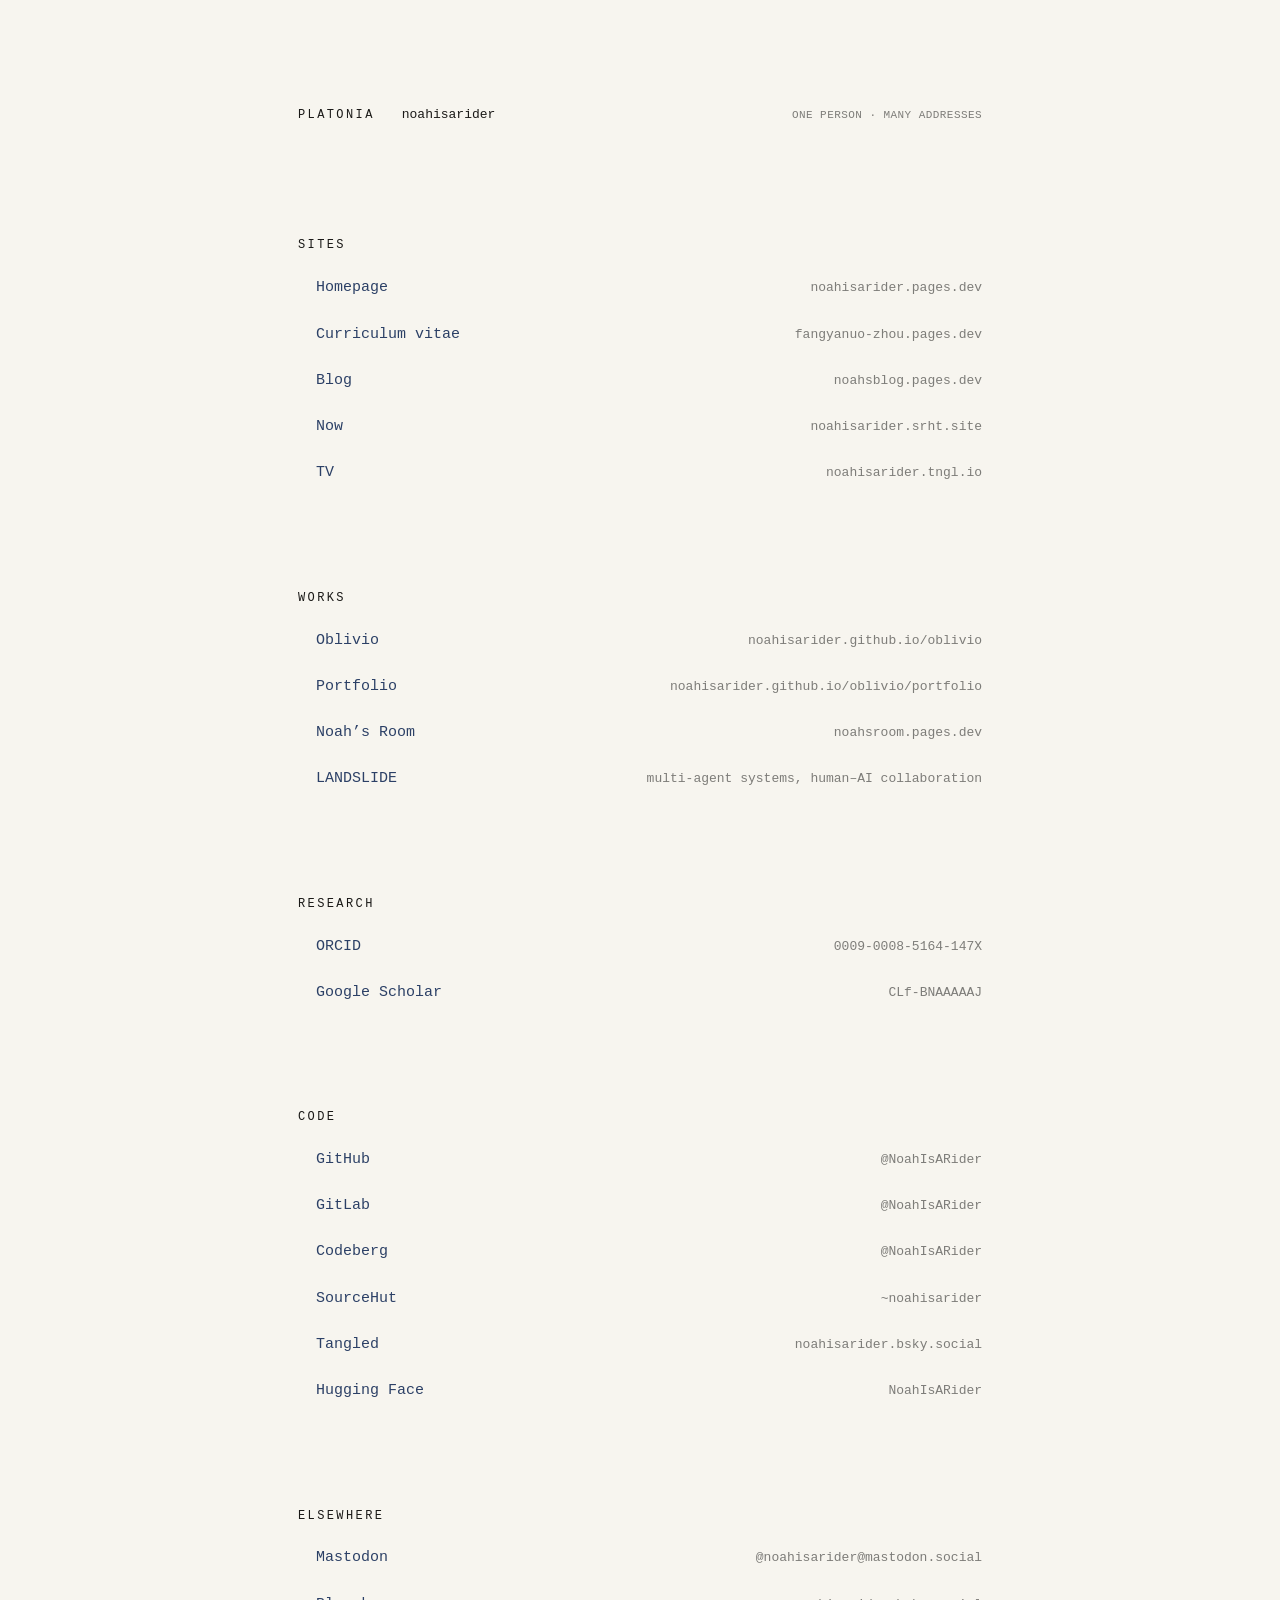
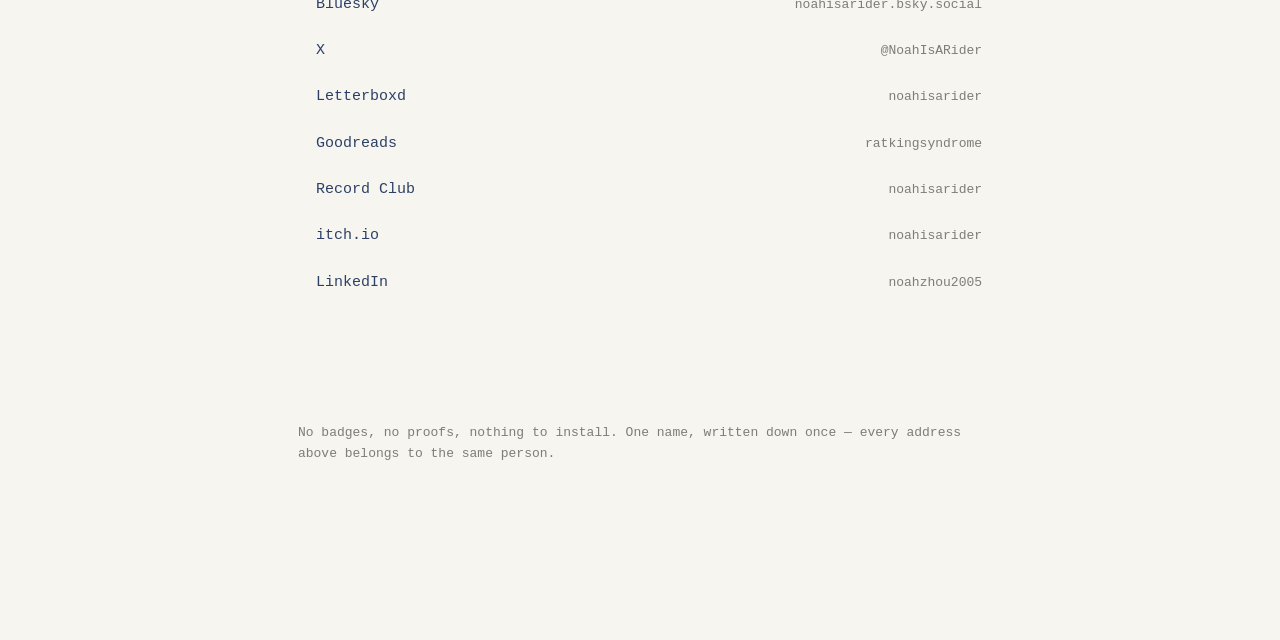
==== index.html @ 3183768b "labels: TV, Portfolio" ====
<!doctype html>
<html lang="en">
<head>
<meta charset="utf-8">
<meta name="viewport" content="width=device-width, initial-scale=1">
<title>PLATONIA — NoahIsARider</title>
<meta name="description" content="Every address that belongs to one person: sites, works, code, research and accounts.">
<link rel="canonical" href="https://noahisarider.github.io/platonia/">
<link rel="icon" href="data:,">

<link rel="me" href="https://noahisarider.github.io/">
<link rel="me" href="https://noahisarider.gitlab.io/">
<link rel="me" href="https://noahisarider.codeberg.page/">
<link rel="me" href="https://noahisarider.pages.dev/">
<link rel="me" href="https://mastodon.social/@noahisarider">

<meta property="og:type" content="profile">
<meta property="og:title" content="PLATONIA — NoahIsARider">
<meta property="og:description" content="Every address that belongs to one person.">
<meta property="og:url" content="https://noahisarider.github.io/platonia/">

<link rel="stylesheet" href="style.css">

<script type="application/ld+json">
{
  "@context": "https://schema.org",
  "@type": "ProfilePage",
  "mainEntity": {
    "@type": "Person",
    "name": "Noah Zhou",
    "alternateName": ["NoahIsARider", "Fangyanuo Zhou"],
    "url": "https://noahisarider.github.io/platonia/",
    "sameAs": [
      "https://github.com/NoahIsARider",
      "https://gitlab.com/NoahIsARider",
      "https://codeberg.org/NoahIsARider",
      "https://sr.ht/~noahisarider/",
      "https://tangled.org/noahisarider.bsky.social",
      "https://huggingface.co/NoahIsARider",
      "https://noahisarider.itch.io/",
      "https://orcid.org/0009-0008-5164-147X",
      "https://scholar.google.com/citations?user=CLf-BNAAAAAJ",
      "https://www.linkedin.com/in/noahzhou2005",
      "https://mastodon.social/@noahisarider",
      "https://bsky.app/profile/noahisarider.bsky.social",
      "https://x.com/NoahIsARider",
      "https://letterboxd.com/noahisarider/",
      "https://www.goodreads.com/ratkingsyndrome",
      "https://record.club/noahisarider",
      "https://noahisarider.pages.dev/",
      "https://noahisarider.github.io/",
      "https://noahisarider.gitlab.io/",
      "https://noahisarider.codeberg.page/",
      "https://fangyanuo-zhou.pages.dev/",
      "https://noahsblog.pages.dev/",
      "https://noahisarider.srht.site/",
      "https://noahsroom.pages.dev/",
      "https://noahisarider.tngl.io/",
      "https://github.com/LandslideLab"
    ]
  }
}
</script>
</head>
<body>
<main>

  <header class="plate">
    <span class="mark">PLATONIA</span>
    <span class="handle">noahisarider</span>
    <span class="stamp">ONE PERSON · MANY ADDRESSES</span>
  </header>

  <section class="block">
    <h2 class="label">Sites</h2>
    <ul class="rows">
      <li class="row"><a href="https://noahisarider.pages.dev/">Homepage</a><span class="where">noahisarider.pages.dev</span></li>
      <li class="row"><a href="https://fangyanuo-zhou.pages.dev/">Curriculum vitae</a><span class="where">fangyanuo-zhou.pages.dev</span></li>
      <li class="row"><a href="https://noahsblog.pages.dev/">Blog</a><span class="where">noahsblog.pages.dev</span></li>
      <li class="row"><a href="https://noahisarider.srht.site/">Now</a><span class="where">noahisarider.srht.site</span></li>
      <li class="row"><a href="https://noahisarider.tngl.io/">TV</a><span class="where">noahisarider.tngl.io</span></li>
    </ul>
  </section>

  <section class="block">
    <h2 class="label">Works</h2>
    <ul class="rows">
      <li class="row"><a href="https://noahisarider.github.io/oblivio/">Oblivio</a><span class="where">noahisarider.github.io/oblivio</span></li>
      <li class="row"><a href="https://noahisarider.github.io/oblivio/portfolio/">Portfolio</a><span class="where">noahisarider.github.io/oblivio/portfolio</span></li>
      <li class="row"><a href="https://noahsroom.pages.dev/">Noah&rsquo;s Room</a><span class="where">noahsroom.pages.dev</span></li>
      <li class="row"><a href="https://github.com/LandslideLab">LANDSLIDE</a><span class="where">multi-agent systems, human&ndash;AI collaboration</span></li>
    </ul>
  </section>

  <section class="block">
    <h2 class="label">Research</h2>
    <ul class="rows">
      <li class="row"><a href="https://orcid.org/0009-0008-5164-147X">ORCID</a><span class="where">0009-0008-5164-147X</span></li>
      <li class="row"><a href="https://scholar.google.com/citations?user=CLf-BNAAAAAJ">Google Scholar</a><span class="where">CLf-BNAAAAAJ</span></li>
    </ul>
  </section>

  <section class="block">
    <h2 class="label">Code</h2>
    <ul class="rows">
      <li class="row"><a href="https://github.com/NoahIsARider">GitHub</a><span class="where">@NoahIsARider</span></li>
      <li class="row"><a href="https://gitlab.com/NoahIsARider">GitLab</a><span class="where">@NoahIsARider</span></li>
      <li class="row"><a href="https://codeberg.org/NoahIsARider">Codeberg</a><span class="where">@NoahIsARider</span></li>
      <li class="row"><a href="https://sr.ht/~noahisarider/">SourceHut</a><span class="where">~noahisarider</span></li>
      <li class="row"><a href="https://tangled.org/noahisarider.bsky.social">Tangled</a><span class="where">noahisarider.bsky.social</span></li>
      <li class="row"><a href="https://huggingface.co/NoahIsARider">Hugging Face</a><span class="where">NoahIsARider</span></li>
    </ul>
  </section>

  <section class="block">
    <h2 class="label">Elsewhere</h2>
    <ul class="rows">
      <li class="row"><a href="https://mastodon.social/@noahisarider">Mastodon</a><span class="where">@noahisarider@mastodon.social</span></li>
      <li class="row"><a href="https://bsky.app/profile/noahisarider.bsky.social">Bluesky</a><span class="where">noahisarider.bsky.social</span></li>
      <li class="row"><a href="https://x.com/NoahIsARider">X</a><span class="where">@NoahIsARider</span></li>
      <li class="row"><a href="https://letterboxd.com/noahisarider/">Letterboxd</a><span class="where">noahisarider</span></li>
      <li class="row"><a href="https://www.goodreads.com/ratkingsyndrome">Goodreads</a><span class="where">ratkingsyndrome</span></li>
      <li class="row"><a href="https://record.club/noahisarider">Record Club</a><span class="where">noahisarider</span></li>
      <li class="row"><a href="https://noahisarider.itch.io/">itch.io</a><span class="where">noahisarider</span></li>
      <li class="row"><a href="https://www.linkedin.com/in/noahzhou2005">LinkedIn</a><span class="where">noahzhou2005</span></li>
    </ul>
  </section>

  <p class="foot">
    No badges, no proofs, nothing to install. One name, written down once &mdash;
    every address above belongs to the same person.
  </p>

</main>
</body>
</html>
---- style.css ----
/* platonia — one index of one person. Three colours, four sizes, two weights. */

:root {
  --paper: #f7f5ef;
  --ink: #1a1917;
  --link: #2c4066;
  --muted: rgba(26, 25, 23, 0.55);
  --mono: ui-monospace, "Cascadia Mono", "SF Mono", "Consolas", "Liberation Mono", Menlo, monospace;
}

*,
*::before,
*::after {
  box-sizing: border-box;
}

html {
  background: var(--paper);
}

body {
  margin: 0;
  padding: 104px 32px 176px;
  background: var(--paper);
  color: var(--ink);
  font-family: var(--mono);
  font-size: 15px;
  font-weight: 400;
  line-height: 1.62;
  font-variant-ligatures: none;
  -webkit-font-smoothing: antialiased;
  text-rendering: optimizeLegibility;
}

main {
  width: 76ch;
  margin: 0 auto;
}

/* ── plate ─────────────────────────────────────────────────────────── */

.plate {
  display: flex;
  align-items: baseline;
  gap: 3ch;
  margin: 0 0 112px;
}

.plate .mark {
  font-size: 12px;
  font-weight: 500;
  letter-spacing: 0.2em;
}

.plate .handle {
  font-size: 13px;
}

.plate .stamp {
  margin-left: auto;
  font-size: 11px;
  line-height: 1.5;
  letter-spacing: 0.04em;
  white-space: nowrap;
  color: var(--muted);
}

/* ── blocks ────────────────────────────────────────────────────────── */

.block + .block {
  margin-top: 104px;
}

.label {
  margin: 0 0 22px;
  font-size: 12px;
  font-weight: 500;
  line-height: 1.4;
  letter-spacing: 0.2em;
  text-transform: uppercase;
}

.rows {
  margin: 0;
  padding: 0 0 0 2ch;
  list-style: none;
}

.row {
  display: grid;
  grid-template-columns: minmax(0, 1fr) auto;
  column-gap: 4ch;
  align-items: baseline;
}

.row + .row {
  margin-top: 22px;
}

.row .where {
  font-size: 13px;
  line-height: 1.55;
  color: var(--muted);
  text-align: right;
  overflow-wrap: anywhere;
}

/* ── links ─────────────────────────────────────────────────────────── */

a {
  color: var(--link);
  text-decoration: none;
}

a:hover,
a:focus-visible {
  text-decoration: underline;
  text-decoration-thickness: 1px;
  text-underline-offset: 3px;
}

:focus-visible {
  outline: 1px solid var(--link);
  outline-offset: 3px;
}

::selection {
  background: var(--ink);
  color: var(--paper);
}

/* ── foot ──────────────────────────────────────────────────────────── */

.foot {
  margin: 128px 0 0;
  font-size: 13px;
  line-height: 1.6;
  color: var(--muted);
}

@media (max-width: 620px) {
  body {
    padding: 72px 22px 120px;
  }

  .plate {
    margin-bottom: 72px;
    flex-wrap: wrap;
    gap: 1.5ch 3ch;
  }

  .plate .stamp {
    margin-left: 0;
  }

  .block + .block {
    margin-top: 72px;
  }

  .row {
    grid-template-columns: minmax(0, 1fr);
    row-gap: 2px;
  }

  .row .where {
    text-align: left;
  }
}
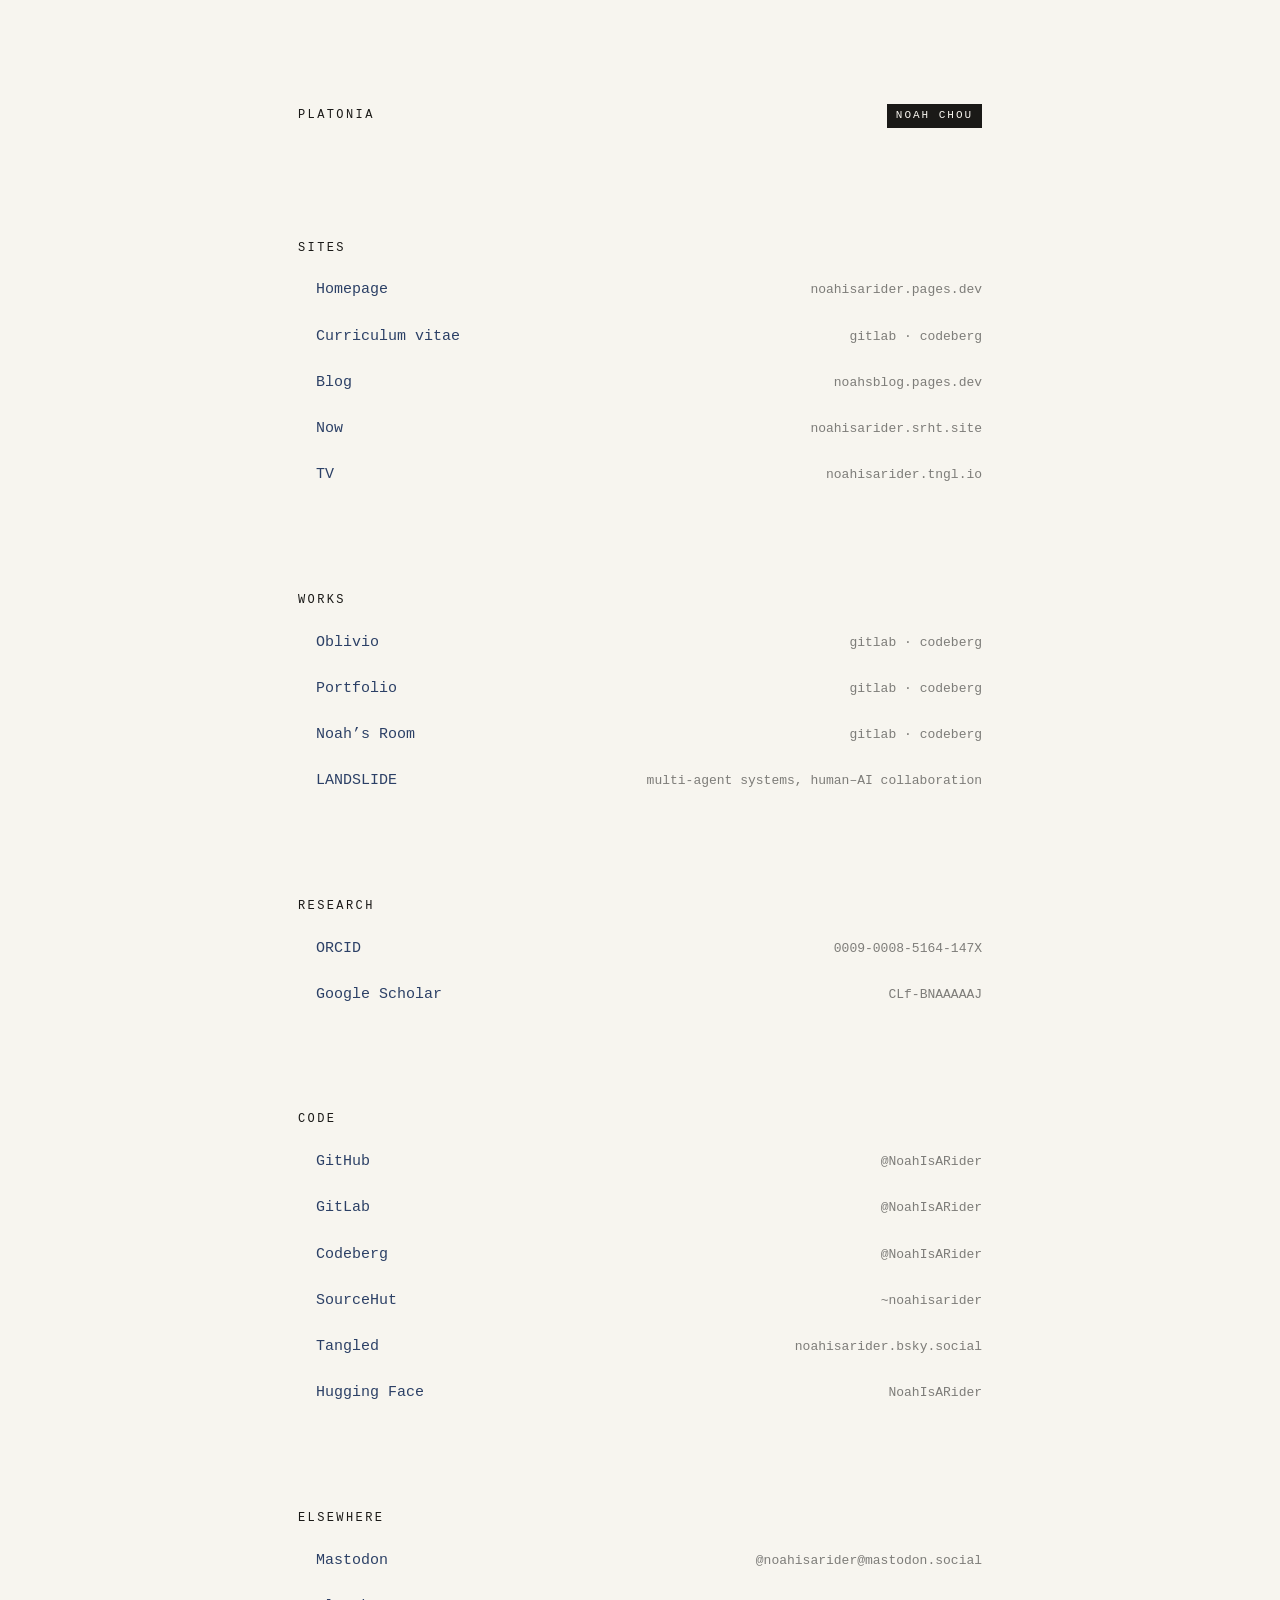
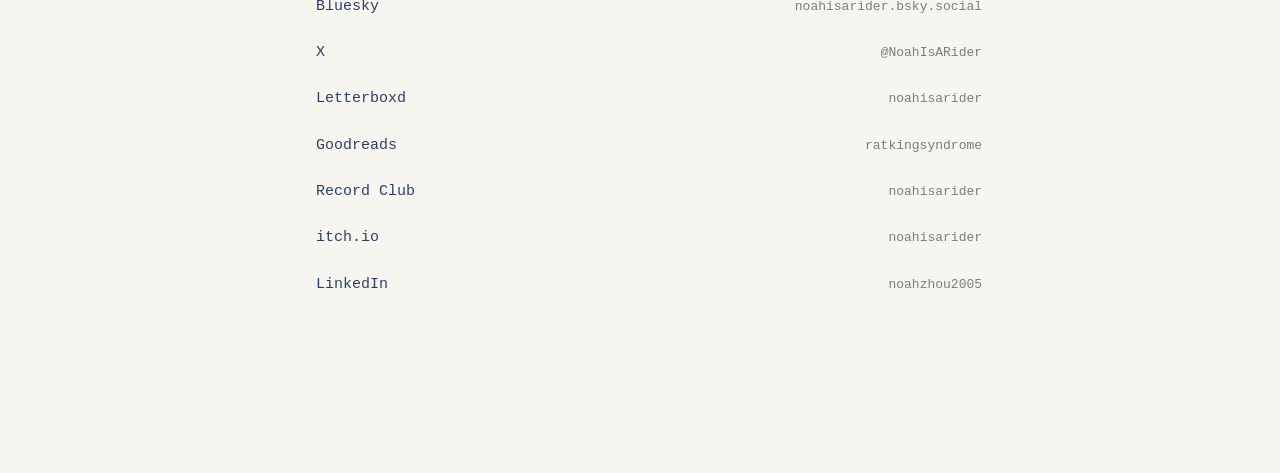
==== commit 4ba486cf: "platonia: the name as a chip, mirrors beside the works The plate keeps only PLATONIA and an inverted" ====
--- a/index.html
+++ b/index.html
@@ -67,15 +67,14 @@
 
   <header class="plate">
     <span class="mark">PLATONIA</span>
-    <span class="handle">noahisarider</span>
-    <span class="stamp">ONE PERSON · MANY ADDRESSES</span>
+    <span class="stamp">NOAH CHOU</span>
   </header>
 
   <section class="block">
     <h2 class="label">Sites</h2>
     <ul class="rows">
       <li class="row"><a href="https://noahisarider.pages.dev/">Homepage</a><span class="where">noahisarider.pages.dev</span></li>
-      <li class="row"><a href="https://fangyanuo-zhou.pages.dev/">Curriculum vitae</a><span class="where">fangyanuo-zhou.pages.dev</span></li>
+      <li class="row"><a href="https://noahisarider.github.io/cv/">Curriculum vitae</a><span class="where"><a href="https://noahisarider.gitlab.io/cv/" aria-label="Curriculum vitae on GitLab">gitlab</a> · <a href="https://noahisarider.codeberg.page/cv/" aria-label="Curriculum vitae on Codeberg">codeberg</a></span></li>
       <li class="row"><a href="https://noahsblog.pages.dev/">Blog</a><span class="where">noahsblog.pages.dev</span></li>
       <li class="row"><a href="https://noahisarider.srht.site/">Now</a><span class="where">noahisarider.srht.site</span></li>
       <li class="row"><a href="https://noahisarider.tngl.io/">TV</a><span class="where">noahisarider.tngl.io</span></li>
@@ -85,9 +84,9 @@
   <section class="block">
     <h2 class="label">Works</h2>
     <ul class="rows">
-      <li class="row"><a href="https://noahisarider.github.io/oblivio/">Oblivio</a><span class="where">noahisarider.github.io/oblivio</span></li>
-      <li class="row"><a href="https://noahisarider.github.io/oblivio/portfolio/">Portfolio</a><span class="where">noahisarider.github.io/oblivio/portfolio</span></li>
-      <li class="row"><a href="https://noahsroom.pages.dev/">Noah&rsquo;s Room</a><span class="where">noahsroom.pages.dev</span></li>
+      <li class="row"><a href="https://noahisarider.github.io/oblivio/">Oblivio</a><span class="where"><a href="https://noahisarider.gitlab.io/oblivio/" aria-label="Oblivio on GitLab">gitlab</a> · <a href="https://noahisarider.codeberg.page/oblivio/" aria-label="Oblivio on Codeberg">codeberg</a></span></li>
+      <li class="row"><a href="https://noahisarider.github.io/oblivio/portfolio/">Portfolio</a><span class="where"><a href="https://noahisarider.gitlab.io/oblivio/portfolio/" aria-label="Portfolio on GitLab">gitlab</a> · <a href="https://noahisarider.codeberg.page/oblivio/portfolio/" aria-label="Portfolio on Codeberg">codeberg</a></span></li>
+      <li class="row"><a href="https://noahisarider.github.io/noahsroom/">Noah&rsquo;s Room</a><span class="where"><a href="https://noahisarider.gitlab.io/noahsroom/" aria-label="Noah's Room on GitLab">gitlab</a> · <a href="https://noahisarider.codeberg.page/noahsroom/" aria-label="Noah's Room on Codeberg">codeberg</a></span></li>
       <li class="row"><a href="https://github.com/LandslideLab">LANDSLIDE</a><span class="where">multi-agent systems, human&ndash;AI collaboration</span></li>
     </ul>
   </section>
@@ -126,11 +125,6 @@
     </ul>
   </section>
 
-  <p class="foot">
-    No badges, no proofs, nothing to install. One name, written down once &mdash;
-    every address above belongs to the same person.
-  </p>
-
 </main>
 </body>
 </html>
--- a/style.css
+++ b/style.css
@@ -52,17 +52,20 @@
   letter-spacing: 0.2em;
 }
 
-.plate .handle {
+.plate .handle /* unused */ {
   font-size: 13px;
 }
 
 .plate .stamp {
   margin-left: auto;
+  padding: 3px 9px 4px;
+  background: var(--ink);
+  color: var(--paper);
   font-size: 11px;
+  font-weight: 500;
   line-height: 1.5;
-  letter-spacing: 0.04em;
+  letter-spacing: 0.18em;
   white-space: nowrap;
-  color: var(--muted);
 }
 
 /* ── blocks ────────────────────────────────────────────────────────── */
@@ -105,6 +108,16 @@
   overflow-wrap: anywhere;
 }
 
+/* mirror links sit in the muted column; they darken only on hover */
+.row .where a {
+  color: var(--muted);
+}
+
+.row .where a:hover,
+.row .where a:focus-visible {
+  color: var(--link);
+}
+
 /* ── links ─────────────────────────────────────────────────────────── */
 
 a {
@@ -127,15 +140,6 @@
 ::selection {
   background: var(--ink);
   color: var(--paper);
-}
-
-/* ── foot ──────────────────────────────────────────────────────────── */
-
-.foot {
-  margin: 128px 0 0;
-  font-size: 13px;
-  line-height: 1.6;
-  color: var(--muted);
 }
 
 @media (max-width: 620px) {
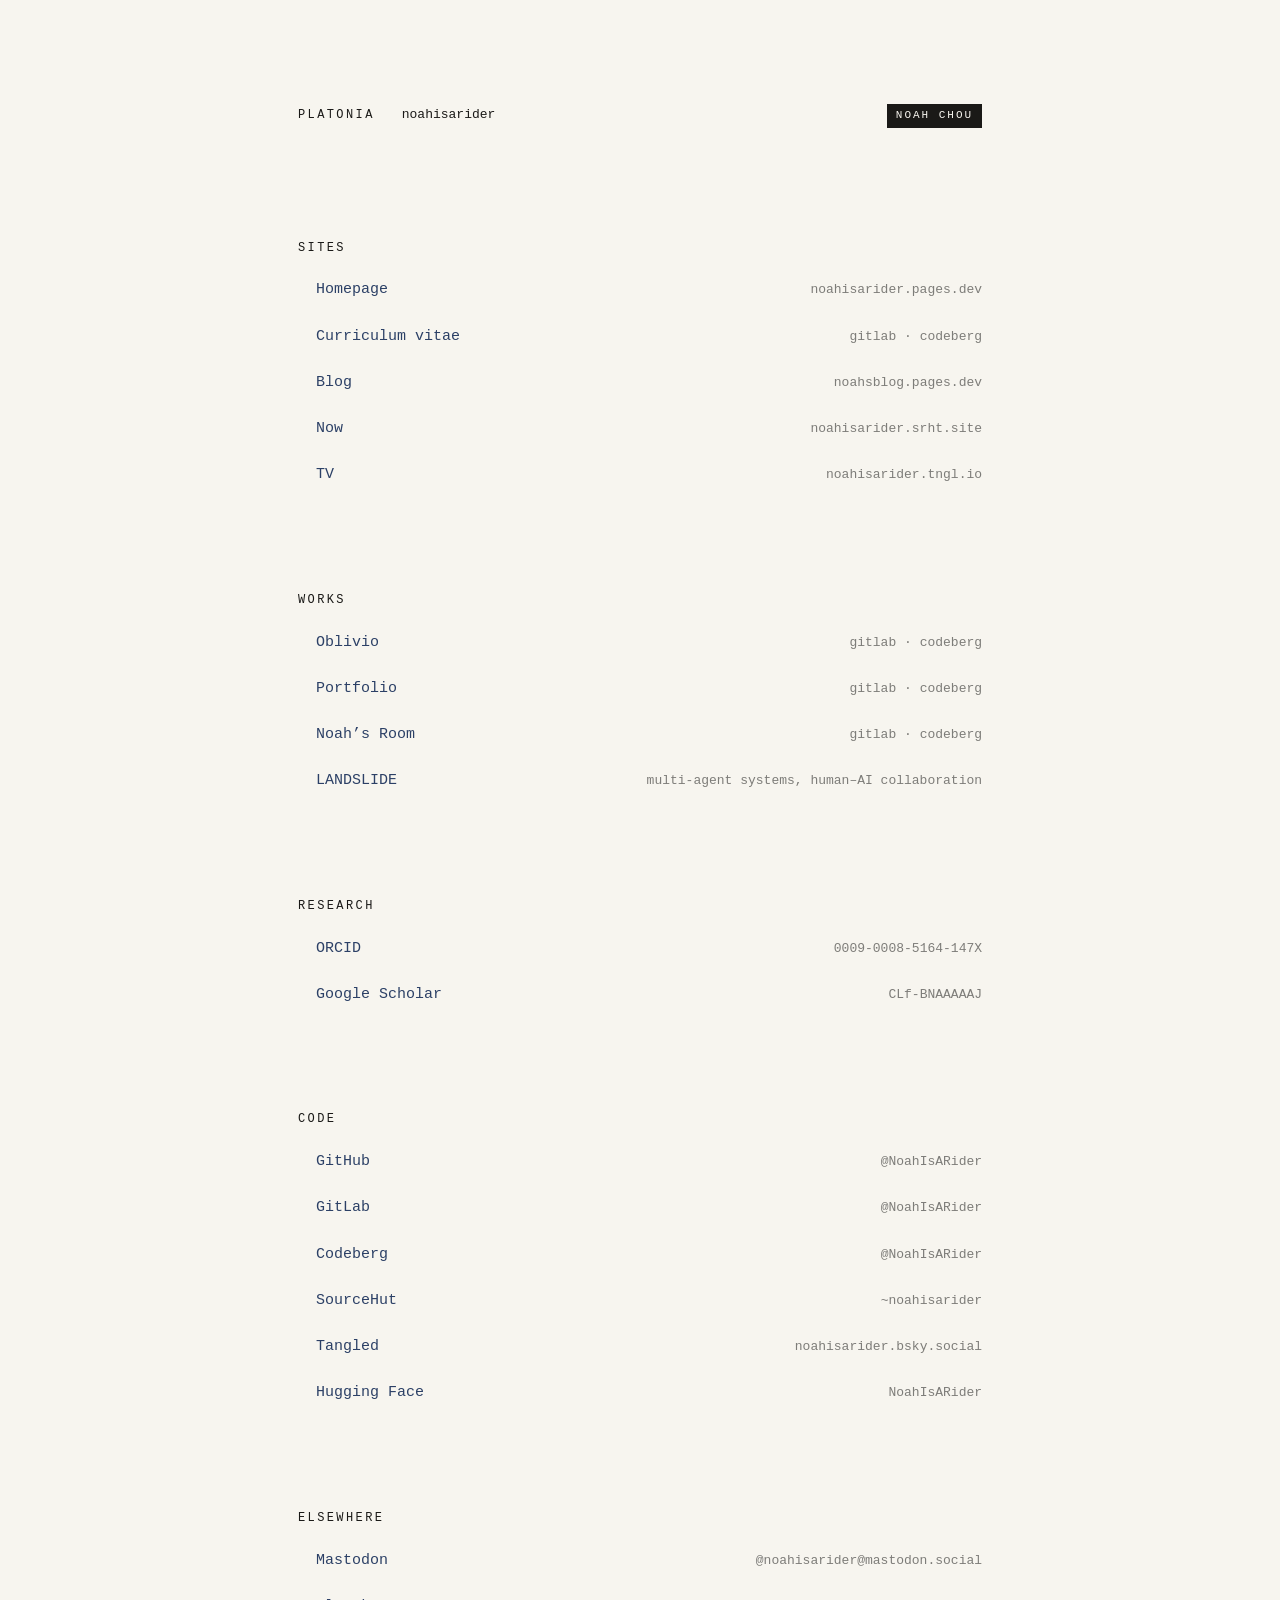
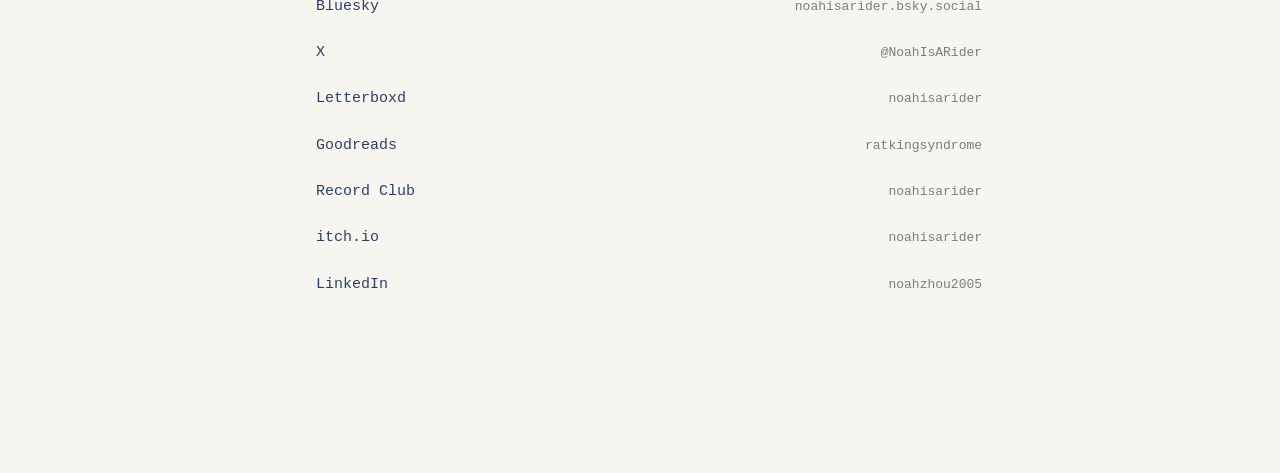
==== commit 3b1c6f09: "platonia: keep the handle beside the mark" ====
--- a/index.html
+++ b/index.html
@@ -67,6 +67,7 @@
 
   <header class="plate">
     <span class="mark">PLATONIA</span>
+    <span class="handle">noahisarider</span>
     <span class="stamp">NOAH CHOU</span>
   </header>
 
--- a/style.css
+++ b/style.css
@@ -52,7 +52,7 @@
   letter-spacing: 0.2em;
 }
 
-.plate .handle /* unused */ {
+.plate .handle {
   font-size: 13px;
 }
 
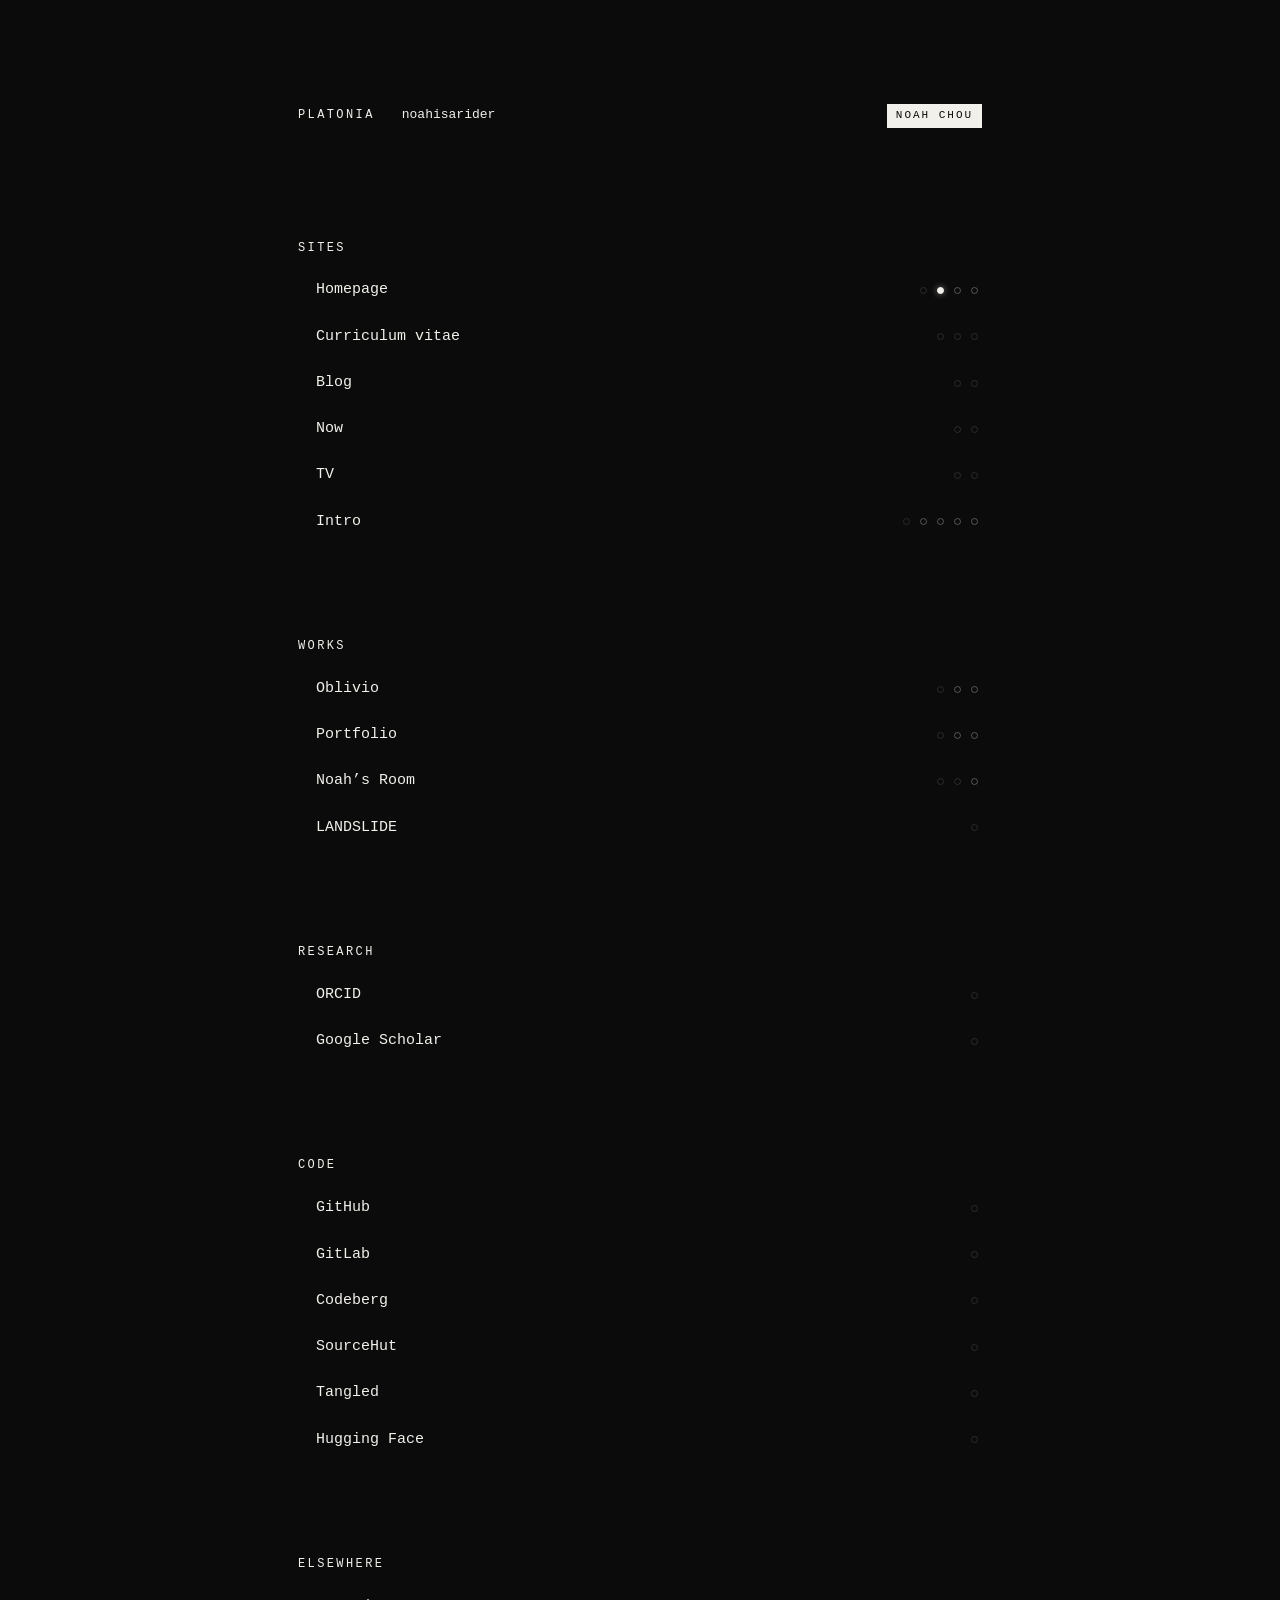
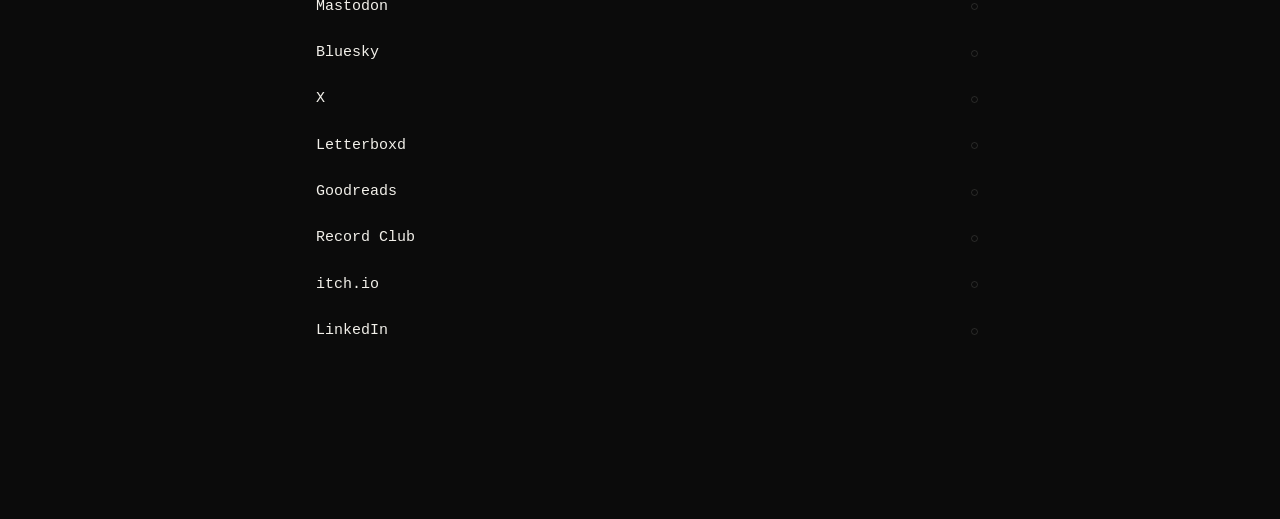
==== commit 5b03b6dd: "platonia: black paper, a lamp per address The page prints on black now. Every address a work lives a" ====
--- a/index.html
+++ b/index.html
@@ -3,10 +3,9 @@
 <head>
 <meta charset="utf-8">
 <meta name="viewport" content="width=device-width, initial-scale=1">
-<title>PLATONIA — NoahIsARider</title>
+<title>PLATONIA</title>
 <meta name="description" content="Every address that belongs to one person: sites, works, code, research and accounts.">
 <link rel="canonical" href="https://noahisarider.github.io/platonia/">
-<link rel="icon" href="data:,">
 
 <link rel="me" href="https://noahisarider.github.io/">
 <link rel="me" href="https://noahisarider.gitlab.io/">
@@ -15,7 +14,7 @@
 <link rel="me" href="https://mastodon.social/@noahisarider">
 
 <meta property="og:type" content="profile">
-<meta property="og:title" content="PLATONIA — NoahIsARider">
+<meta property="og:title" content="PLATONIA">
 <meta property="og:description" content="Every address that belongs to one person.">
 <meta property="og:url" content="https://noahisarider.github.io/platonia/">
 
@@ -27,7 +26,7 @@
   "@type": "ProfilePage",
   "mainEntity": {
     "@type": "Person",
-    "name": "Noah Zhou",
+    "name": "Noah Chou",
     "alternateName": ["NoahIsARider", "Fangyanuo Zhou"],
     "url": "https://noahisarider.github.io/platonia/",
     "sameAs": [
@@ -47,6 +46,9 @@
       "https://letterboxd.com/noahisarider/",
       "https://www.goodreads.com/ratkingsyndrome",
       "https://record.club/noahisarider",
+      "https://noahisarider.nekoweb.org/",
+      "https://noahisarider.neocities.org/",
+      "https://envs.net/~noahisarider/",
       "https://noahisarider.pages.dev/",
       "https://noahisarider.github.io/",
       "https://noahisarider.gitlab.io/",
@@ -74,58 +76,199 @@
   <section class="block">
     <h2 class="label">Sites</h2>
     <ul class="rows">
-      <li class="row"><a href="https://noahisarider.pages.dev/">Homepage</a><span class="where">noahisarider.pages.dev</span></li>
-      <li class="row"><a href="https://noahisarider.github.io/cv/">Curriculum vitae</a><span class="where"><a href="https://noahisarider.gitlab.io/cv/" aria-label="Curriculum vitae on GitLab">gitlab</a> · <a href="https://noahisarider.codeberg.page/cv/" aria-label="Curriculum vitae on Codeberg">codeberg</a></span></li>
-      <li class="row"><a href="https://noahsblog.pages.dev/">Blog</a><span class="where">noahsblog.pages.dev</span></li>
-      <li class="row"><a href="https://noahisarider.srht.site/">Now</a><span class="where">noahisarider.srht.site</span></li>
-      <li class="row"><a href="https://noahisarider.tngl.io/">TV</a><span class="where">noahisarider.tngl.io</span></li>
+      <li class="row"><a href="https://noahisarider.pages.dev/" data-alt="https://noahisarider.github.io/|https://noahisarider.gitlab.io/|https://noahisarider.codeberg.page/">Homepage</a><span class="dots"></span></li>
+      <li class="row"><a href="https://noahisarider.github.io/cv/" data-alt="https://noahisarider.gitlab.io/cv/|https://noahisarider.codeberg.page/cv/">Curriculum vitae</a><span class="dots"></span></li>
+      <li class="row"><a href="https://noahsblog.pages.dev/" data-alt="https://noahisarider.github.io/noahsblog/">Blog</a><span class="dots"></span></li>
+      <li class="row"><a href="https://noahisarider.srht.site/" data-alt="https://noahisarider.github.io/now/">Now</a><span class="dots"></span></li>
+      <li class="row"><a href="https://noahisarider.tngl.io/" data-alt="https://noahisarider.github.io/tv/">TV</a><span class="dots"></span></li>
+      <li class="row"><a href="https://noahisarider.nekoweb.org/" data-alt="https://noahisarider.neocities.org/|https://envs.net/~noahisarider/|https://noahisarider.github.io/intro/|https://noahisarider.codeberg.page/intro/">Intro</a><span class="dots"></span></li>
     </ul>
   </section>
 
   <section class="block">
     <h2 class="label">Works</h2>
     <ul class="rows">
-      <li class="row"><a href="https://noahisarider.github.io/oblivio/">Oblivio</a><span class="where"><a href="https://noahisarider.gitlab.io/oblivio/" aria-label="Oblivio on GitLab">gitlab</a> · <a href="https://noahisarider.codeberg.page/oblivio/" aria-label="Oblivio on Codeberg">codeberg</a></span></li>
-      <li class="row"><a href="https://noahisarider.github.io/oblivio/portfolio/">Portfolio</a><span class="where"><a href="https://noahisarider.gitlab.io/oblivio/portfolio/" aria-label="Portfolio on GitLab">gitlab</a> · <a href="https://noahisarider.codeberg.page/oblivio/portfolio/" aria-label="Portfolio on Codeberg">codeberg</a></span></li>
-      <li class="row"><a href="https://noahisarider.github.io/noahsroom/">Noah&rsquo;s Room</a><span class="where"><a href="https://noahisarider.gitlab.io/noahsroom/" aria-label="Noah's Room on GitLab">gitlab</a> · <a href="https://noahisarider.codeberg.page/noahsroom/" aria-label="Noah's Room on Codeberg">codeberg</a></span></li>
-      <li class="row"><a href="https://github.com/LandslideLab">LANDSLIDE</a><span class="where">multi-agent systems, human&ndash;AI collaboration</span></li>
+      <li class="row"><a href="https://noahisarider.github.io/oblivio/" data-alt="https://noahisarider.gitlab.io/oblivio/|https://noahisarider.codeberg.page/oblivio/">Oblivio</a><span class="dots"></span></li>
+      <li class="row"><a href="https://noahisarider.github.io/oblivio/portfolio/" data-alt="https://noahisarider.gitlab.io/oblivio/portfolio/|https://noahisarider.codeberg.page/oblivio/portfolio/">Portfolio</a><span class="dots"></span></li>
+      <li class="row"><a href="https://noahisarider.github.io/noahsroom/" data-alt="https://noahisarider.gitlab.io/noahsroom/|https://noahisarider.codeberg.page/noahsroom/">Noah&rsquo;s Room</a><span class="dots"></span></li>
+      <li class="row"><a href="https://github.com/LandslideLab">LANDSLIDE</a><span class="dots"></span></li>
     </ul>
   </section>
 
   <section class="block">
     <h2 class="label">Research</h2>
     <ul class="rows">
-      <li class="row"><a href="https://orcid.org/0009-0008-5164-147X">ORCID</a><span class="where">0009-0008-5164-147X</span></li>
-      <li class="row"><a href="https://scholar.google.com/citations?user=CLf-BNAAAAAJ">Google Scholar</a><span class="where">CLf-BNAAAAAJ</span></li>
+      <li class="row"><a href="https://orcid.org/0009-0008-5164-147X">ORCID</a><span class="dots"></span></li>
+      <li class="row"><a href="https://scholar.google.com/citations?user=CLf-BNAAAAAJ">Google Scholar</a><span class="dots"></span></li>
     </ul>
   </section>
 
   <section class="block">
     <h2 class="label">Code</h2>
     <ul class="rows">
-      <li class="row"><a href="https://github.com/NoahIsARider">GitHub</a><span class="where">@NoahIsARider</span></li>
-      <li class="row"><a href="https://gitlab.com/NoahIsARider">GitLab</a><span class="where">@NoahIsARider</span></li>
-      <li class="row"><a href="https://codeberg.org/NoahIsARider">Codeberg</a><span class="where">@NoahIsARider</span></li>
-      <li class="row"><a href="https://sr.ht/~noahisarider/">SourceHut</a><span class="where">~noahisarider</span></li>
-      <li class="row"><a href="https://tangled.org/noahisarider.bsky.social">Tangled</a><span class="where">noahisarider.bsky.social</span></li>
-      <li class="row"><a href="https://huggingface.co/NoahIsARider">Hugging Face</a><span class="where">NoahIsARider</span></li>
+      <li class="row"><a href="https://github.com/NoahIsARider">GitHub</a><span class="dots"></span></li>
+      <li class="row"><a href="https://gitlab.com/NoahIsARider">GitLab</a><span class="dots"></span></li>
+      <li class="row"><a href="https://codeberg.org/NoahIsARider">Codeberg</a><span class="dots"></span></li>
+      <li class="row"><a href="https://sr.ht/~noahisarider/">SourceHut</a><span class="dots"></span></li>
+      <li class="row"><a href="https://tangled.org/noahisarider.bsky.social">Tangled</a><span class="dots"></span></li>
+      <li class="row"><a href="https://huggingface.co/NoahIsARider">Hugging Face</a><span class="dots"></span></li>
     </ul>
   </section>
 
   <section class="block">
     <h2 class="label">Elsewhere</h2>
     <ul class="rows">
-      <li class="row"><a href="https://mastodon.social/@noahisarider">Mastodon</a><span class="where">@noahisarider@mastodon.social</span></li>
-      <li class="row"><a href="https://bsky.app/profile/noahisarider.bsky.social">Bluesky</a><span class="where">noahisarider.bsky.social</span></li>
-      <li class="row"><a href="https://x.com/NoahIsARider">X</a><span class="where">@NoahIsARider</span></li>
-      <li class="row"><a href="https://letterboxd.com/noahisarider/">Letterboxd</a><span class="where">noahisarider</span></li>
-      <li class="row"><a href="https://www.goodreads.com/ratkingsyndrome">Goodreads</a><span class="where">ratkingsyndrome</span></li>
-      <li class="row"><a href="https://record.club/noahisarider">Record Club</a><span class="where">noahisarider</span></li>
-      <li class="row"><a href="https://noahisarider.itch.io/">itch.io</a><span class="where">noahisarider</span></li>
-      <li class="row"><a href="https://www.linkedin.com/in/noahzhou2005">LinkedIn</a><span class="where">noahzhou2005</span></li>
+      <li class="row"><a href="https://mastodon.social/@noahisarider">Mastodon</a><span class="dots"></span></li>
+      <li class="row"><a href="https://bsky.app/profile/noahisarider.bsky.social">Bluesky</a><span class="dots"></span></li>
+      <li class="row"><a href="https://x.com/NoahIsARider">X</a><span class="dots"></span></li>
+      <li class="row"><a href="https://letterboxd.com/noahisarider/">Letterboxd</a><span class="dots"></span></li>
+      <li class="row"><a href="https://www.goodreads.com/ratkingsyndrome">Goodreads</a><span class="dots"></span></li>
+      <li class="row"><a href="https://record.club/noahisarider">Record Club</a><span class="dots"></span></li>
+      <li class="row"><a href="https://noahisarider.itch.io/">itch.io</a><span class="dots"></span></li>
+      <li class="row"><a href="https://www.linkedin.com/in/noahzhou2005">LinkedIn</a><span class="dots"></span></li>
     </ul>
   </section>
 
 </main>
+
+<script>
+/* One lamp per address. Each circle is itself the link to that address, so a
+   reader can pick a host by hand; the row's name follows the first address in
+   the list that answers, which is where a careless click goes.
+   Lamps light in sequence rather than all at once, and every so often one of
+   them is tested again, the way a filament re-lights for a moment. */
+(function () {
+  var FETCH_LIMIT = 3500;
+  var ICON_LIMIT = 2500;
+  var ICONS = ["/favicon.ico", "/favicon.png", "/icon.png"];
+  var STAGGER = 260;          /* gap between neighbouring lamps */
+  var JITTER = 520;           /* so the row never lights at an even pace */
+  var LIGHT = 900;            /* matches the CSS transition */
+  var TWINKLE_EVERY = 5200;
+
+  function byFetch(url) {
+    var ctrl = new AbortController();
+    var timer = setTimeout(function () { ctrl.abort(); }, FETCH_LIMIT);
+    return fetch(url, { mode: "no-cors", cache: "no-store", signal: ctrl.signal })
+      .then(function () { clearTimeout(timer); return true; })
+      .catch(function () { clearTimeout(timer); return false; });
+  }
+
+  function byIcon(url) {
+    return new Promise(function (resolve) {
+      var settled = false;
+      var failures = 0;
+      function finish(ok) {
+        if (settled) return;
+        settled = true;
+        resolve(ok);
+      }
+      ICONS.forEach(function (path) {
+        var img = new Image();
+        var timer = setTimeout(function () {
+          failures++;
+          if (failures === ICONS.length) finish(false);
+        }, ICON_LIMIT);
+        img.onload = function () { clearTimeout(timer); finish(true); };
+        img.onerror = function () {
+          clearTimeout(timer);
+          failures++;
+          if (failures === ICONS.length) finish(false);
+        };
+        img.src = new URL(path, url).href + "?p=" + Date.now();
+      });
+    });
+  }
+
+  /* one miss is not proof: a bot wall answers by turns, so ask twice */
+  function reachable(url) {
+    return byFetch(url)
+      .then(function (ok) { return ok ? true : byIcon(url); })
+      .then(function (ok) {
+        if (ok) return true;
+        return new Promise(function (r) { setTimeout(r, 900); })
+          .then(function () { return byFetch(url); })
+          .then(function (again) { return again ? true : byIcon(url); });
+      });
+  }
+
+  function label(url) {
+    return url.replace(/^https?:\/\//, "").replace(/\/$/, "");
+  }
+
+  var lamps = [];   /* { dot, url, row, ok } */
+
+  Array.prototype.forEach.call(document.querySelectorAll(".row"), function (row) {
+    var link = row.querySelector("a");
+    var holder = row.querySelector(".dots");
+    if (!link || !holder) return;
+
+    var candidates = [link.getAttribute("href")].concat(
+      link.dataset.alt ? link.dataset.alt.split("|") : []
+    );
+
+    var entries = candidates.map(function (url, i) {
+      var dot = document.createElement("a");
+      dot.className = "dot";
+      dot.href = url;
+      dot.title = label(url);
+      dot.setAttribute("aria-label", link.textContent.trim() + " on " + label(url));
+      holder.appendChild(dot);
+      var entry = { dot: dot, url: url, row: row, link: link, index: i, ok: null };
+      lamps.push(entry);
+      return entry;
+    });
+
+    /* first pass: ask every address, then light them one after another */
+    Promise.all(entries.map(function (entry) {
+      return reachable(entry.url).then(function (ok) { return { entry: entry, ok: ok }; });
+    })).then(function (results) {
+      results.forEach(function (r) {
+        r.entry.ok = r.ok;
+      });
+
+      results.forEach(function (r, i) {
+        var delay = i * STAGGER + Math.random() * JITTER;
+        setTimeout(function () {
+          if (!r.ok) { r.entry.dot.classList.add("dead"); return; }
+          r.entry.dot.classList.add("on");
+          if (i === 0 || !results[0].ok) { /* name link already prefers order */ }
+        }, delay);
+      });
+
+      /* the row's own link follows the first address that answered */
+      for (var i = 0; i < results.length; i++) {
+        if (results[i].ok) {
+          link.setAttribute("href", results[i].entry.url);
+          link.setAttribute("title", label(results[i].entry.url));
+          break;
+        }
+      }
+    });
+  });
+
+  /* a lamp re-tested now and then: it dims, answers, and comes back up */
+  if (!lamps.length) return;
+  setInterval(function () {
+    var pick = lamps[Math.floor(Math.random() * lamps.length)];
+    if (!pick) return;
+    pick.dot.classList.add("blink");
+    reachable(pick.url).then(function (ok) {
+      setTimeout(function () {
+        pick.dot.classList.remove("blink");
+        /* a re-test can bring a dark lamp up, but a single miss must not put a
+           working one out: the network stutters more often than it dies */
+        if (ok) {
+          pick.ok = true;
+          pick.dot.classList.add("on");
+          pick.dot.classList.remove("dead");
+        } else if (pick.ok === false) {
+          pick.dot.classList.add("dead");
+        }
+      }, LIGHT * 0.6);
+    });
+  }, TWINKLE_EVERY);
+})();
+</script>
 </body>
 </html>
--- a/style.css
+++ b/style.css
@@ -1,10 +1,11 @@
-/* platonia — one index of one person. Three colours, four sizes, two weights. */
+/* platonia — the same column as before, printed on black. */
 
 :root {
-  --paper: #f7f5ef;
-  --ink: #1a1917;
-  --link: #2c4066;
-  --muted: rgba(26, 25, 23, 0.55);
+  --paper: #0b0b0b;
+  --ink: #f2f0ea;
+  --link: #f2f0ea;
+  --muted: rgba(242, 240, 234, 0.46);
+  --rule: rgba(242, 240, 234, 0.1);
   --mono: ui-monospace, "Cascadia Mono", "SF Mono", "Consolas", "Liberation Mono", Menlo, monospace;
 }
 
@@ -93,29 +94,65 @@
   display: grid;
   grid-template-columns: minmax(0, 1fr) auto;
   column-gap: 4ch;
-  align-items: baseline;
+  align-items: center;
 }
 
 .row + .row {
   margin-top: 22px;
 }
 
-.row .where {
-  font-size: 13px;
-  line-height: 1.55;
-  color: var(--muted);
-  text-align: right;
-  overflow-wrap: anywhere;
-}
-
-/* mirror links sit in the muted column; they darken only on hover */
-.row .where a {
-  color: var(--muted);
-}
-
-.row .where a:hover,
-.row .where a:focus-visible {
-  color: var(--link);
+/* ── lamps ─────────────────────────────────────────────────────────── */
+
+.dots {
+  display: inline-flex;
+  align-items: center;
+  gap: 2px;
+}
+
+/* each circle is a link to that one address, with a hit area larger than
+   the circle itself */
+.dot {
+  width: 15px;
+  height: 15px;
+  display: inline-flex;
+  align-items: center;
+  justify-content: center;
+  border-radius: 50%;
+  text-decoration: none;
+}
+
+.dot::before {
+  content: "";
+  width: 7px;
+  height: 7px;
+  border-radius: 50%;
+  border: 1px solid rgba(242, 240, 234, 0.3);
+  transition:
+    background-color 900ms cubic-bezier(0.22, 0.68, 0.3, 1),
+    border-color 900ms cubic-bezier(0.22, 0.68, 0.3, 1),
+    box-shadow 900ms cubic-bezier(0.22, 0.68, 0.3, 1),
+    opacity 600ms linear;
+}
+
+/* lit: filled, with the faint bloom of a filament */
+.dot.on::before {
+  background: var(--ink);
+  border-color: var(--ink);
+  box-shadow: 0 0 6px rgba(242, 240, 234, 0.45), 0 0 14px rgba(242, 240, 234, 0.14);
+}
+
+.dot.dead::before {
+  border-color: rgba(242, 240, 234, 0.12);
+}
+
+.dot:hover::before,
+.dot:focus-visible::before {
+  border-color: var(--ink);
+}
+
+/* the periodic re-test: the lamp dips and comes back */
+.dot.blink::before {
+  opacity: 0.25;
 }
 
 /* ── links ─────────────────────────────────────────────────────────── */
@@ -160,13 +197,4 @@
   .block + .block {
     margin-top: 72px;
   }
-
-  .row {
-    grid-template-columns: minmax(0, 1fr);
-    row-gap: 2px;
-  }
-
-  .row .where {
-    text-align: left;
-  }
-}
+}
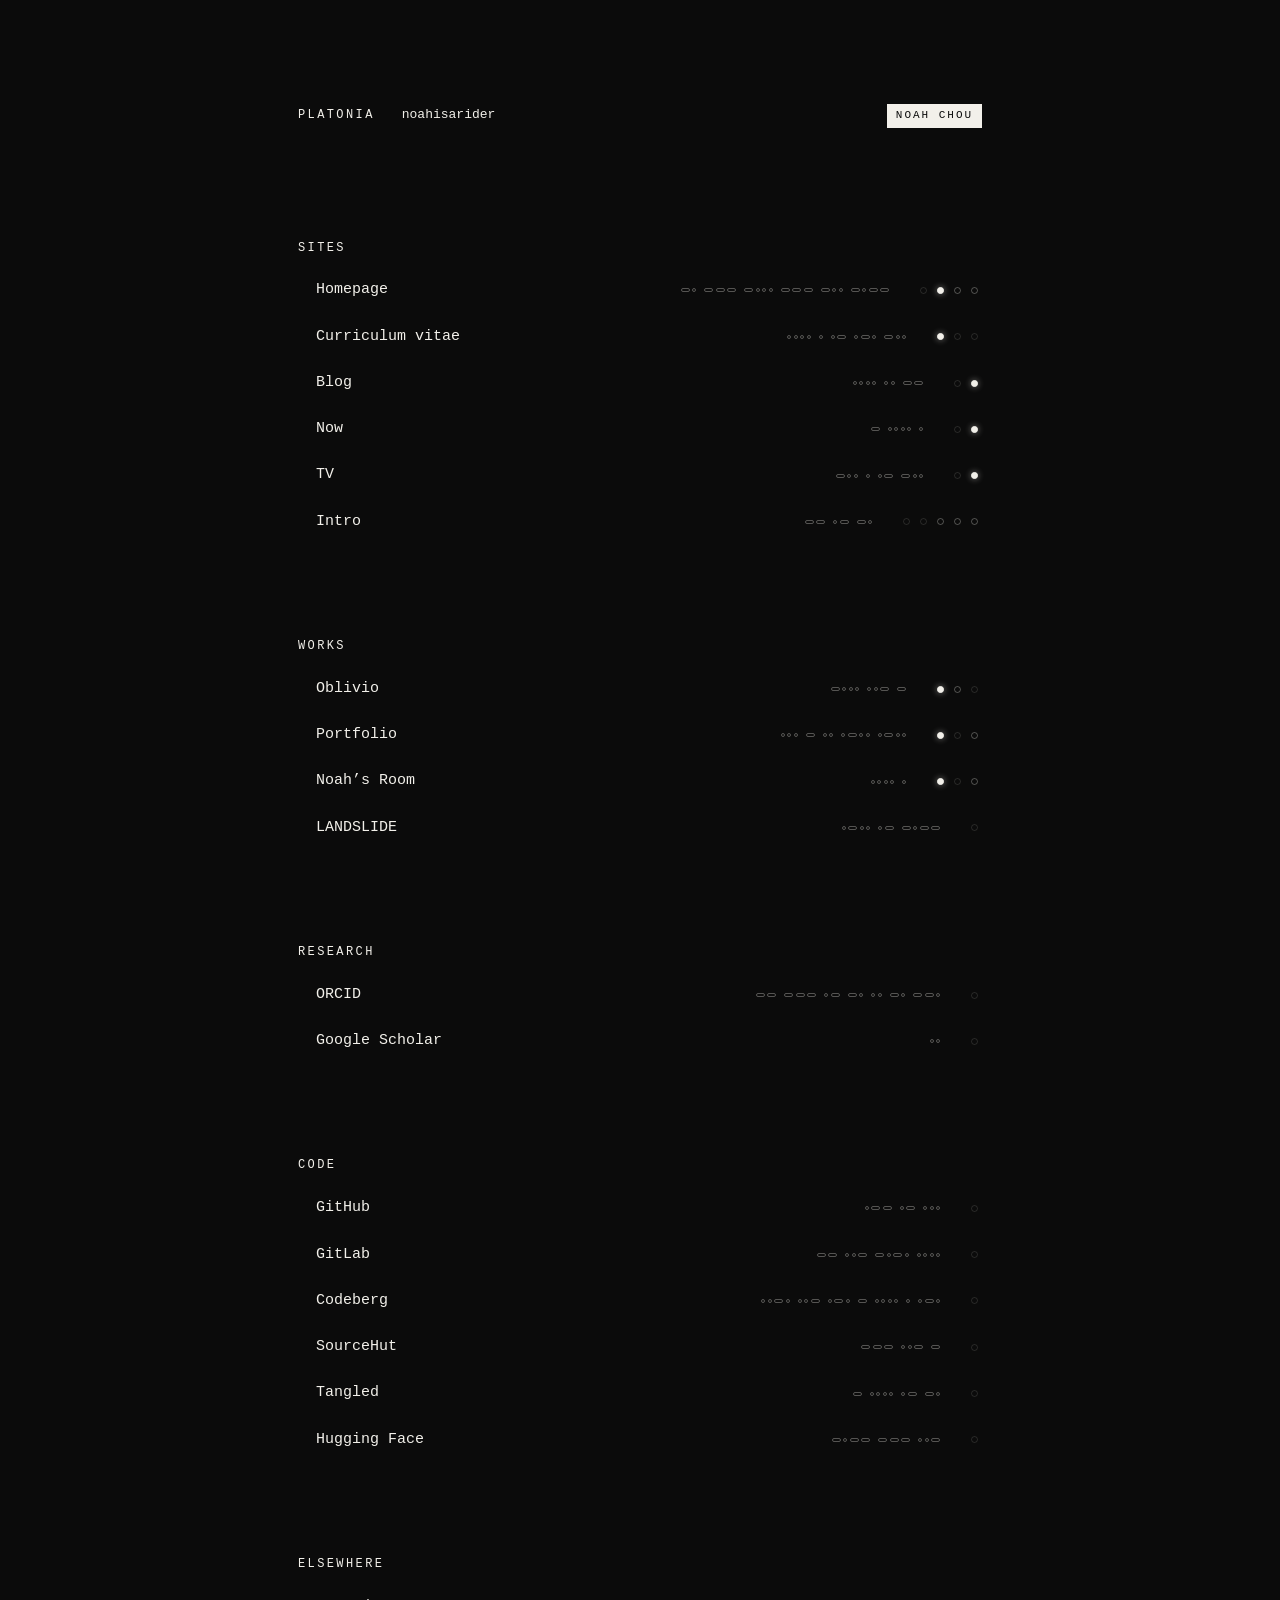
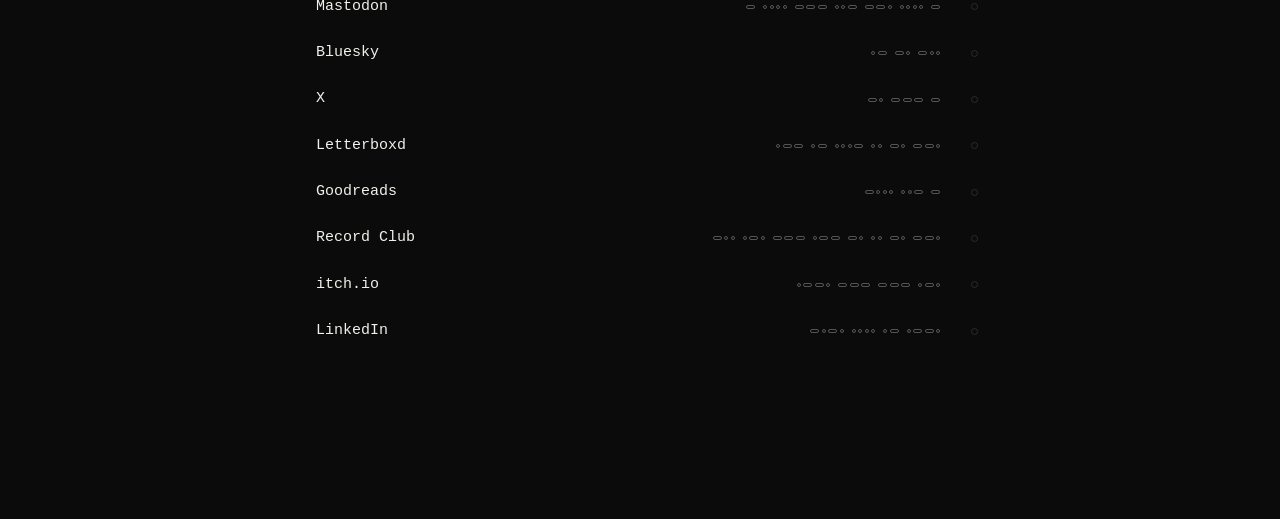
==== commit 3a87c816: "platonia: four-point star favicon, morse rings between name and lamps" ====
--- a/index.html
+++ b/index.html
@@ -6,6 +6,11 @@
 <title>PLATONIA</title>
 <meta name="description" content="Every address that belongs to one person: sites, works, code, research and accounts.">
 <link rel="canonical" href="https://noahisarider.github.io/platonia/">
+
+<link rel="icon" href="favicon.svg" type="image/svg+xml">
+<link rel="icon" href="favicon-32.png" sizes="32x32" type="image/png">
+<link rel="icon" href="favicon-16.png" sizes="16x16" type="image/png">
+<link rel="apple-touch-icon" href="apple-touch-icon.png">
 
 <link rel="me" href="https://noahisarider.github.io/">
 <link rel="me" href="https://noahisarider.gitlab.io/">
@@ -76,56 +81,56 @@
   <section class="block">
     <h2 class="label">Sites</h2>
     <ul class="rows">
-      <li class="row"><a href="https://noahisarider.pages.dev/" data-alt="https://noahisarider.github.io/|https://noahisarider.gitlab.io/|https://noahisarider.codeberg.page/">Homepage</a><span class="dots"></span></li>
-      <li class="row"><a href="https://noahisarider.github.io/cv/" data-alt="https://noahisarider.gitlab.io/cv/|https://noahisarider.codeberg.page/cv/">Curriculum vitae</a><span class="dots"></span></li>
-      <li class="row"><a href="https://noahsblog.pages.dev/" data-alt="https://noahisarider.github.io/noahsblog/">Blog</a><span class="dots"></span></li>
-      <li class="row"><a href="https://noahisarider.srht.site/" data-alt="https://noahisarider.github.io/now/">Now</a><span class="dots"></span></li>
-      <li class="row"><a href="https://noahisarider.tngl.io/" data-alt="https://noahisarider.github.io/tv/">TV</a><span class="dots"></span></li>
-      <li class="row"><a href="https://noahisarider.nekoweb.org/" data-alt="https://noahisarider.neocities.org/|https://envs.net/~noahisarider/|https://noahisarider.github.io/intro/|https://noahisarider.codeberg.page/intro/">Intro</a><span class="dots"></span></li>
+      <li class="row"><a href="https://noahisarider.pages.dev/" data-alt="https://noahisarider.github.io/|https://noahisarider.gitlab.io/|https://noahisarider.codeberg.page/">Homepage</a><span class="morse" aria-hidden="true"><i class="w"></i><i class="d"></i><i class="s"></i><i class="w"></i><i class="w"></i><i class="w"></i><i class="s"></i><i class="w"></i><i class="d"></i><i class="d"></i><i class="d"></i><i class="s"></i><i class="w"></i><i class="w"></i><i class="w"></i><i class="s"></i><i class="w"></i><i class="d"></i><i class="d"></i><i class="s"></i><i class="w"></i><i class="d"></i><i class="w"></i><i class="w"></i></span><span class="dots"></span></li>
+      <li class="row"><a href="https://noahisarider.github.io/cv/" data-alt="https://noahisarider.gitlab.io/cv/|https://noahisarider.codeberg.page/cv/">Curriculum vitae</a><span class="morse" aria-hidden="true"><i class="d"></i><i class="d"></i><i class="d"></i><i class="d"></i><i class="s"></i><i class="d"></i><i class="s"></i><i class="d"></i><i class="w"></i><i class="s"></i><i class="d"></i><i class="w"></i><i class="d"></i><i class="s"></i><i class="w"></i><i class="d"></i><i class="d"></i></span><span class="dots"></span></li>
+      <li class="row"><a href="https://noahsblog.pages.dev/" data-alt="https://noahisarider.github.io/noahsblog/">Blog</a><span class="morse" aria-hidden="true"><i class="d"></i><i class="d"></i><i class="d"></i><i class="d"></i><i class="s"></i><i class="d"></i><i class="d"></i><i class="s"></i><i class="w"></i><i class="w"></i></span><span class="dots"></span></li>
+      <li class="row"><a href="https://noahisarider.srht.site/" data-alt="https://noahisarider.github.io/now/">Now</a><span class="morse" aria-hidden="true"><i class="w"></i><i class="s"></i><i class="d"></i><i class="d"></i><i class="d"></i><i class="d"></i><i class="s"></i><i class="d"></i></span><span class="dots"></span></li>
+      <li class="row"><a href="https://noahisarider.tngl.io/" data-alt="https://noahisarider.github.io/tv/">TV</a><span class="morse" aria-hidden="true"><i class="w"></i><i class="d"></i><i class="d"></i><i class="s"></i><i class="d"></i><i class="s"></i><i class="d"></i><i class="w"></i><i class="s"></i><i class="w"></i><i class="d"></i><i class="d"></i></span><span class="dots"></span></li>
+      <li class="row"><a href="https://noahisarider.nekoweb.org/" data-alt="https://noahisarider.neocities.org/|https://envs.net/~noahisarider/|https://noahisarider.github.io/intro/|https://noahisarider.codeberg.page/intro/">Intro</a><span class="morse" aria-hidden="true"><i class="w"></i><i class="w"></i><i class="s"></i><i class="d"></i><i class="w"></i><i class="s"></i><i class="w"></i><i class="d"></i></span><span class="dots"></span></li>
     </ul>
   </section>
 
   <section class="block">
     <h2 class="label">Works</h2>
     <ul class="rows">
-      <li class="row"><a href="https://noahisarider.github.io/oblivio/" data-alt="https://noahisarider.gitlab.io/oblivio/|https://noahisarider.codeberg.page/oblivio/">Oblivio</a><span class="dots"></span></li>
-      <li class="row"><a href="https://noahisarider.github.io/oblivio/portfolio/" data-alt="https://noahisarider.gitlab.io/oblivio/portfolio/|https://noahisarider.codeberg.page/oblivio/portfolio/">Portfolio</a><span class="dots"></span></li>
-      <li class="row"><a href="https://noahisarider.github.io/noahsroom/" data-alt="https://noahisarider.gitlab.io/noahsroom/|https://noahisarider.codeberg.page/noahsroom/">Noah&rsquo;s Room</a><span class="dots"></span></li>
-      <li class="row"><a href="https://github.com/LandslideLab">LANDSLIDE</a><span class="dots"></span></li>
+      <li class="row"><a href="https://noahisarider.github.io/oblivio/" data-alt="https://noahisarider.gitlab.io/oblivio/|https://noahisarider.codeberg.page/oblivio/">Oblivio</a><span class="morse" aria-hidden="true"><i class="w"></i><i class="d"></i><i class="d"></i><i class="d"></i><i class="s"></i><i class="d"></i><i class="d"></i><i class="w"></i><i class="s"></i><i class="w"></i></span><span class="dots"></span></li>
+      <li class="row"><a href="https://noahisarider.github.io/oblivio/portfolio/" data-alt="https://noahisarider.gitlab.io/oblivio/portfolio/|https://noahisarider.codeberg.page/oblivio/portfolio/">Portfolio</a><span class="morse" aria-hidden="true"><i class="d"></i><i class="d"></i><i class="d"></i><i class="s"></i><i class="w"></i><i class="s"></i><i class="d"></i><i class="d"></i><i class="s"></i><i class="d"></i><i class="w"></i><i class="d"></i><i class="d"></i><i class="s"></i><i class="d"></i><i class="w"></i><i class="d"></i><i class="d"></i></span><span class="dots"></span></li>
+      <li class="row"><a href="https://noahisarider.github.io/noahsroom/" data-alt="https://noahisarider.gitlab.io/noahsroom/|https://noahisarider.codeberg.page/noahsroom/">Noah&rsquo;s Room</a><span class="morse" aria-hidden="true"><i class="d"></i><i class="d"></i><i class="d"></i><i class="d"></i><i class="s"></i><i class="d"></i></span><span class="dots"></span></li>
+      <li class="row"><a href="https://github.com/LandslideLab">LANDSLIDE</a><span class="morse" aria-hidden="true"><i class="d"></i><i class="w"></i><i class="d"></i><i class="d"></i><i class="s"></i><i class="d"></i><i class="w"></i><i class="s"></i><i class="w"></i><i class="d"></i><i class="w"></i><i class="w"></i></span><span class="dots"></span></li>
     </ul>
   </section>
 
   <section class="block">
     <h2 class="label">Research</h2>
     <ul class="rows">
-      <li class="row"><a href="https://orcid.org/0009-0008-5164-147X">ORCID</a><span class="dots"></span></li>
-      <li class="row"><a href="https://scholar.google.com/citations?user=CLf-BNAAAAAJ">Google Scholar</a><span class="dots"></span></li>
+      <li class="row"><a href="https://orcid.org/0009-0008-5164-147X">ORCID</a><span class="morse" aria-hidden="true"><i class="w"></i><i class="w"></i><i class="s"></i><i class="w"></i><i class="w"></i><i class="w"></i><i class="s"></i><i class="d"></i><i class="w"></i><i class="s"></i><i class="w"></i><i class="d"></i><i class="s"></i><i class="d"></i><i class="d"></i><i class="s"></i><i class="w"></i><i class="d"></i><i class="s"></i><i class="w"></i><i class="w"></i><i class="d"></i></span><span class="dots"></span></li>
+      <li class="row"><a href="https://scholar.google.com/citations?user=CLf-BNAAAAAJ">Google Scholar</a><span class="morse" aria-hidden="true"><i class="d"></i><i class="d"></i></span><span class="dots"></span></li>
     </ul>
   </section>
 
   <section class="block">
     <h2 class="label">Code</h2>
     <ul class="rows">
-      <li class="row"><a href="https://github.com/NoahIsARider">GitHub</a><span class="dots"></span></li>
-      <li class="row"><a href="https://gitlab.com/NoahIsARider">GitLab</a><span class="dots"></span></li>
-      <li class="row"><a href="https://codeberg.org/NoahIsARider">Codeberg</a><span class="dots"></span></li>
-      <li class="row"><a href="https://sr.ht/~noahisarider/">SourceHut</a><span class="dots"></span></li>
-      <li class="row"><a href="https://tangled.org/noahisarider.bsky.social">Tangled</a><span class="dots"></span></li>
-      <li class="row"><a href="https://huggingface.co/NoahIsARider">Hugging Face</a><span class="dots"></span></li>
+      <li class="row"><a href="https://github.com/NoahIsARider">GitHub</a><span class="morse" aria-hidden="true"><i class="d"></i><i class="w"></i><i class="w"></i><i class="s"></i><i class="d"></i><i class="w"></i><i class="s"></i><i class="d"></i><i class="d"></i><i class="d"></i></span><span class="dots"></span></li>
+      <li class="row"><a href="https://gitlab.com/NoahIsARider">GitLab</a><span class="morse" aria-hidden="true"><i class="w"></i><i class="w"></i><i class="s"></i><i class="d"></i><i class="d"></i><i class="w"></i><i class="s"></i><i class="w"></i><i class="d"></i><i class="w"></i><i class="d"></i><i class="s"></i><i class="d"></i><i class="d"></i><i class="d"></i><i class="d"></i></span><span class="dots"></span></li>
+      <li class="row"><a href="https://codeberg.org/NoahIsARider">Codeberg</a><span class="morse" aria-hidden="true"><i class="d"></i><i class="d"></i><i class="w"></i><i class="d"></i><i class="s"></i><i class="d"></i><i class="d"></i><i class="w"></i><i class="s"></i><i class="d"></i><i class="w"></i><i class="d"></i><i class="s"></i><i class="w"></i><i class="s"></i><i class="d"></i><i class="d"></i><i class="d"></i><i class="d"></i><i class="s"></i><i class="d"></i><i class="s"></i><i class="d"></i><i class="w"></i><i class="d"></i></span><span class="dots"></span></li>
+      <li class="row"><a href="https://sr.ht/~noahisarider/">SourceHut</a><span class="morse" aria-hidden="true"><i class="w"></i><i class="w"></i><i class="w"></i><i class="s"></i><i class="d"></i><i class="d"></i><i class="w"></i><i class="s"></i><i class="w"></i></span><span class="dots"></span></li>
+      <li class="row"><a href="https://tangled.org/noahisarider.bsky.social">Tangled</a><span class="morse" aria-hidden="true"><i class="w"></i><i class="s"></i><i class="d"></i><i class="d"></i><i class="d"></i><i class="d"></i><i class="s"></i><i class="d"></i><i class="w"></i><i class="s"></i><i class="w"></i><i class="d"></i></span><span class="dots"></span></li>
+      <li class="row"><a href="https://huggingface.co/NoahIsARider">Hugging Face</a><span class="morse" aria-hidden="true"><i class="w"></i><i class="d"></i><i class="w"></i><i class="w"></i><i class="s"></i><i class="w"></i><i class="w"></i><i class="w"></i><i class="s"></i><i class="d"></i><i class="d"></i><i class="w"></i></span><span class="dots"></span></li>
     </ul>
   </section>
 
   <section class="block">
     <h2 class="label">Elsewhere</h2>
     <ul class="rows">
-      <li class="row"><a href="https://mastodon.social/@noahisarider">Mastodon</a><span class="dots"></span></li>
-      <li class="row"><a href="https://bsky.app/profile/noahisarider.bsky.social">Bluesky</a><span class="dots"></span></li>
-      <li class="row"><a href="https://x.com/NoahIsARider">X</a><span class="dots"></span></li>
-      <li class="row"><a href="https://letterboxd.com/noahisarider/">Letterboxd</a><span class="dots"></span></li>
-      <li class="row"><a href="https://www.goodreads.com/ratkingsyndrome">Goodreads</a><span class="dots"></span></li>
-      <li class="row"><a href="https://record.club/noahisarider">Record Club</a><span class="dots"></span></li>
-      <li class="row"><a href="https://noahisarider.itch.io/">itch.io</a><span class="dots"></span></li>
-      <li class="row"><a href="https://www.linkedin.com/in/noahzhou2005">LinkedIn</a><span class="dots"></span></li>
+      <li class="row"><a href="https://mastodon.social/@noahisarider">Mastodon</a><span class="morse" aria-hidden="true"><i class="w"></i><i class="s"></i><i class="d"></i><i class="d"></i><i class="d"></i><i class="d"></i><i class="s"></i><i class="w"></i><i class="w"></i><i class="w"></i><i class="s"></i><i class="d"></i><i class="d"></i><i class="w"></i><i class="s"></i><i class="w"></i><i class="w"></i><i class="d"></i><i class="s"></i><i class="d"></i><i class="d"></i><i class="d"></i><i class="d"></i><i class="s"></i><i class="w"></i></span><span class="dots"></span></li>
+      <li class="row"><a href="https://bsky.app/profile/noahisarider.bsky.social">Bluesky</a><span class="morse" aria-hidden="true"><i class="d"></i><i class="w"></i><i class="s"></i><i class="w"></i><i class="d"></i><i class="s"></i><i class="w"></i><i class="d"></i><i class="d"></i></span><span class="dots"></span></li>
+      <li class="row"><a href="https://x.com/NoahIsARider">X</a><span class="morse" aria-hidden="true"><i class="w"></i><i class="d"></i><i class="s"></i><i class="w"></i><i class="w"></i><i class="w"></i><i class="s"></i><i class="w"></i></span><span class="dots"></span></li>
+      <li class="row"><a href="https://letterboxd.com/noahisarider/">Letterboxd</a><span class="morse" aria-hidden="true"><i class="d"></i><i class="w"></i><i class="w"></i><i class="s"></i><i class="d"></i><i class="w"></i><i class="s"></i><i class="d"></i><i class="d"></i><i class="d"></i><i class="w"></i><i class="s"></i><i class="d"></i><i class="d"></i><i class="s"></i><i class="w"></i><i class="d"></i><i class="s"></i><i class="w"></i><i class="w"></i><i class="d"></i></span><span class="dots"></span></li>
+      <li class="row"><a href="https://www.goodreads.com/ratkingsyndrome">Goodreads</a><span class="morse" aria-hidden="true"><i class="w"></i><i class="d"></i><i class="d"></i><i class="d"></i><i class="s"></i><i class="d"></i><i class="d"></i><i class="w"></i><i class="s"></i><i class="w"></i></span><span class="dots"></span></li>
+      <li class="row"><a href="https://record.club/noahisarider">Record Club</a><span class="morse" aria-hidden="true"><i class="w"></i><i class="d"></i><i class="d"></i><i class="s"></i><i class="d"></i><i class="w"></i><i class="d"></i><i class="s"></i><i class="w"></i><i class="w"></i><i class="w"></i><i class="s"></i><i class="d"></i><i class="w"></i><i class="w"></i><i class="s"></i><i class="w"></i><i class="d"></i><i class="s"></i><i class="d"></i><i class="d"></i><i class="s"></i><i class="w"></i><i class="d"></i><i class="s"></i><i class="w"></i><i class="w"></i><i class="d"></i></span><span class="dots"></span></li>
+      <li class="row"><a href="https://noahisarider.itch.io/">itch.io</a><span class="morse" aria-hidden="true"><i class="d"></i><i class="w"></i><i class="w"></i><i class="d"></i><i class="s"></i><i class="w"></i><i class="w"></i><i class="w"></i><i class="s"></i><i class="w"></i><i class="w"></i><i class="w"></i><i class="s"></i><i class="d"></i><i class="w"></i><i class="d"></i></span><span class="dots"></span></li>
+      <li class="row"><a href="https://www.linkedin.com/in/noahzhou2005">LinkedIn</a><span class="morse" aria-hidden="true"><i class="w"></i><i class="d"></i><i class="w"></i><i class="d"></i><i class="s"></i><i class="d"></i><i class="d"></i><i class="d"></i><i class="d"></i><i class="s"></i><i class="d"></i><i class="w"></i><i class="s"></i><i class="d"></i><i class="w"></i><i class="w"></i><i class="d"></i></span><span class="dots"></span></li>
     </ul>
   </section>
 
--- a/style.css
+++ b/style.css
@@ -92,8 +92,8 @@
 
 .row {
   display: grid;
-  grid-template-columns: minmax(0, 1fr) auto;
-  column-gap: 4ch;
+  grid-template-columns: minmax(0, 1fr) auto auto;
+  column-gap: 3ch;
   align-items: center;
 }
 
@@ -155,6 +155,45 @@
   opacity: 0.25;
 }
 
+/* ── morse ─────────────────────────────────────────────────────────── */
+
+/* Decoration only: a quiet transmission between a name and its lamps. The
+   rings are smaller and dimmer than the lamps on purpose — nobody should read
+   them before they read the lights. One word per row, top to bottom, spells
+   Stevie Smith's "Not Waving but Drowning". */
+.morse {
+  display: inline-flex;
+  align-items: center;
+  gap: 2.5px;
+  color: var(--muted);
+  opacity: 0.7;
+  pointer-events: none;
+  white-space: nowrap;
+  user-select: none;
+}
+
+.morse i {
+  display: block;
+  flex: none;
+  width: 4px;
+  height: 4px;
+  border: 1px solid currentColor;
+  border-radius: 50%;
+}
+
+/* a dash is the same ring, pulled long */
+.morse i.w {
+  width: 9px;
+  border-radius: 2px;
+}
+
+/* the pause between two letters */
+.morse i.s {
+  width: 3px;
+  height: 0;
+  border: 0;
+}
+
 /* ── links ─────────────────────────────────────────────────────────── */
 
 a {
@@ -184,6 +223,11 @@
     padding: 72px 22px 120px;
   }
 
+  /* no room for a second set of dots on a narrow screen */
+  .morse {
+    display: none;
+  }
+
   .plate {
     margin-bottom: 72px;
     flex-wrap: wrap;
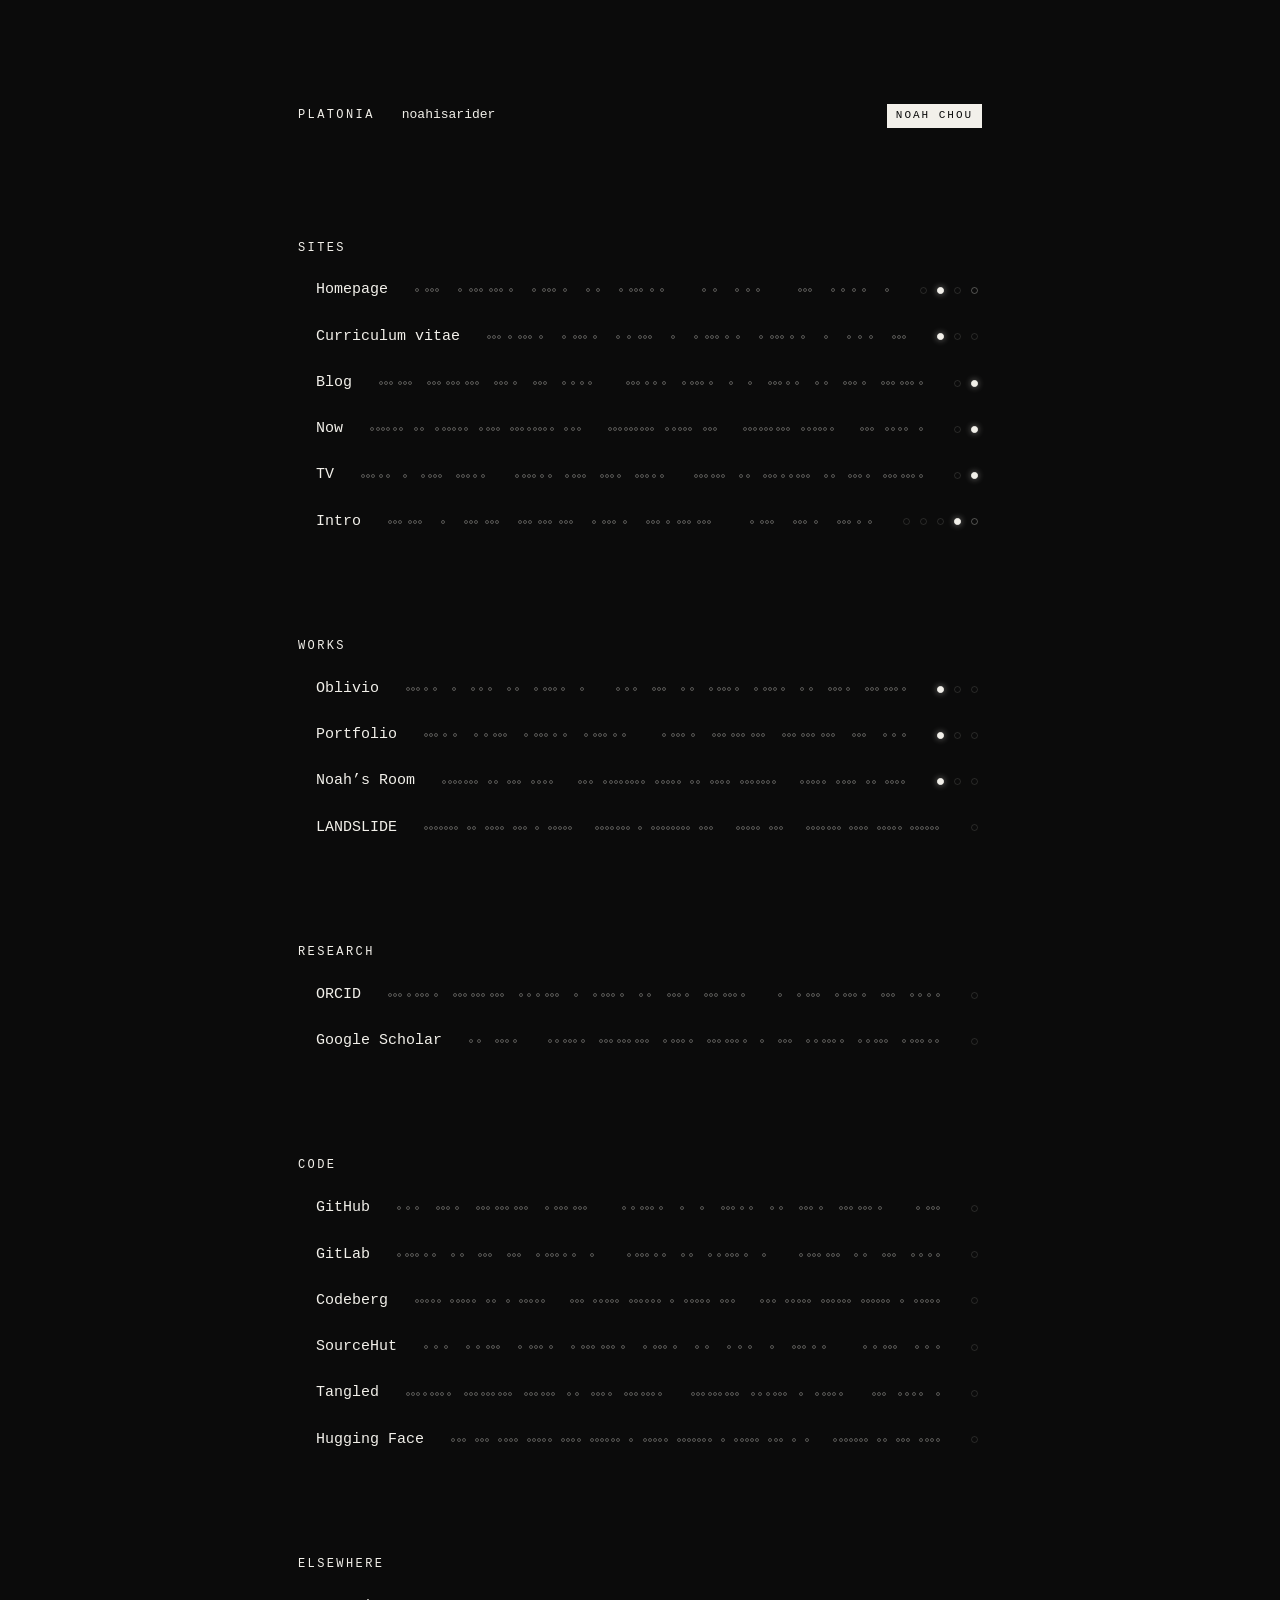
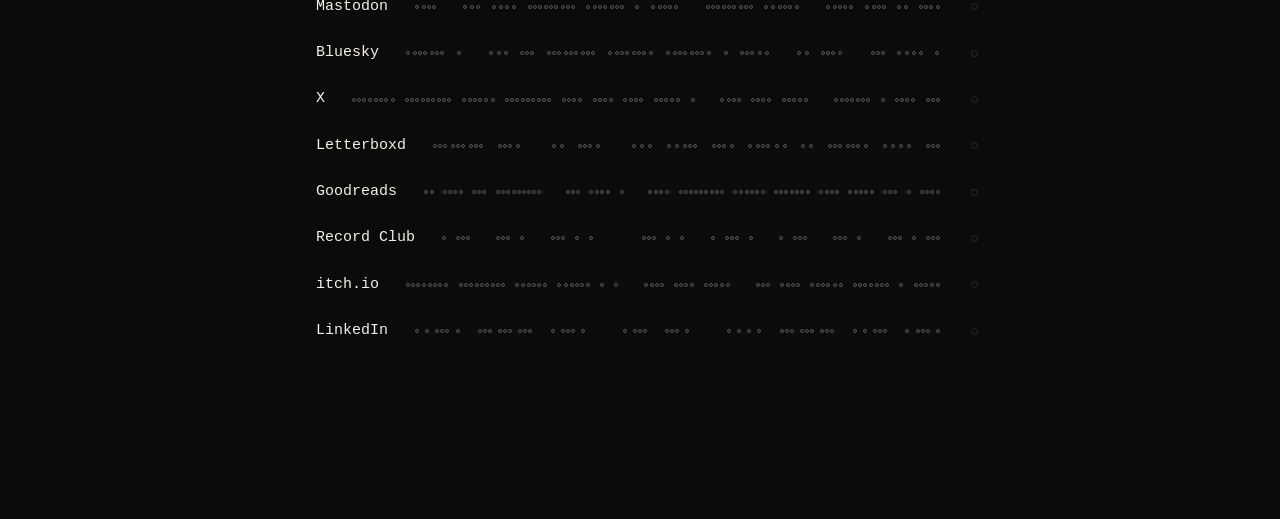
==== commit 74ad08e0: "platonia: leader dots span the row, dashes as tight triples, The Waste Land" ====
--- a/index.html
+++ b/index.html
@@ -81,56 +81,56 @@
   <section class="block">
     <h2 class="label">Sites</h2>
     <ul class="rows">
-      <li class="row"><a href="https://noahisarider.pages.dev/" data-alt="https://noahisarider.github.io/|https://noahisarider.gitlab.io/|https://noahisarider.codeberg.page/">Homepage</a><span class="morse" aria-hidden="true"><i class="w"></i><i class="d"></i><i class="s"></i><i class="w"></i><i class="w"></i><i class="w"></i><i class="s"></i><i class="w"></i><i class="d"></i><i class="d"></i><i class="d"></i><i class="s"></i><i class="w"></i><i class="w"></i><i class="w"></i><i class="s"></i><i class="w"></i><i class="d"></i><i class="d"></i><i class="s"></i><i class="w"></i><i class="d"></i><i class="w"></i><i class="w"></i></span><span class="dots"></span></li>
-      <li class="row"><a href="https://noahisarider.github.io/cv/" data-alt="https://noahisarider.gitlab.io/cv/|https://noahisarider.codeberg.page/cv/">Curriculum vitae</a><span class="morse" aria-hidden="true"><i class="d"></i><i class="d"></i><i class="d"></i><i class="d"></i><i class="s"></i><i class="d"></i><i class="s"></i><i class="d"></i><i class="w"></i><i class="s"></i><i class="d"></i><i class="w"></i><i class="d"></i><i class="s"></i><i class="w"></i><i class="d"></i><i class="d"></i></span><span class="dots"></span></li>
-      <li class="row"><a href="https://noahsblog.pages.dev/" data-alt="https://noahisarider.github.io/noahsblog/">Blog</a><span class="morse" aria-hidden="true"><i class="d"></i><i class="d"></i><i class="d"></i><i class="d"></i><i class="s"></i><i class="d"></i><i class="d"></i><i class="s"></i><i class="w"></i><i class="w"></i></span><span class="dots"></span></li>
-      <li class="row"><a href="https://noahisarider.srht.site/" data-alt="https://noahisarider.github.io/now/">Now</a><span class="morse" aria-hidden="true"><i class="w"></i><i class="s"></i><i class="d"></i><i class="d"></i><i class="d"></i><i class="d"></i><i class="s"></i><i class="d"></i></span><span class="dots"></span></li>
-      <li class="row"><a href="https://noahisarider.tngl.io/" data-alt="https://noahisarider.github.io/tv/">TV</a><span class="morse" aria-hidden="true"><i class="w"></i><i class="d"></i><i class="d"></i><i class="s"></i><i class="d"></i><i class="s"></i><i class="d"></i><i class="w"></i><i class="s"></i><i class="w"></i><i class="d"></i><i class="d"></i></span><span class="dots"></span></li>
-      <li class="row"><a href="https://noahisarider.nekoweb.org/" data-alt="https://noahisarider.neocities.org/|https://envs.net/~noahisarider/|https://noahisarider.github.io/intro/|https://noahisarider.codeberg.page/intro/">Intro</a><span class="morse" aria-hidden="true"><i class="w"></i><i class="w"></i><i class="s"></i><i class="d"></i><i class="w"></i><i class="s"></i><i class="w"></i><i class="d"></i></span><span class="dots"></span></li>
+      <li class="row"><a href="https://noahisarider.pages.dev/" data-alt="https://noahisarider.github.io/|https://noahisarider.gitlab.io/|https://noahisarider.codeberg.page/">Homepage</a><span class="morse" aria-hidden="true"><i></i><span class="x"><i></i><i></i><i></i></span><i class="g"></i><i></i><span class="x"><i></i><i></i><i></i></span><span class="x"><i></i><i></i><i></i></span><i></i><i class="g"></i><i></i><span class="x"><i></i><i></i><i></i></span><i></i><i class="g"></i><i></i><i></i><i class="g"></i><i></i><span class="x"><i></i><i></i><i></i></span><i></i><i></i><i class="g"></i><i class="gg"></i><i></i><i></i><i class="g"></i><i></i><i></i><i></i><i class="g"></i><i class="gg"></i><span class="x"><i></i><i></i><i></i></span><i class="g"></i><i></i><i></i><i></i><i></i><i class="g"></i><i></i></span><span class="dots"></span></li>
+      <li class="row"><a href="https://noahisarider.github.io/cv/" data-alt="https://noahisarider.gitlab.io/cv/|https://noahisarider.codeberg.page/cv/">Curriculum vitae</a><span class="morse" aria-hidden="true"><span class="x"><i></i><i></i><i></i></span><i></i><span class="x"><i></i><i></i><i></i></span><i></i><i class="g"></i><i></i><span class="x"><i></i><i></i><i></i></span><i></i><i class="g"></i><i></i><i></i><span class="x"><i></i><i></i><i></i></span><i class="g"></i><i></i><i class="g"></i><i></i><span class="x"><i></i><i></i><i></i></span><i></i><i></i><i class="g"></i><i></i><span class="x"><i></i><i></i><i></i></span><i></i><i></i><i class="g"></i><i></i><i class="g"></i><i></i><i></i><i></i><i class="g"></i><span class="x"><i></i><i></i><i></i></span></span><span class="dots"></span></li>
+      <li class="row"><a href="https://noahsblog.pages.dev/" data-alt="https://noahisarider.github.io/noahsblog/">Blog</a><span class="morse" aria-hidden="true"><span class="x"><i></i><i></i><i></i></span><span class="x"><i></i><i></i><i></i></span><i class="g"></i><span class="x"><i></i><i></i><i></i></span><span class="x"><i></i><i></i><i></i></span><span class="x"><i></i><i></i><i></i></span><i class="g"></i><span class="x"><i></i><i></i><i></i></span><i></i><i class="g"></i><span class="x"><i></i><i></i><i></i></span><i class="g"></i><i></i><i></i><i></i><i></i><i class="g"></i><i class="gg"></i><span class="x"><i></i><i></i><i></i></span><i></i><i></i><i></i><i class="g"></i><i></i><span class="x"><i></i><i></i><i></i></span><i></i><i class="g"></i><i></i><i class="g"></i><i></i><i class="g"></i><span class="x"><i></i><i></i><i></i></span><i></i><i></i><i class="g"></i><i></i><i></i><i class="g"></i><span class="x"><i></i><i></i><i></i></span><i></i><i class="g"></i><span class="x"><i></i><i></i><i></i></span><span class="x"><i></i><i></i><i></i></span><i></i></span><span class="dots"></span></li>
+      <li class="row"><a href="https://noahisarider.srht.site/" data-alt="https://noahisarider.github.io/now/">Now</a><span class="morse" aria-hidden="true"><i></i><span class="x"><i></i><i></i><i></i></span><i></i><i></i><i class="g"></i><i></i><i></i><i class="g"></i><i></i><span class="x"><i></i><i></i><i></i></span><i></i><i></i><i class="g"></i><i></i><span class="x"><i></i><i></i><i></i></span><i class="g"></i><span class="x"><i></i><i></i><i></i></span><i></i><span class="x"><i></i><i></i><i></i></span><i></i><i class="g"></i><i></i><i></i><i></i><i class="g"></i><i class="gg"></i><span class="x"><i></i><i></i><i></i></span><span class="x"><i></i><i></i><i></i></span><span class="x"><i></i><i></i><i></i></span><i class="g"></i><i></i><i></i><span class="x"><i></i><i></i><i></i></span><i class="g"></i><span class="x"><i></i><i></i><i></i></span><i class="g"></i><i class="gg"></i><span class="x"><i></i><i></i><i></i></span><span class="x"><i></i><i></i><i></i></span><span class="x"><i></i><i></i><i></i></span><i class="g"></i><i></i><i></i><span class="x"><i></i><i></i><i></i></span><i></i><i class="g"></i><i class="gg"></i><span class="x"><i></i><i></i><i></i></span><i class="g"></i><i></i><i></i><i></i><i></i><i class="g"></i><i></i></span><span class="dots"></span></li>
+      <li class="row"><a href="https://noahisarider.tngl.io/" data-alt="https://noahisarider.github.io/tv/">TV</a><span class="morse" aria-hidden="true"><span class="x"><i></i><i></i><i></i></span><i></i><i></i><i class="g"></i><i></i><i class="g"></i><i></i><span class="x"><i></i><i></i><i></i></span><i class="g"></i><span class="x"><i></i><i></i><i></i></span><i></i><i></i><i class="g"></i><i class="gg"></i><i></i><span class="x"><i></i><i></i><i></i></span><i></i><i></i><i class="g"></i><i></i><span class="x"><i></i><i></i><i></i></span><i class="g"></i><span class="x"><i></i><i></i><i></i></span><i></i><i class="g"></i><span class="x"><i></i><i></i><i></i></span><i></i><i></i><i class="g"></i><i class="gg"></i><span class="x"><i></i><i></i><i></i></span><span class="x"><i></i><i></i><i></i></span><i class="g"></i><i></i><i></i><i class="g"></i><span class="x"><i></i><i></i><i></i></span><i></i><i></i><span class="x"><i></i><i></i><i></i></span><i class="g"></i><i></i><i></i><i class="g"></i><span class="x"><i></i><i></i><i></i></span><i></i><i class="g"></i><span class="x"><i></i><i></i><i></i></span><span class="x"><i></i><i></i><i></i></span><i></i></span><span class="dots"></span></li>
+      <li class="row"><a href="https://noahisarider.nekoweb.org/" data-alt="https://noahisarider.neocities.org/|https://envs.net/~noahisarider/|https://noahisarider.github.io/intro/|https://noahisarider.codeberg.page/intro/">Intro</a><span class="morse" aria-hidden="true"><span class="x"><i></i><i></i><i></i></span><span class="x"><i></i><i></i><i></i></span><i class="g"></i><i></i><i class="g"></i><span class="x"><i></i><i></i><i></i></span><span class="x"><i></i><i></i><i></i></span><i class="g"></i><span class="x"><i></i><i></i><i></i></span><span class="x"><i></i><i></i><i></i></span><span class="x"><i></i><i></i><i></i></span><i class="g"></i><i></i><span class="x"><i></i><i></i><i></i></span><i></i><i class="g"></i><span class="x"><i></i><i></i><i></i></span><i></i><span class="x"><i></i><i></i><i></i></span><span class="x"><i></i><i></i><i></i></span><i class="g"></i><i class="gg"></i><i></i><span class="x"><i></i><i></i><i></i></span><i class="g"></i><span class="x"><i></i><i></i><i></i></span><i></i><i class="g"></i><span class="x"><i></i><i></i><i></i></span><i></i><i></i></span><span class="dots"></span></li>
     </ul>
   </section>
 
   <section class="block">
     <h2 class="label">Works</h2>
     <ul class="rows">
-      <li class="row"><a href="https://noahisarider.github.io/oblivio/" data-alt="https://noahisarider.gitlab.io/oblivio/|https://noahisarider.codeberg.page/oblivio/">Oblivio</a><span class="morse" aria-hidden="true"><i class="w"></i><i class="d"></i><i class="d"></i><i class="d"></i><i class="s"></i><i class="d"></i><i class="d"></i><i class="w"></i><i class="s"></i><i class="w"></i></span><span class="dots"></span></li>
-      <li class="row"><a href="https://noahisarider.github.io/oblivio/portfolio/" data-alt="https://noahisarider.gitlab.io/oblivio/portfolio/|https://noahisarider.codeberg.page/oblivio/portfolio/">Portfolio</a><span class="morse" aria-hidden="true"><i class="d"></i><i class="d"></i><i class="d"></i><i class="s"></i><i class="w"></i><i class="s"></i><i class="d"></i><i class="d"></i><i class="s"></i><i class="d"></i><i class="w"></i><i class="d"></i><i class="d"></i><i class="s"></i><i class="d"></i><i class="w"></i><i class="d"></i><i class="d"></i></span><span class="dots"></span></li>
-      <li class="row"><a href="https://noahisarider.github.io/noahsroom/" data-alt="https://noahisarider.gitlab.io/noahsroom/|https://noahisarider.codeberg.page/noahsroom/">Noah&rsquo;s Room</a><span class="morse" aria-hidden="true"><i class="d"></i><i class="d"></i><i class="d"></i><i class="d"></i><i class="s"></i><i class="d"></i></span><span class="dots"></span></li>
-      <li class="row"><a href="https://github.com/LandslideLab">LANDSLIDE</a><span class="morse" aria-hidden="true"><i class="d"></i><i class="w"></i><i class="d"></i><i class="d"></i><i class="s"></i><i class="d"></i><i class="w"></i><i class="s"></i><i class="w"></i><i class="d"></i><i class="w"></i><i class="w"></i></span><span class="dots"></span></li>
+      <li class="row"><a href="https://noahisarider.github.io/oblivio/" data-alt="https://noahisarider.gitlab.io/oblivio/|https://noahisarider.codeberg.page/oblivio/">Oblivio</a><span class="morse" aria-hidden="true"><span class="x"><i></i><i></i><i></i></span><i></i><i></i><i class="g"></i><i></i><i class="g"></i><i></i><i></i><i></i><i class="g"></i><i></i><i></i><i class="g"></i><i></i><span class="x"><i></i><i></i><i></i></span><i></i><i class="g"></i><i></i><i class="g"></i><i class="gg"></i><i></i><i></i><i></i><i class="g"></i><span class="x"><i></i><i></i><i></i></span><i class="g"></i><i></i><i></i><i class="g"></i><i></i><span class="x"><i></i><i></i><i></i></span><i></i><i class="g"></i><i></i><span class="x"><i></i><i></i><i></i></span><i></i><i class="g"></i><i></i><i></i><i class="g"></i><span class="x"><i></i><i></i><i></i></span><i></i><i class="g"></i><span class="x"><i></i><i></i><i></i></span><span class="x"><i></i><i></i><i></i></span><i></i></span><span class="dots"></span></li>
+      <li class="row"><a href="https://noahisarider.github.io/oblivio/portfolio/" data-alt="https://noahisarider.gitlab.io/oblivio/portfolio/|https://noahisarider.codeberg.page/oblivio/portfolio/">Portfolio</a><span class="morse" aria-hidden="true"><span class="x"><i></i><i></i><i></i></span><i></i><i></i><i class="g"></i><i></i><i></i><span class="x"><i></i><i></i><i></i></span><i class="g"></i><i></i><span class="x"><i></i><i></i><i></i></span><i></i><i></i><i class="g"></i><i></i><span class="x"><i></i><i></i><i></i></span><i></i><i></i><i class="g"></i><i class="gg"></i><i></i><span class="x"><i></i><i></i><i></i></span><i></i><i class="g"></i><span class="x"><i></i><i></i><i></i></span><span class="x"><i></i><i></i><i></i></span><span class="x"><i></i><i></i><i></i></span><i class="g"></i><span class="x"><i></i><i></i><i></i></span><span class="x"><i></i><i></i><i></i></span><span class="x"><i></i><i></i><i></i></span><i class="g"></i><span class="x"><i></i><i></i><i></i></span><i class="g"></i><i></i><i></i><i></i></span><span class="dots"></span></li>
+      <li class="row"><a href="https://noahisarider.github.io/noahsroom/" data-alt="https://noahisarider.gitlab.io/noahsroom/|https://noahisarider.codeberg.page/noahsroom/">Noah&rsquo;s Room</a><span class="morse" aria-hidden="true"><i></i><span class="x"><i></i><i></i><i></i></span><span class="x"><i></i><i></i><i></i></span><i class="g"></i><i></i><i></i><i class="g"></i><span class="x"><i></i><i></i><i></i></span><i class="g"></i><i></i><i></i><i></i><i></i><i class="g"></i><i class="gg"></i><i></i><i></i><i></i><i class="g"></i><i></i><span class="x"><i></i><i></i><i></i></span><span class="x"><i></i><i></i><i></i></span><i></i><i class="g"></i><i></i><span class="x"><i></i><i></i><i></i></span><i></i><i class="g"></i><i></i><i></i><i class="g"></i><span class="x"><i></i><i></i><i></i></span><i></i><i class="g"></i><span class="x"><i></i><i></i><i></i></span><span class="x"><i></i><i></i><i></i></span><i></i><i class="g"></i><i class="gg"></i><i></i><span class="x"><i></i><i></i><i></i></span><i></i><i class="g"></i><i></i><span class="x"><i></i><i></i><i></i></span><i class="g"></i><i></i><i></i><i class="g"></i><span class="x"><i></i><i></i><i></i></span><i></i></span><span class="dots"></span></li>
+      <li class="row"><a href="https://github.com/LandslideLab">LANDSLIDE</a><span class="morse" aria-hidden="true"><i></i><span class="x"><i></i><i></i><i></i></span><span class="x"><i></i><i></i><i></i></span><i class="g"></i><i></i><i></i><i class="g"></i><span class="x"><i></i><i></i><i></i></span><i></i><i class="g"></i><span class="x"><i></i><i></i><i></i></span><i class="g"></i><i></i><i class="g"></i><i></i><span class="x"><i></i><i></i><i></i></span><i></i><i class="g"></i><i class="gg"></i><span class="x"><i></i><i></i><i></i></span><i></i><span class="x"><i></i><i></i><i></i></span><i class="g"></i><i></i><i class="g"></i><i></i><span class="x"><i></i><i></i><i></i></span><span class="x"><i></i><i></i><i></i></span><i></i><i class="g"></i><span class="x"><i></i><i></i><i></i></span><i class="g"></i><i class="gg"></i><i></i><i></i><span class="x"><i></i><i></i><i></i></span><i class="g"></i><i></i><i></i><i></i><i class="g"></i><i class="gg"></i><i></i><span class="x"><i></i><i></i><i></i></span><span class="x"><i></i><i></i><i></i></span><i class="g"></i><i></i><span class="x"><i></i><i></i><i></i></span><i class="g"></i><i></i><span class="x"><i></i><i></i><i></i></span><i></i><i class="g"></i><span class="x"><i></i><i></i><i></i></span><span class="x"><i></i><i></i><i></i></span></span><span class="dots"></span></li>
     </ul>
   </section>
 
   <section class="block">
     <h2 class="label">Research</h2>
     <ul class="rows">
-      <li class="row"><a href="https://orcid.org/0009-0008-5164-147X">ORCID</a><span class="morse" aria-hidden="true"><i class="w"></i><i class="w"></i><i class="s"></i><i class="w"></i><i class="w"></i><i class="w"></i><i class="s"></i><i class="d"></i><i class="w"></i><i class="s"></i><i class="w"></i><i class="d"></i><i class="s"></i><i class="d"></i><i class="d"></i><i class="s"></i><i class="w"></i><i class="d"></i><i class="s"></i><i class="w"></i><i class="w"></i><i class="d"></i></span><span class="dots"></span></li>
-      <li class="row"><a href="https://scholar.google.com/citations?user=CLf-BNAAAAAJ">Google Scholar</a><span class="morse" aria-hidden="true"><i class="d"></i><i class="d"></i></span><span class="dots"></span></li>
+      <li class="row"><a href="https://orcid.org/0009-0008-5164-147X">ORCID</a><span class="morse" aria-hidden="true"><span class="x"><i></i><i></i><i></i></span><i></i><span class="x"><i></i><i></i><i></i></span><i></i><i class="g"></i><span class="x"><i></i><i></i><i></i></span><span class="x"><i></i><i></i><i></i></span><span class="x"><i></i><i></i><i></i></span><i class="g"></i><i></i><i></i><i></i><span class="x"><i></i><i></i><i></i></span><i class="g"></i><i></i><i class="g"></i><i></i><span class="x"><i></i><i></i><i></i></span><i></i><i class="g"></i><i></i><i></i><i class="g"></i><span class="x"><i></i><i></i><i></i></span><i></i><i class="g"></i><span class="x"><i></i><i></i><i></i></span><span class="x"><i></i><i></i><i></i></span><i></i><i class="g"></i><i class="gg"></i><i></i><i class="g"></i><i></i><span class="x"><i></i><i></i><i></i></span><i class="g"></i><i></i><span class="x"><i></i><i></i><i></i></span><i></i><i class="g"></i><span class="x"><i></i><i></i><i></i></span><i class="g"></i><i></i><i></i><i></i><i></i></span><span class="dots"></span></li>
+      <li class="row"><a href="https://scholar.google.com/citations?user=CLf-BNAAAAAJ">Google Scholar</a><span class="morse" aria-hidden="true"><i></i><i></i><i class="g"></i><span class="x"><i></i><i></i><i></i></span><i></i><i class="g"></i><i class="gg"></i><i></i><i></i><span class="x"><i></i><i></i><i></i></span><i></i><i class="g"></i><span class="x"><i></i><i></i><i></i></span><span class="x"><i></i><i></i><i></i></span><span class="x"><i></i><i></i><i></i></span><i class="g"></i><i></i><span class="x"><i></i><i></i><i></i></span><i></i><i class="g"></i><span class="x"><i></i><i></i><i></i></span><span class="x"><i></i><i></i><i></i></span><i></i><i class="g"></i><i></i><i class="g"></i><span class="x"><i></i><i></i><i></i></span><i class="g"></i><i></i><i></i><span class="x"><i></i><i></i><i></i></span><i></i><i class="g"></i><i></i><i></i><span class="x"><i></i><i></i><i></i></span><i class="g"></i><i></i><span class="x"><i></i><i></i><i></i></span><i></i><i></i></span><span class="dots"></span></li>
     </ul>
   </section>
 
   <section class="block">
     <h2 class="label">Code</h2>
     <ul class="rows">
-      <li class="row"><a href="https://github.com/NoahIsARider">GitHub</a><span class="morse" aria-hidden="true"><i class="d"></i><i class="w"></i><i class="w"></i><i class="s"></i><i class="d"></i><i class="w"></i><i class="s"></i><i class="d"></i><i class="d"></i><i class="d"></i></span><span class="dots"></span></li>
-      <li class="row"><a href="https://gitlab.com/NoahIsARider">GitLab</a><span class="morse" aria-hidden="true"><i class="w"></i><i class="w"></i><i class="s"></i><i class="d"></i><i class="d"></i><i class="w"></i><i class="s"></i><i class="w"></i><i class="d"></i><i class="w"></i><i class="d"></i><i class="s"></i><i class="d"></i><i class="d"></i><i class="d"></i><i class="d"></i></span><span class="dots"></span></li>
-      <li class="row"><a href="https://codeberg.org/NoahIsARider">Codeberg</a><span class="morse" aria-hidden="true"><i class="d"></i><i class="d"></i><i class="w"></i><i class="d"></i><i class="s"></i><i class="d"></i><i class="d"></i><i class="w"></i><i class="s"></i><i class="d"></i><i class="w"></i><i class="d"></i><i class="s"></i><i class="w"></i><i class="s"></i><i class="d"></i><i class="d"></i><i class="d"></i><i class="d"></i><i class="s"></i><i class="d"></i><i class="s"></i><i class="d"></i><i class="w"></i><i class="d"></i></span><span class="dots"></span></li>
-      <li class="row"><a href="https://sr.ht/~noahisarider/">SourceHut</a><span class="morse" aria-hidden="true"><i class="w"></i><i class="w"></i><i class="w"></i><i class="s"></i><i class="d"></i><i class="d"></i><i class="w"></i><i class="s"></i><i class="w"></i></span><span class="dots"></span></li>
-      <li class="row"><a href="https://tangled.org/noahisarider.bsky.social">Tangled</a><span class="morse" aria-hidden="true"><i class="w"></i><i class="s"></i><i class="d"></i><i class="d"></i><i class="d"></i><i class="d"></i><i class="s"></i><i class="d"></i><i class="w"></i><i class="s"></i><i class="w"></i><i class="d"></i></span><span class="dots"></span></li>
-      <li class="row"><a href="https://huggingface.co/NoahIsARider">Hugging Face</a><span class="morse" aria-hidden="true"><i class="w"></i><i class="d"></i><i class="w"></i><i class="w"></i><i class="s"></i><i class="w"></i><i class="w"></i><i class="w"></i><i class="s"></i><i class="d"></i><i class="d"></i><i class="w"></i></span><span class="dots"></span></li>
+      <li class="row"><a href="https://github.com/NoahIsARider">GitHub</a><span class="morse" aria-hidden="true"><i></i><i></i><i></i><i class="g"></i><span class="x"><i></i><i></i><i></i></span><i></i><i class="g"></i><span class="x"><i></i><i></i><i></i></span><span class="x"><i></i><i></i><i></i></span><span class="x"><i></i><i></i><i></i></span><i class="g"></i><i></i><span class="x"><i></i><i></i><i></i></span><span class="x"><i></i><i></i><i></i></span><i class="g"></i><i class="gg"></i><i></i><i></i><span class="x"><i></i><i></i><i></i></span><i></i><i class="g"></i><i></i><i class="g"></i><i></i><i class="g"></i><span class="x"><i></i><i></i><i></i></span><i></i><i></i><i class="g"></i><i></i><i></i><i class="g"></i><span class="x"><i></i><i></i><i></i></span><i></i><i class="g"></i><span class="x"><i></i><i></i><i></i></span><span class="x"><i></i><i></i><i></i></span><i></i><i class="g"></i><i class="gg"></i><i></i><span class="x"><i></i><i></i><i></i></span></span><span class="dots"></span></li>
+      <li class="row"><a href="https://gitlab.com/NoahIsARider">GitLab</a><span class="morse" aria-hidden="true"><i></i><span class="x"><i></i><i></i><i></i></span><i></i><i></i><i class="g"></i><i></i><i></i><i class="g"></i><span class="x"><i></i><i></i><i></i></span><i class="g"></i><span class="x"><i></i><i></i><i></i></span><i class="g"></i><i></i><span class="x"><i></i><i></i><i></i></span><i></i><i></i><i class="g"></i><i></i><i class="g"></i><i class="gg"></i><i></i><span class="x"><i></i><i></i><i></i></span><i></i><i></i><i class="g"></i><i></i><i></i><i class="g"></i><i></i><i></i><span class="x"><i></i><i></i><i></i></span><i></i><i class="g"></i><i></i><i class="g"></i><i class="gg"></i><i></i><span class="x"><i></i><i></i><i></i></span><span class="x"><i></i><i></i><i></i></span><i class="g"></i><i></i><i></i><i class="g"></i><span class="x"><i></i><i></i><i></i></span><i class="g"></i><i></i><i></i><i></i><i></i></span><span class="dots"></span></li>
+      <li class="row"><a href="https://codeberg.org/NoahIsARider">Codeberg</a><span class="morse" aria-hidden="true"><span class="x"><i></i><i></i><i></i></span><i></i><i></i><i class="g"></i><i></i><span class="x"><i></i><i></i><i></i></span><i></i><i class="g"></i><i></i><i></i><i class="g"></i><i></i><i class="g"></i><span class="x"><i></i><i></i><i></i></span><i></i><i></i><i class="g"></i><i class="gg"></i><span class="x"><i></i><i></i><i></i></span><i class="g"></i><i></i><i></i><span class="x"><i></i><i></i><i></i></span><i class="g"></i><span class="x"><i></i><i></i><i></i></span><i></i><i></i><i></i><i class="g"></i><i></i><i class="g"></i><i></i><span class="x"><i></i><i></i><i></i></span><i></i><i class="g"></i><i></i><i></i><i></i><i class="g"></i><i class="gg"></i><i></i><i></i><i></i><i class="g"></i><i></i><i></i><span class="x"><i></i><i></i><i></i></span><i class="g"></i><span class="x"><i></i><i></i><i></i></span><span class="x"><i></i><i></i><i></i></span><i class="g"></i><span class="x"><i></i><i></i><i></i></span><span class="x"><i></i><i></i><i></i></span><i class="g"></i><i></i><i class="g"></i><i></i><span class="x"><i></i><i></i><i></i></span><i></i></span><span class="dots"></span></li>
+      <li class="row"><a href="https://sr.ht/~noahisarider/">SourceHut</a><span class="morse" aria-hidden="true"><i></i><i></i><i></i><i class="g"></i><i></i><i></i><span class="x"><i></i><i></i><i></i></span><i class="g"></i><i></i><span class="x"><i></i><i></i><i></i></span><i></i><i class="g"></i><i></i><span class="x"><i></i><i></i><i></i></span><span class="x"><i></i><i></i><i></i></span><i></i><i class="g"></i><i></i><span class="x"><i></i><i></i><i></i></span><i></i><i class="g"></i><i></i><i></i><i class="g"></i><i></i><i></i><i></i><i class="g"></i><i></i><i class="g"></i><span class="x"><i></i><i></i><i></i></span><i></i><i></i><i class="g"></i><i class="gg"></i><i></i><i></i><span class="x"><i></i><i></i><i></i></span><i class="g"></i><i></i><i></i><i></i></span><span class="dots"></span></li>
+      <li class="row"><a href="https://tangled.org/noahisarider.bsky.social">Tangled</a><span class="morse" aria-hidden="true"><span class="x"><i></i><i></i><i></i></span><i></i><span class="x"><i></i><i></i><i></i></span><i></i><i class="g"></i><span class="x"><i></i><i></i><i></i></span><span class="x"><i></i><i></i><i></i></span><span class="x"><i></i><i></i><i></i></span><i class="g"></i><span class="x"><i></i><i></i><i></i></span><span class="x"><i></i><i></i><i></i></span><i class="g"></i><i></i><i></i><i class="g"></i><span class="x"><i></i><i></i><i></i></span><i></i><i class="g"></i><span class="x"><i></i><i></i><i></i></span><span class="x"><i></i><i></i><i></i></span><i></i><i class="g"></i><i class="gg"></i><span class="x"><i></i><i></i><i></i></span><span class="x"><i></i><i></i><i></i></span><span class="x"><i></i><i></i><i></i></span><i class="g"></i><i></i><i></i><i></i><span class="x"><i></i><i></i><i></i></span><i class="g"></i><i></i><i class="g"></i><i></i><span class="x"><i></i><i></i><i></i></span><i></i><i class="g"></i><i class="gg"></i><span class="x"><i></i><i></i><i></i></span><i class="g"></i><i></i><i></i><i></i><i></i><i class="g"></i><i></i></span><span class="dots"></span></li>
+      <li class="row"><a href="https://huggingface.co/NoahIsARider">Hugging Face</a><span class="morse" aria-hidden="true"><i></i><i></i><i></i><i class="g"></i><span class="x"><i></i><i></i><i></i></span><i class="g"></i><i></i><span class="x"><i></i><i></i><i></i></span><i class="g"></i><i></i><span class="x"><i></i><i></i><i></i></span><i></i><i class="g"></i><span class="x"><i></i><i></i><i></i></span><i></i><i class="g"></i><span class="x"><i></i><i></i><i></i></span><i></i><i></i><i></i><i class="g"></i><i></i><i class="g"></i><i></i><span class="x"><i></i><i></i><i></i></span><i></i><i class="g"></i><span class="x"><i></i><i></i><i></i></span><span class="x"><i></i><i></i><i></i></span><i></i><i class="g"></i><i></i><i class="g"></i><i></i><span class="x"><i></i><i></i><i></i></span><i></i><i class="g"></i><i></i><i></i><i></i><i class="g"></i><i></i><i class="g"></i><i></i><i class="g"></i><i class="gg"></i><i></i><span class="x"><i></i><i></i><i></i></span><span class="x"><i></i><i></i><i></i></span><i class="g"></i><i></i><i></i><i class="g"></i><span class="x"><i></i><i></i><i></i></span><i class="g"></i><i></i><i></i><i></i><i></i></span><span class="dots"></span></li>
     </ul>
   </section>
 
   <section class="block">
     <h2 class="label">Elsewhere</h2>
     <ul class="rows">
-      <li class="row"><a href="https://mastodon.social/@noahisarider">Mastodon</a><span class="morse" aria-hidden="true"><i class="w"></i><i class="s"></i><i class="d"></i><i class="d"></i><i class="d"></i><i class="d"></i><i class="s"></i><i class="w"></i><i class="w"></i><i class="w"></i><i class="s"></i><i class="d"></i><i class="d"></i><i class="w"></i><i class="s"></i><i class="w"></i><i class="w"></i><i class="d"></i><i class="s"></i><i class="d"></i><i class="d"></i><i class="d"></i><i class="d"></i><i class="s"></i><i class="w"></i></span><span class="dots"></span></li>
-      <li class="row"><a href="https://bsky.app/profile/noahisarider.bsky.social">Bluesky</a><span class="morse" aria-hidden="true"><i class="d"></i><i class="w"></i><i class="s"></i><i class="w"></i><i class="d"></i><i class="s"></i><i class="w"></i><i class="d"></i><i class="d"></i></span><span class="dots"></span></li>
-      <li class="row"><a href="https://x.com/NoahIsARider">X</a><span class="morse" aria-hidden="true"><i class="w"></i><i class="d"></i><i class="s"></i><i class="w"></i><i class="w"></i><i class="w"></i><i class="s"></i><i class="w"></i></span><span class="dots"></span></li>
-      <li class="row"><a href="https://letterboxd.com/noahisarider/">Letterboxd</a><span class="morse" aria-hidden="true"><i class="d"></i><i class="w"></i><i class="w"></i><i class="s"></i><i class="d"></i><i class="w"></i><i class="s"></i><i class="d"></i><i class="d"></i><i class="d"></i><i class="w"></i><i class="s"></i><i class="d"></i><i class="d"></i><i class="s"></i><i class="w"></i><i class="d"></i><i class="s"></i><i class="w"></i><i class="w"></i><i class="d"></i></span><span class="dots"></span></li>
-      <li class="row"><a href="https://www.goodreads.com/ratkingsyndrome">Goodreads</a><span class="morse" aria-hidden="true"><i class="w"></i><i class="d"></i><i class="d"></i><i class="d"></i><i class="s"></i><i class="d"></i><i class="d"></i><i class="w"></i><i class="s"></i><i class="w"></i></span><span class="dots"></span></li>
-      <li class="row"><a href="https://record.club/noahisarider">Record Club</a><span class="morse" aria-hidden="true"><i class="w"></i><i class="d"></i><i class="d"></i><i class="s"></i><i class="d"></i><i class="w"></i><i class="d"></i><i class="s"></i><i class="w"></i><i class="w"></i><i class="w"></i><i class="s"></i><i class="d"></i><i class="w"></i><i class="w"></i><i class="s"></i><i class="w"></i><i class="d"></i><i class="s"></i><i class="d"></i><i class="d"></i><i class="s"></i><i class="w"></i><i class="d"></i><i class="s"></i><i class="w"></i><i class="w"></i><i class="d"></i></span><span class="dots"></span></li>
-      <li class="row"><a href="https://noahisarider.itch.io/">itch.io</a><span class="morse" aria-hidden="true"><i class="d"></i><i class="w"></i><i class="w"></i><i class="d"></i><i class="s"></i><i class="w"></i><i class="w"></i><i class="w"></i><i class="s"></i><i class="w"></i><i class="w"></i><i class="w"></i><i class="s"></i><i class="d"></i><i class="w"></i><i class="d"></i></span><span class="dots"></span></li>
-      <li class="row"><a href="https://www.linkedin.com/in/noahzhou2005">LinkedIn</a><span class="morse" aria-hidden="true"><i class="w"></i><i class="d"></i><i class="w"></i><i class="d"></i><i class="s"></i><i class="d"></i><i class="d"></i><i class="d"></i><i class="d"></i><i class="s"></i><i class="d"></i><i class="w"></i><i class="s"></i><i class="d"></i><i class="w"></i><i class="w"></i><i class="d"></i></span><span class="dots"></span></li>
+      <li class="row"><a href="https://mastodon.social/@noahisarider">Mastodon</a><span class="morse" aria-hidden="true"><i></i><span class="x"><i></i><i></i><i></i></span><i class="g"></i><i class="gg"></i><i></i><i></i><i></i><i class="g"></i><i></i><i></i><i></i><i></i><i class="g"></i><span class="x"><i></i><i></i><i></i></span><span class="x"><i></i><i></i><i></i></span><span class="x"><i></i><i></i><i></i></span><i class="g"></i><i></i><span class="x"><i></i><i></i><i></i></span><span class="x"><i></i><i></i><i></i></span><i class="g"></i><i></i><i class="g"></i><i></i><span class="x"><i></i><i></i><i></i></span><i></i><i class="g"></i><i class="gg"></i><span class="x"><i></i><i></i><i></i></span><span class="x"><i></i><i></i><i></i></span><span class="x"><i></i><i></i><i></i></span><i class="g"></i><i></i><i></i><span class="x"><i></i><i></i><i></i></span><i></i><i class="g"></i><i class="gg"></i><i></i><span class="x"><i></i><i></i><i></i></span><i></i><i class="g"></i><i></i><span class="x"><i></i><i></i><i></i></span><i class="g"></i><i></i><i></i><i class="g"></i><span class="x"><i></i><i></i><i></i></span><i></i></span><span class="dots"></span></li>
+      <li class="row"><a href="https://bsky.app/profile/noahisarider.bsky.social">Bluesky</a><span class="morse" aria-hidden="true"><i></i><span class="x"><i></i><i></i><i></i></span><span class="x"><i></i><i></i><i></i></span><i class="g"></i><i></i><i class="g"></i><i class="gg"></i><i></i><i></i><i></i><i class="g"></i><span class="x"><i></i><i></i><i></i></span><i class="g"></i><span class="x"><i></i><i></i><i></i></span><span class="x"><i></i><i></i><i></i></span><span class="x"><i></i><i></i><i></i></span><i class="g"></i><i></i><span class="x"><i></i><i></i><i></i></span><span class="x"><i></i><i></i><i></i></span><i></i><i class="g"></i><i></i><span class="x"><i></i><i></i><i></i></span><span class="x"><i></i><i></i><i></i></span><i></i><i class="g"></i><i></i><i class="g"></i><span class="x"><i></i><i></i><i></i></span><i></i><i></i><i class="g"></i><i class="gg"></i><i></i><i></i><i class="g"></i><span class="x"><i></i><i></i><i></i></span><i></i><i class="g"></i><i class="gg"></i><span class="x"><i></i><i></i><i></i></span><i class="g"></i><i></i><i></i><i></i><i></i><i class="g"></i><i></i></span><span class="dots"></span></li>
+      <li class="row"><a href="https://x.com/NoahIsARider">X</a><span class="morse" aria-hidden="true"><span class="x"><i></i><i></i><i></i></span><i></i><span class="x"><i></i><i></i><i></i></span><i></i><i class="g"></i><span class="x"><i></i><i></i><i></i></span><span class="x"><i></i><i></i><i></i></span><span class="x"><i></i><i></i><i></i></span><i class="g"></i><i></i><span class="x"><i></i><i></i><i></i></span><i></i><i></i><i class="g"></i><span class="x"><i></i><i></i><i></i></span><span class="x"><i></i><i></i><i></i></span><span class="x"><i></i><i></i><i></i></span><i class="g"></i><span class="x"><i></i><i></i><i></i></span><i></i><i class="g"></i><span class="x"><i></i><i></i><i></i></span><i></i><i class="g"></i><i></i><span class="x"><i></i><i></i><i></i></span><i class="g"></i><span class="x"><i></i><i></i><i></i></span><i></i><i></i><i class="g"></i><i></i><i class="g"></i><i class="gg"></i><i></i><span class="x"><i></i><i></i><i></i></span><i class="g"></i><span class="x"><i></i><i></i><i></i></span><i></i><i class="g"></i><span class="x"><i></i><i></i><i></i></span><i></i><i></i><i class="g"></i><i class="gg"></i><i></i><span class="x"><i></i><i></i><i></i></span><span class="x"><i></i><i></i><i></i></span><i class="g"></i><i></i><i class="g"></i><span class="x"><i></i><i></i><i></i></span><i></i><i class="g"></i><span class="x"><i></i><i></i><i></i></span></span><span class="dots"></span></li>
+      <li class="row"><a href="https://letterboxd.com/noahisarider/">Letterboxd</a><span class="morse" aria-hidden="true"><span class="x"><i></i><i></i><i></i></span><span class="x"><i></i><i></i><i></i></span><span class="x"><i></i><i></i><i></i></span><i class="g"></i><span class="x"><i></i><i></i><i></i></span><i></i><i class="g"></i><i class="gg"></i><i></i><i></i><i class="g"></i><span class="x"><i></i><i></i><i></i></span><i></i><i class="g"></i><i class="gg"></i><i></i><i></i><i></i><i class="g"></i><i></i><i></i><span class="x"><i></i><i></i><i></i></span><i class="g"></i><span class="x"><i></i><i></i><i></i></span><i></i><i class="g"></i><i></i><span class="x"><i></i><i></i><i></i></span><i></i><i></i><i class="g"></i><i></i><i></i><i class="g"></i><span class="x"><i></i><i></i><i></i></span><span class="x"><i></i><i></i><i></i></span><i></i><i class="g"></i><i></i><i></i><i></i><i></i><i class="g"></i><span class="x"><i></i><i></i><i></i></span></span><span class="dots"></span></li>
+      <li class="row"><a href="https://www.goodreads.com/ratkingsyndrome">Goodreads</a><span class="morse" aria-hidden="true"><i></i><i></i><i class="g"></i><span class="x"><i></i><i></i><i></i></span><i></i><i class="g"></i><span class="x"><i></i><i></i><i></i></span><i class="g"></i><span class="x"><i></i><i></i><i></i></span><span class="x"><i></i><i></i><i></i></span><span class="x"><i></i><i></i><i></i></span><i class="g"></i><i class="gg"></i><span class="x"><i></i><i></i><i></i></span><i class="g"></i><i></i><i></i><i></i><i></i><i class="g"></i><i></i><i class="g"></i><i class="gg"></i><i></i><i></i><i></i><i></i><i class="g"></i><span class="x"><i></i><i></i><i></i></span><span class="x"><i></i><i></i><i></i></span><span class="x"><i></i><i></i><i></i></span><i class="g"></i><i></i><i></i><span class="x"><i></i><i></i><i></i></span><i></i><i class="g"></i><span class="x"><i></i><i></i><i></i></span><span class="x"><i></i><i></i><i></i></span><i></i><i class="g"></i><i></i><span class="x"><i></i><i></i><i></i></span><i class="g"></i><i></i><span class="x"><i></i><i></i><i></i></span><i></i><i class="g"></i><span class="x"><i></i><i></i><i></i></span><i class="g"></i><i></i><i class="g"></i><span class="x"><i></i><i></i><i></i></span><i></i></span><span class="dots"></span></li>
+      <li class="row"><a href="https://record.club/noahisarider">Record Club</a><span class="morse" aria-hidden="true"><i></i><span class="x"><i></i><i></i><i></i></span><i class="g"></i><span class="x"><i></i><i></i><i></i></span><i></i><i class="g"></i><span class="x"><i></i><i></i><i></i></span><i></i><i></i><i class="g"></i><i class="gg"></i><span class="x"><i></i><i></i><i></i></span><i></i><i></i><i class="g"></i><i></i><span class="x"><i></i><i></i><i></i></span><i></i><i class="g"></i><i></i><span class="x"><i></i><i></i><i></i></span><i class="g"></i><span class="x"><i></i><i></i><i></i></span><i></i><i class="g"></i><span class="x"><i></i><i></i><i></i></span><i></i><span class="x"><i></i><i></i><i></i></span></span><span class="dots"></span></li>
+      <li class="row"><a href="https://noahisarider.itch.io/">itch.io</a><span class="morse" aria-hidden="true"><span class="x"><i></i><i></i><i></i></span><i></i><span class="x"><i></i><i></i><i></i></span><i></i><i class="g"></i><span class="x"><i></i><i></i><i></i></span><span class="x"><i></i><i></i><i></i></span><span class="x"><i></i><i></i><i></i></span><i class="g"></i><i></i><i></i><span class="x"><i></i><i></i><i></i></span><i></i><i class="g"></i><i></i><i></i><span class="x"><i></i><i></i><i></i></span><i></i><i class="g"></i><i></i><i class="g"></i><i></i><i class="g"></i><i class="gg"></i><i></i><span class="x"><i></i><i></i><i></i></span><i class="g"></i><span class="x"><i></i><i></i><i></i></span><i></i><i class="g"></i><span class="x"><i></i><i></i><i></i></span><i></i><i></i><i class="g"></i><i class="gg"></i><span class="x"><i></i><i></i><i></i></span><i class="g"></i><i></i><span class="x"><i></i><i></i><i></i></span><i class="g"></i><i></i><span class="x"><i></i><i></i><i></i></span><i></i><i></i><i class="g"></i><span class="x"><i></i><i></i><i></i></span><i></i><span class="x"><i></i><i></i><i></i></span><i class="g"></i><i></i><i class="g"></i><span class="x"><i></i><i></i><i></i></span><i></i><i></i></span><span class="dots"></span></li>
+      <li class="row"><a href="https://www.linkedin.com/in/noahzhou2005">LinkedIn</a><span class="morse" aria-hidden="true"><i></i><i></i><span class="x"><i></i><i></i><i></i></span><i></i><i class="g"></i><span class="x"><i></i><i></i><i></i></span><span class="x"><i></i><i></i><i></i></span><span class="x"><i></i><i></i><i></i></span><i class="g"></i><i></i><span class="x"><i></i><i></i><i></i></span><i></i><i class="g"></i><i class="gg"></i><i></i><span class="x"><i></i><i></i><i></i></span><i class="g"></i><span class="x"><i></i><i></i><i></i></span><i></i><i class="g"></i><i class="gg"></i><i></i><i></i><i></i><i></i><i class="g"></i><span class="x"><i></i><i></i><i></i></span><span class="x"><i></i><i></i><i></i></span><span class="x"><i></i><i></i><i></i></span><i class="g"></i><i></i><i></i><span class="x"><i></i><i></i><i></i></span><i class="g"></i><i></i><span class="x"><i></i><i></i><i></i></span><i></i></span><span class="dots"></span></li>
     </ul>
   </section>
 
--- a/style.css
+++ b/style.css
@@ -92,7 +92,7 @@
 
 .row {
   display: grid;
-  grid-template-columns: minmax(0, 1fr) auto auto;
+  grid-template-columns: auto minmax(0, 1fr) auto;
   column-gap: 3ch;
   align-items: center;
 }
@@ -157,14 +157,16 @@
 
 /* ── morse ─────────────────────────────────────────────────────────── */
 
-/* Decoration only: a quiet transmission between a name and its lamps. The
-   rings are smaller and dimmer than the lamps on purpose — nobody should read
-   them before they read the lights. One word per row, top to bottom, spells
-   Stevie Smith's "Not Waving but Drowning". */
+/* Decoration only: a dotted leader between a name and its lamps, spread to
+   the full width of whatever space is left. The rings are smaller and dimmer
+   than the lamps on purpose — nobody should read them before they read the
+   lights. Read top to bottom, they spell the opening of The Waste Land. */
 .morse {
-  display: inline-flex;
-  align-items: center;
-  gap: 2.5px;
+  display: flex;
+  flex: 1;
+  align-items: center;
+  justify-content: space-between;
+  min-width: 0;
   color: var(--muted);
   opacity: 0.7;
   pointer-events: none;
@@ -181,15 +183,23 @@
   border-radius: 50%;
 }
 
-/* a dash is the same ring, pulled long */
-.morse i.w {
-  width: 9px;
-  border-radius: 2px;
+/* a dash: three rings packed tight, so length reads as density, not as a bar */
+.morse .x {
+  display: inline-flex;
+  flex: none;
+  gap: 1px;
 }
 
 /* the pause between two letters */
-.morse i.s {
-  width: 3px;
+.morse i.g {
+  width: 6px;
+  height: 0;
+  border: 0;
+}
+
+/* the pause between two words */
+.morse i.gg {
+  width: 13px;
   height: 0;
   border: 0;
 }
@@ -218,14 +228,16 @@
   color: var(--paper);
 }
 
+/* below this width the name, the leader and the lamps cannot all breathe */
+@media (max-width: 820px) {
+  .morse {
+    display: none;
+  }
+}
+
 @media (max-width: 620px) {
   body {
     padding: 72px 22px 120px;
-  }
-
-  /* no room for a second set of dots on a narrow screen */
-  .morse {
-    display: none;
   }
 
   .plate {
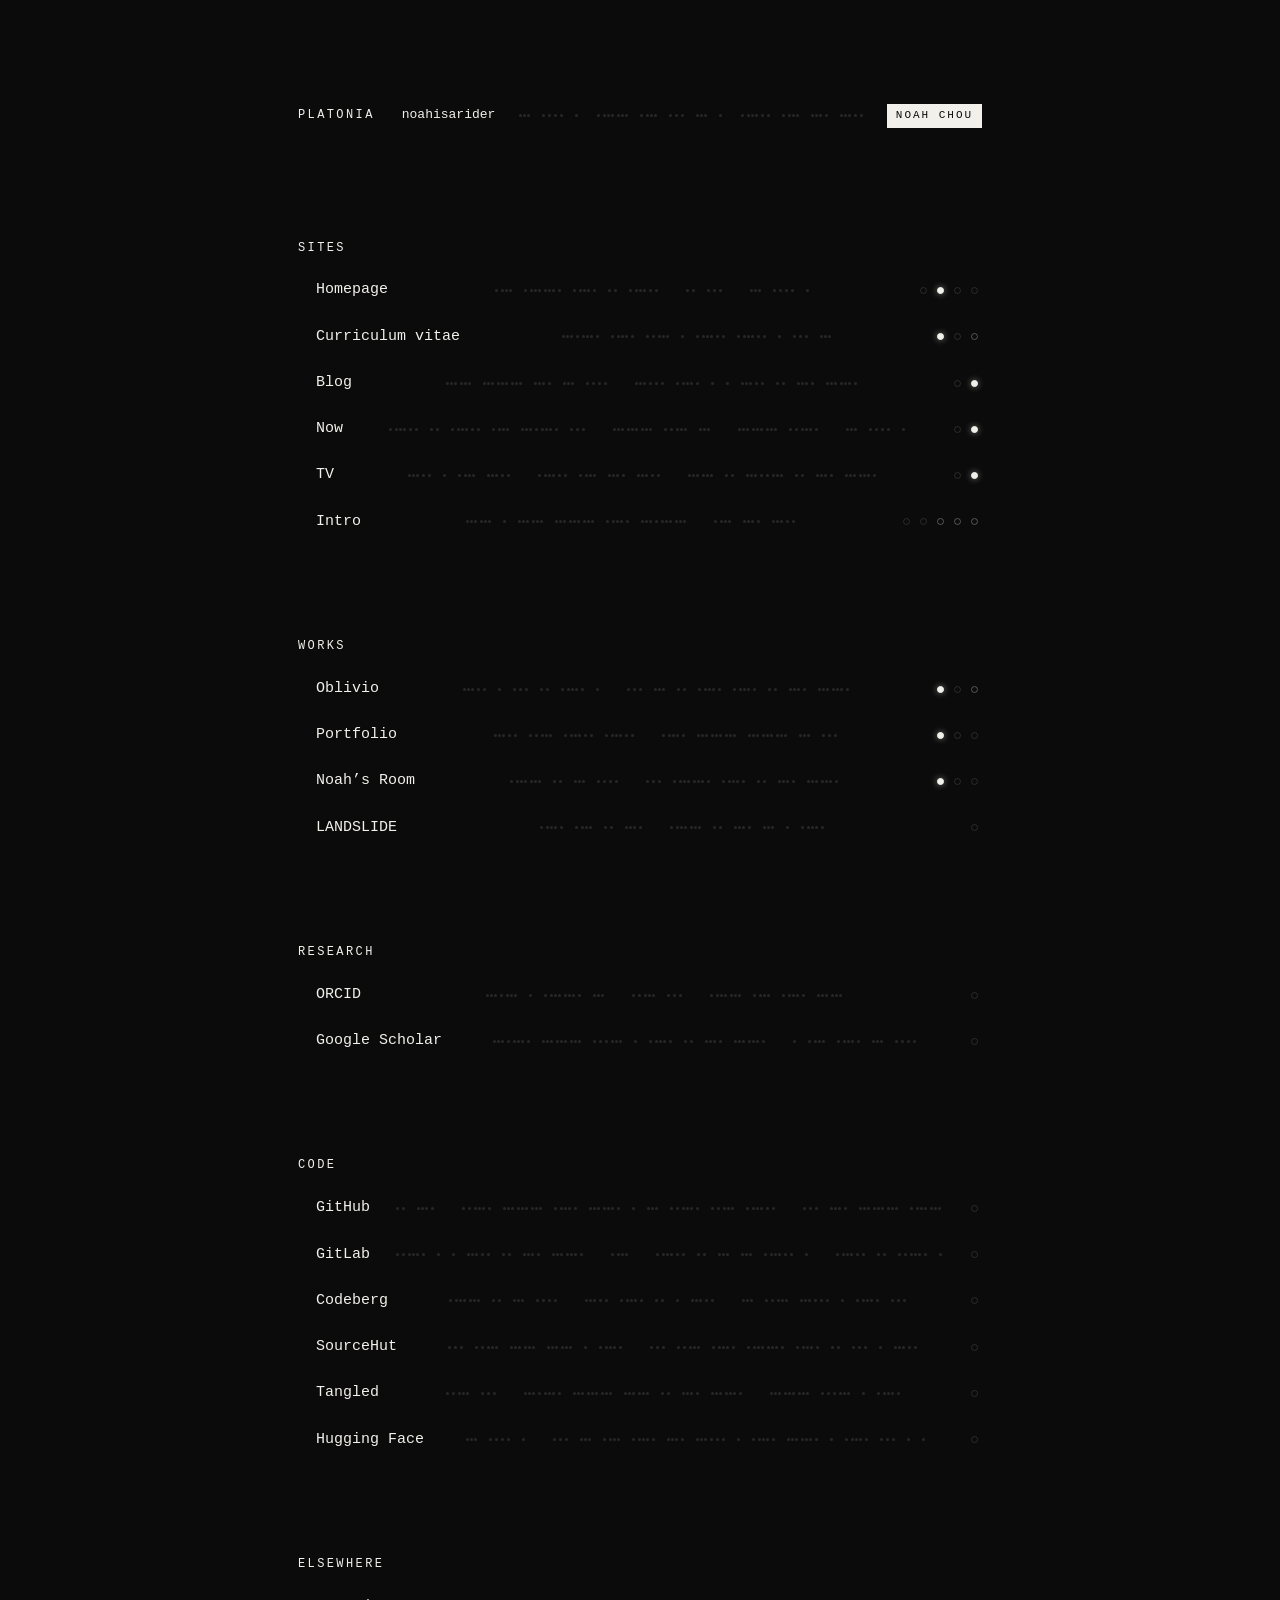
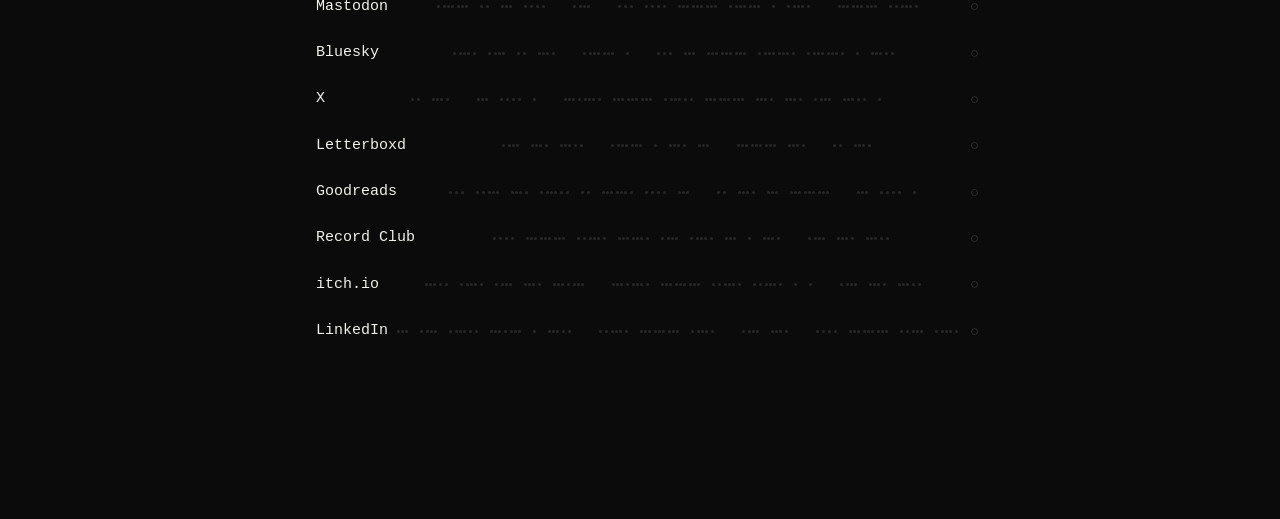
==== commit c50fa769: "platonia: dots looser and fainter; a line of them under the plate" ====
--- a/index.html
+++ b/index.html
@@ -75,6 +75,7 @@
   <header class="plate">
     <span class="mark">PLATONIA</span>
     <span class="handle">noahisarider</span>
+    <span class="morse" aria-hidden="true"><span class="x"><i></i><i></i><i></i></span><i class="g"></i><i></i><i></i><i></i><i></i><i class="g"></i><i></i><i class="gg"></i><i></i><span class="x"><i></i><i></i><i></i></span><span class="x"><i></i><i></i><i></i></span><i class="g"></i><i></i><span class="x"><i></i><i></i><i></i></span><i class="g"></i><i></i><i></i><i></i><i class="g"></i><span class="x"><i></i><i></i><i></i></span><i class="g"></i><i></i><i class="gg"></i><i></i><span class="x"><i></i><i></i><i></i></span><i></i><i></i><i class="g"></i><i></i><span class="x"><i></i><i></i><i></i></span><i class="g"></i><span class="x"><i></i><i></i><i></i></span><i></i><i class="g"></i><span class="x"><i></i><i></i><i></i></span><i></i><i></i></span>
     <span class="stamp">NOAH CHOU</span>
   </header>
 
@@ -95,42 +96,42 @@
     <ul class="rows">
       <li class="row"><a href="https://noahisarider.github.io/oblivio/" data-alt="https://noahisarider.gitlab.io/oblivio/|https://noahisarider.codeberg.page/oblivio/">Oblivio</a><span class="morse" aria-hidden="true"><span class="x"><i></i><i></i><i></i></span><i></i><i></i><i class="g"></i><i></i><i class="g"></i><i></i><i></i><i></i><i class="g"></i><i></i><i></i><i class="g"></i><i></i><span class="x"><i></i><i></i><i></i></span><i></i><i class="g"></i><i></i><i class="g"></i><i class="gg"></i><i></i><i></i><i></i><i class="g"></i><span class="x"><i></i><i></i><i></i></span><i class="g"></i><i></i><i></i><i class="g"></i><i></i><span class="x"><i></i><i></i><i></i></span><i></i><i class="g"></i><i></i><span class="x"><i></i><i></i><i></i></span><i></i><i class="g"></i><i></i><i></i><i class="g"></i><span class="x"><i></i><i></i><i></i></span><i></i><i class="g"></i><span class="x"><i></i><i></i><i></i></span><span class="x"><i></i><i></i><i></i></span><i></i></span><span class="dots"></span></li>
       <li class="row"><a href="https://noahisarider.github.io/oblivio/portfolio/" data-alt="https://noahisarider.gitlab.io/oblivio/portfolio/|https://noahisarider.codeberg.page/oblivio/portfolio/">Portfolio</a><span class="morse" aria-hidden="true"><span class="x"><i></i><i></i><i></i></span><i></i><i></i><i class="g"></i><i></i><i></i><span class="x"><i></i><i></i><i></i></span><i class="g"></i><i></i><span class="x"><i></i><i></i><i></i></span><i></i><i></i><i class="g"></i><i></i><span class="x"><i></i><i></i><i></i></span><i></i><i></i><i class="g"></i><i class="gg"></i><i></i><span class="x"><i></i><i></i><i></i></span><i></i><i class="g"></i><span class="x"><i></i><i></i><i></i></span><span class="x"><i></i><i></i><i></i></span><span class="x"><i></i><i></i><i></i></span><i class="g"></i><span class="x"><i></i><i></i><i></i></span><span class="x"><i></i><i></i><i></i></span><span class="x"><i></i><i></i><i></i></span><i class="g"></i><span class="x"><i></i><i></i><i></i></span><i class="g"></i><i></i><i></i><i></i></span><span class="dots"></span></li>
-      <li class="row"><a href="https://noahisarider.github.io/noahsroom/" data-alt="https://noahisarider.gitlab.io/noahsroom/|https://noahisarider.codeberg.page/noahsroom/">Noah&rsquo;s Room</a><span class="morse" aria-hidden="true"><i></i><span class="x"><i></i><i></i><i></i></span><span class="x"><i></i><i></i><i></i></span><i class="g"></i><i></i><i></i><i class="g"></i><span class="x"><i></i><i></i><i></i></span><i class="g"></i><i></i><i></i><i></i><i></i><i class="g"></i><i class="gg"></i><i></i><i></i><i></i><i class="g"></i><i></i><span class="x"><i></i><i></i><i></i></span><span class="x"><i></i><i></i><i></i></span><i></i><i class="g"></i><i></i><span class="x"><i></i><i></i><i></i></span><i></i><i class="g"></i><i></i><i></i><i class="g"></i><span class="x"><i></i><i></i><i></i></span><i></i><i class="g"></i><span class="x"><i></i><i></i><i></i></span><span class="x"><i></i><i></i><i></i></span><i></i><i class="g"></i><i class="gg"></i><i></i><span class="x"><i></i><i></i><i></i></span><i></i><i class="g"></i><i></i><span class="x"><i></i><i></i><i></i></span><i class="g"></i><i></i><i></i><i class="g"></i><span class="x"><i></i><i></i><i></i></span><i></i></span><span class="dots"></span></li>
-      <li class="row"><a href="https://github.com/LandslideLab">LANDSLIDE</a><span class="morse" aria-hidden="true"><i></i><span class="x"><i></i><i></i><i></i></span><span class="x"><i></i><i></i><i></i></span><i class="g"></i><i></i><i></i><i class="g"></i><span class="x"><i></i><i></i><i></i></span><i></i><i class="g"></i><span class="x"><i></i><i></i><i></i></span><i class="g"></i><i></i><i class="g"></i><i></i><span class="x"><i></i><i></i><i></i></span><i></i><i class="g"></i><i class="gg"></i><span class="x"><i></i><i></i><i></i></span><i></i><span class="x"><i></i><i></i><i></i></span><i class="g"></i><i></i><i class="g"></i><i></i><span class="x"><i></i><i></i><i></i></span><span class="x"><i></i><i></i><i></i></span><i></i><i class="g"></i><span class="x"><i></i><i></i><i></i></span><i class="g"></i><i class="gg"></i><i></i><i></i><span class="x"><i></i><i></i><i></i></span><i class="g"></i><i></i><i></i><i></i><i class="g"></i><i class="gg"></i><i></i><span class="x"><i></i><i></i><i></i></span><span class="x"><i></i><i></i><i></i></span><i class="g"></i><i></i><span class="x"><i></i><i></i><i></i></span><i class="g"></i><i></i><span class="x"><i></i><i></i><i></i></span><i></i><i class="g"></i><span class="x"><i></i><i></i><i></i></span><span class="x"><i></i><i></i><i></i></span></span><span class="dots"></span></li>
+      <li class="row"><a href="https://noahisarider.github.io/noahsroom/" data-alt="https://noahisarider.gitlab.io/noahsroom/|https://noahisarider.codeberg.page/noahsroom/">Noah&rsquo;s Room</a><span class="morse" aria-hidden="true"><i></i><span class="x"><i></i><i></i><i></i></span><span class="x"><i></i><i></i><i></i></span><i class="g"></i><i></i><i></i><i class="g"></i><span class="x"><i></i><i></i><i></i></span><i class="g"></i><i></i><i></i><i></i><i></i><i class="g"></i><i class="gg"></i><i></i><i></i><i></i><i class="g"></i><i></i><span class="x"><i></i><i></i><i></i></span><span class="x"><i></i><i></i><i></i></span><i></i><i class="g"></i><i></i><span class="x"><i></i><i></i><i></i></span><i></i><i class="g"></i><i></i><i></i><i class="g"></i><span class="x"><i></i><i></i><i></i></span><i></i><i class="g"></i><span class="x"><i></i><i></i><i></i></span><span class="x"><i></i><i></i><i></i></span><i></i></span><span class="dots"></span></li>
+      <li class="row"><a href="https://github.com/LandslideLab">LANDSLIDE</a><span class="morse" aria-hidden="true"><i></i><span class="x"><i></i><i></i><i></i></span><i></i><i class="g"></i><i></i><span class="x"><i></i><i></i><i></i></span><i class="g"></i><i></i><i></i><i class="g"></i><span class="x"><i></i><i></i><i></i></span><i></i><i class="g"></i><i class="gg"></i><i></i><span class="x"><i></i><i></i><i></i></span><span class="x"><i></i><i></i><i></i></span><i class="g"></i><i></i><i></i><i class="g"></i><span class="x"><i></i><i></i><i></i></span><i></i><i class="g"></i><span class="x"><i></i><i></i><i></i></span><i class="g"></i><i></i><i class="g"></i><i></i><span class="x"><i></i><i></i><i></i></span><i></i></span><span class="dots"></span></li>
     </ul>
   </section>
 
   <section class="block">
     <h2 class="label">Research</h2>
     <ul class="rows">
-      <li class="row"><a href="https://orcid.org/0009-0008-5164-147X">ORCID</a><span class="morse" aria-hidden="true"><span class="x"><i></i><i></i><i></i></span><i></i><span class="x"><i></i><i></i><i></i></span><i></i><i class="g"></i><span class="x"><i></i><i></i><i></i></span><span class="x"><i></i><i></i><i></i></span><span class="x"><i></i><i></i><i></i></span><i class="g"></i><i></i><i></i><i></i><span class="x"><i></i><i></i><i></i></span><i class="g"></i><i></i><i class="g"></i><i></i><span class="x"><i></i><i></i><i></i></span><i></i><i class="g"></i><i></i><i></i><i class="g"></i><span class="x"><i></i><i></i><i></i></span><i></i><i class="g"></i><span class="x"><i></i><i></i><i></i></span><span class="x"><i></i><i></i><i></i></span><i></i><i class="g"></i><i class="gg"></i><i></i><i class="g"></i><i></i><span class="x"><i></i><i></i><i></i></span><i class="g"></i><i></i><span class="x"><i></i><i></i><i></i></span><i></i><i class="g"></i><span class="x"><i></i><i></i><i></i></span><i class="g"></i><i></i><i></i><i></i><i></i></span><span class="dots"></span></li>
-      <li class="row"><a href="https://scholar.google.com/citations?user=CLf-BNAAAAAJ">Google Scholar</a><span class="morse" aria-hidden="true"><i></i><i></i><i class="g"></i><span class="x"><i></i><i></i><i></i></span><i></i><i class="g"></i><i class="gg"></i><i></i><i></i><span class="x"><i></i><i></i><i></i></span><i></i><i class="g"></i><span class="x"><i></i><i></i><i></i></span><span class="x"><i></i><i></i><i></i></span><span class="x"><i></i><i></i><i></i></span><i class="g"></i><i></i><span class="x"><i></i><i></i><i></i></span><i></i><i class="g"></i><span class="x"><i></i><i></i><i></i></span><span class="x"><i></i><i></i><i></i></span><i></i><i class="g"></i><i></i><i class="g"></i><span class="x"><i></i><i></i><i></i></span><i class="g"></i><i></i><i></i><span class="x"><i></i><i></i><i></i></span><i></i><i class="g"></i><i></i><i></i><span class="x"><i></i><i></i><i></i></span><i class="g"></i><i></i><span class="x"><i></i><i></i><i></i></span><i></i><i></i></span><span class="dots"></span></li>
+      <li class="row"><a href="https://orcid.org/0009-0008-5164-147X">ORCID</a><span class="morse" aria-hidden="true"><span class="x"><i></i><i></i><i></i></span><i></i><span class="x"><i></i><i></i><i></i></span><i class="g"></i><i></i><i class="g"></i><i></i><span class="x"><i></i><i></i><i></i></span><span class="x"><i></i><i></i><i></i></span><i></i><i class="g"></i><span class="x"><i></i><i></i><i></i></span><i class="g"></i><i class="gg"></i><i></i><i></i><span class="x"><i></i><i></i><i></i></span><i class="g"></i><i></i><i></i><i></i><i class="g"></i><i class="gg"></i><i></i><span class="x"><i></i><i></i><i></i></span><span class="x"><i></i><i></i><i></i></span><i class="g"></i><i></i><span class="x"><i></i><i></i><i></i></span><i class="g"></i><i></i><span class="x"><i></i><i></i><i></i></span><i></i><i class="g"></i><span class="x"><i></i><i></i><i></i></span><span class="x"><i></i><i></i><i></i></span></span><span class="dots"></span></li>
+      <li class="row"><a href="https://scholar.google.com/citations?user=CLf-BNAAAAAJ">Google Scholar</a><span class="morse" aria-hidden="true"><span class="x"><i></i><i></i><i></i></span><i></i><span class="x"><i></i><i></i><i></i></span><i></i><i class="g"></i><span class="x"><i></i><i></i><i></i></span><span class="x"><i></i><i></i><i></i></span><span class="x"><i></i><i></i><i></i></span><i class="g"></i><i></i><i></i><i></i><span class="x"><i></i><i></i><i></i></span><i class="g"></i><i></i><i class="g"></i><i></i><span class="x"><i></i><i></i><i></i></span><i></i><i class="g"></i><i></i><i></i><i class="g"></i><span class="x"><i></i><i></i><i></i></span><i></i><i class="g"></i><span class="x"><i></i><i></i><i></i></span><span class="x"><i></i><i></i><i></i></span><i></i><i class="g"></i><i class="gg"></i><i></i><i class="g"></i><i></i><span class="x"><i></i><i></i><i></i></span><i class="g"></i><i></i><span class="x"><i></i><i></i><i></i></span><i></i><i class="g"></i><span class="x"><i></i><i></i><i></i></span><i class="g"></i><i></i><i></i><i></i><i></i></span><span class="dots"></span></li>
     </ul>
   </section>
 
   <section class="block">
     <h2 class="label">Code</h2>
     <ul class="rows">
-      <li class="row"><a href="https://github.com/NoahIsARider">GitHub</a><span class="morse" aria-hidden="true"><i></i><i></i><i></i><i class="g"></i><span class="x"><i></i><i></i><i></i></span><i></i><i class="g"></i><span class="x"><i></i><i></i><i></i></span><span class="x"><i></i><i></i><i></i></span><span class="x"><i></i><i></i><i></i></span><i class="g"></i><i></i><span class="x"><i></i><i></i><i></i></span><span class="x"><i></i><i></i><i></i></span><i class="g"></i><i class="gg"></i><i></i><i></i><span class="x"><i></i><i></i><i></i></span><i></i><i class="g"></i><i></i><i class="g"></i><i></i><i class="g"></i><span class="x"><i></i><i></i><i></i></span><i></i><i></i><i class="g"></i><i></i><i></i><i class="g"></i><span class="x"><i></i><i></i><i></i></span><i></i><i class="g"></i><span class="x"><i></i><i></i><i></i></span><span class="x"><i></i><i></i><i></i></span><i></i><i class="g"></i><i class="gg"></i><i></i><span class="x"><i></i><i></i><i></i></span></span><span class="dots"></span></li>
-      <li class="row"><a href="https://gitlab.com/NoahIsARider">GitLab</a><span class="morse" aria-hidden="true"><i></i><span class="x"><i></i><i></i><i></i></span><i></i><i></i><i class="g"></i><i></i><i></i><i class="g"></i><span class="x"><i></i><i></i><i></i></span><i class="g"></i><span class="x"><i></i><i></i><i></i></span><i class="g"></i><i></i><span class="x"><i></i><i></i><i></i></span><i></i><i></i><i class="g"></i><i></i><i class="g"></i><i class="gg"></i><i></i><span class="x"><i></i><i></i><i></i></span><i></i><i></i><i class="g"></i><i></i><i></i><i class="g"></i><i></i><i></i><span class="x"><i></i><i></i><i></i></span><i></i><i class="g"></i><i></i><i class="g"></i><i class="gg"></i><i></i><span class="x"><i></i><i></i><i></i></span><span class="x"><i></i><i></i><i></i></span><i class="g"></i><i></i><i></i><i class="g"></i><span class="x"><i></i><i></i><i></i></span><i class="g"></i><i></i><i></i><i></i><i></i></span><span class="dots"></span></li>
-      <li class="row"><a href="https://codeberg.org/NoahIsARider">Codeberg</a><span class="morse" aria-hidden="true"><span class="x"><i></i><i></i><i></i></span><i></i><i></i><i class="g"></i><i></i><span class="x"><i></i><i></i><i></i></span><i></i><i class="g"></i><i></i><i></i><i class="g"></i><i></i><i class="g"></i><span class="x"><i></i><i></i><i></i></span><i></i><i></i><i class="g"></i><i class="gg"></i><span class="x"><i></i><i></i><i></i></span><i class="g"></i><i></i><i></i><span class="x"><i></i><i></i><i></i></span><i class="g"></i><span class="x"><i></i><i></i><i></i></span><i></i><i></i><i></i><i class="g"></i><i></i><i class="g"></i><i></i><span class="x"><i></i><i></i><i></i></span><i></i><i class="g"></i><i></i><i></i><i></i><i class="g"></i><i class="gg"></i><i></i><i></i><i></i><i class="g"></i><i></i><i></i><span class="x"><i></i><i></i><i></i></span><i class="g"></i><span class="x"><i></i><i></i><i></i></span><span class="x"><i></i><i></i><i></i></span><i class="g"></i><span class="x"><i></i><i></i><i></i></span><span class="x"><i></i><i></i><i></i></span><i class="g"></i><i></i><i class="g"></i><i></i><span class="x"><i></i><i></i><i></i></span><i></i></span><span class="dots"></span></li>
-      <li class="row"><a href="https://sr.ht/~noahisarider/">SourceHut</a><span class="morse" aria-hidden="true"><i></i><i></i><i></i><i class="g"></i><i></i><i></i><span class="x"><i></i><i></i><i></i></span><i class="g"></i><i></i><span class="x"><i></i><i></i><i></i></span><i></i><i class="g"></i><i></i><span class="x"><i></i><i></i><i></i></span><span class="x"><i></i><i></i><i></i></span><i></i><i class="g"></i><i></i><span class="x"><i></i><i></i><i></i></span><i></i><i class="g"></i><i></i><i></i><i class="g"></i><i></i><i></i><i></i><i class="g"></i><i></i><i class="g"></i><span class="x"><i></i><i></i><i></i></span><i></i><i></i><i class="g"></i><i class="gg"></i><i></i><i></i><span class="x"><i></i><i></i><i></i></span><i class="g"></i><i></i><i></i><i></i></span><span class="dots"></span></li>
-      <li class="row"><a href="https://tangled.org/noahisarider.bsky.social">Tangled</a><span class="morse" aria-hidden="true"><span class="x"><i></i><i></i><i></i></span><i></i><span class="x"><i></i><i></i><i></i></span><i></i><i class="g"></i><span class="x"><i></i><i></i><i></i></span><span class="x"><i></i><i></i><i></i></span><span class="x"><i></i><i></i><i></i></span><i class="g"></i><span class="x"><i></i><i></i><i></i></span><span class="x"><i></i><i></i><i></i></span><i class="g"></i><i></i><i></i><i class="g"></i><span class="x"><i></i><i></i><i></i></span><i></i><i class="g"></i><span class="x"><i></i><i></i><i></i></span><span class="x"><i></i><i></i><i></i></span><i></i><i class="g"></i><i class="gg"></i><span class="x"><i></i><i></i><i></i></span><span class="x"><i></i><i></i><i></i></span><span class="x"><i></i><i></i><i></i></span><i class="g"></i><i></i><i></i><i></i><span class="x"><i></i><i></i><i></i></span><i class="g"></i><i></i><i class="g"></i><i></i><span class="x"><i></i><i></i><i></i></span><i></i><i class="g"></i><i class="gg"></i><span class="x"><i></i><i></i><i></i></span><i class="g"></i><i></i><i></i><i></i><i></i><i class="g"></i><i></i></span><span class="dots"></span></li>
-      <li class="row"><a href="https://huggingface.co/NoahIsARider">Hugging Face</a><span class="morse" aria-hidden="true"><i></i><i></i><i></i><i class="g"></i><span class="x"><i></i><i></i><i></i></span><i class="g"></i><i></i><span class="x"><i></i><i></i><i></i></span><i class="g"></i><i></i><span class="x"><i></i><i></i><i></i></span><i></i><i class="g"></i><span class="x"><i></i><i></i><i></i></span><i></i><i class="g"></i><span class="x"><i></i><i></i><i></i></span><i></i><i></i><i></i><i class="g"></i><i></i><i class="g"></i><i></i><span class="x"><i></i><i></i><i></i></span><i></i><i class="g"></i><span class="x"><i></i><i></i><i></i></span><span class="x"><i></i><i></i><i></i></span><i></i><i class="g"></i><i></i><i class="g"></i><i></i><span class="x"><i></i><i></i><i></i></span><i></i><i class="g"></i><i></i><i></i><i></i><i class="g"></i><i></i><i class="g"></i><i></i><i class="g"></i><i class="gg"></i><i></i><span class="x"><i></i><i></i><i></i></span><span class="x"><i></i><i></i><i></i></span><i class="g"></i><i></i><i></i><i class="g"></i><span class="x"><i></i><i></i><i></i></span><i class="g"></i><i></i><i></i><i></i><i></i></span><span class="dots"></span></li>
+      <li class="row"><a href="https://github.com/NoahIsARider">GitHub</a><span class="morse" aria-hidden="true"><i></i><i></i><i class="g"></i><span class="x"><i></i><i></i><i></i></span><i></i><i class="g"></i><i class="gg"></i><i></i><i></i><span class="x"><i></i><i></i><i></i></span><i></i><i class="g"></i><span class="x"><i></i><i></i><i></i></span><span class="x"><i></i><i></i><i></i></span><span class="x"><i></i><i></i><i></i></span><i class="g"></i><i></i><span class="x"><i></i><i></i><i></i></span><i></i><i class="g"></i><span class="x"><i></i><i></i><i></i></span><span class="x"><i></i><i></i><i></i></span><i></i><i class="g"></i><i></i><i class="g"></i><span class="x"><i></i><i></i><i></i></span><i class="g"></i><i></i><i></i><span class="x"><i></i><i></i><i></i></span><i></i><i class="g"></i><i></i><i></i><span class="x"><i></i><i></i><i></i></span><i class="g"></i><i></i><span class="x"><i></i><i></i><i></i></span><i></i><i></i><i class="g"></i><i class="gg"></i><i></i><i></i><i></i><i class="g"></i><span class="x"><i></i><i></i><i></i></span><i></i><i class="g"></i><span class="x"><i></i><i></i><i></i></span><span class="x"><i></i><i></i><i></i></span><span class="x"><i></i><i></i><i></i></span><i class="g"></i><i></i><span class="x"><i></i><i></i><i></i></span><span class="x"><i></i><i></i><i></i></span></span><span class="dots"></span></li>
+      <li class="row"><a href="https://gitlab.com/NoahIsARider">GitLab</a><span class="morse" aria-hidden="true"><i></i><i></i><span class="x"><i></i><i></i><i></i></span><i></i><i class="g"></i><i></i><i class="g"></i><i></i><i class="g"></i><span class="x"><i></i><i></i><i></i></span><i></i><i></i><i class="g"></i><i></i><i></i><i class="g"></i><span class="x"><i></i><i></i><i></i></span><i></i><i class="g"></i><span class="x"><i></i><i></i><i></i></span><span class="x"><i></i><i></i><i></i></span><i></i><i class="g"></i><i class="gg"></i><i></i><span class="x"><i></i><i></i><i></i></span><i class="g"></i><i class="gg"></i><i></i><span class="x"><i></i><i></i><i></i></span><i></i><i></i><i class="g"></i><i></i><i></i><i class="g"></i><span class="x"><i></i><i></i><i></i></span><i class="g"></i><span class="x"><i></i><i></i><i></i></span><i class="g"></i><i></i><span class="x"><i></i><i></i><i></i></span><i></i><i></i><i class="g"></i><i></i><i class="g"></i><i class="gg"></i><i></i><span class="x"><i></i><i></i><i></i></span><i></i><i></i><i class="g"></i><i></i><i></i><i class="g"></i><i></i><i></i><span class="x"><i></i><i></i><i></i></span><i></i><i class="g"></i><i></i></span><span class="dots"></span></li>
+      <li class="row"><a href="https://codeberg.org/NoahIsARider">Codeberg</a><span class="morse" aria-hidden="true"><i></i><span class="x"><i></i><i></i><i></i></span><span class="x"><i></i><i></i><i></i></span><i class="g"></i><i></i><i></i><i class="g"></i><span class="x"><i></i><i></i><i></i></span><i class="g"></i><i></i><i></i><i></i><i></i><i class="g"></i><i class="gg"></i><span class="x"><i></i><i></i><i></i></span><i></i><i></i><i class="g"></i><i></i><span class="x"><i></i><i></i><i></i></span><i></i><i class="g"></i><i></i><i></i><i class="g"></i><i></i><i class="g"></i><span class="x"><i></i><i></i><i></i></span><i></i><i></i><i class="g"></i><i class="gg"></i><span class="x"><i></i><i></i><i></i></span><i class="g"></i><i></i><i></i><span class="x"><i></i><i></i><i></i></span><i class="g"></i><span class="x"><i></i><i></i><i></i></span><i></i><i></i><i></i><i class="g"></i><i></i><i class="g"></i><i></i><span class="x"><i></i><i></i><i></i></span><i></i><i class="g"></i><i></i><i></i><i></i></span><span class="dots"></span></li>
+      <li class="row"><a href="https://sr.ht/~noahisarider/">SourceHut</a><span class="morse" aria-hidden="true"><i></i><i></i><i></i><i class="g"></i><i></i><i></i><span class="x"><i></i><i></i><i></i></span><i class="g"></i><span class="x"><i></i><i></i><i></i></span><span class="x"><i></i><i></i><i></i></span><i class="g"></i><span class="x"><i></i><i></i><i></i></span><span class="x"><i></i><i></i><i></i></span><i class="g"></i><i></i><i class="g"></i><i></i><span class="x"><i></i><i></i><i></i></span><i></i><i class="g"></i><i class="gg"></i><i></i><i></i><i></i><i class="g"></i><i></i><i></i><span class="x"><i></i><i></i><i></i></span><i class="g"></i><i></i><span class="x"><i></i><i></i><i></i></span><i></i><i class="g"></i><i></i><span class="x"><i></i><i></i><i></i></span><span class="x"><i></i><i></i><i></i></span><i></i><i class="g"></i><i></i><span class="x"><i></i><i></i><i></i></span><i></i><i class="g"></i><i></i><i></i><i class="g"></i><i></i><i></i><i></i><i class="g"></i><i></i><i class="g"></i><span class="x"><i></i><i></i><i></i></span><i></i><i></i></span><span class="dots"></span></li>
+      <li class="row"><a href="https://tangled.org/noahisarider.bsky.social">Tangled</a><span class="morse" aria-hidden="true"><i></i><i></i><span class="x"><i></i><i></i><i></i></span><i class="g"></i><i></i><i></i><i></i><i class="g"></i><i class="gg"></i><span class="x"><i></i><i></i><i></i></span><i></i><span class="x"><i></i><i></i><i></i></span><i></i><i class="g"></i><span class="x"><i></i><i></i><i></i></span><span class="x"><i></i><i></i><i></i></span><span class="x"><i></i><i></i><i></i></span><i class="g"></i><span class="x"><i></i><i></i><i></i></span><span class="x"><i></i><i></i><i></i></span><i class="g"></i><i></i><i></i><i class="g"></i><span class="x"><i></i><i></i><i></i></span><i></i><i class="g"></i><span class="x"><i></i><i></i><i></i></span><span class="x"><i></i><i></i><i></i></span><i></i><i class="g"></i><i class="gg"></i><span class="x"><i></i><i></i><i></i></span><span class="x"><i></i><i></i><i></i></span><span class="x"><i></i><i></i><i></i></span><i class="g"></i><i></i><i></i><i></i><span class="x"><i></i><i></i><i></i></span><i class="g"></i><i></i><i class="g"></i><i></i><span class="x"><i></i><i></i><i></i></span><i></i></span><span class="dots"></span></li>
+      <li class="row"><a href="https://huggingface.co/NoahIsARider">Hugging Face</a><span class="morse" aria-hidden="true"><span class="x"><i></i><i></i><i></i></span><i class="g"></i><i></i><i></i><i></i><i></i><i class="g"></i><i></i><i class="g"></i><i class="gg"></i><i></i><i></i><i></i><i class="g"></i><span class="x"><i></i><i></i><i></i></span><i class="g"></i><i></i><span class="x"><i></i><i></i><i></i></span><i class="g"></i><i></i><span class="x"><i></i><i></i><i></i></span><i></i><i class="g"></i><span class="x"><i></i><i></i><i></i></span><i></i><i class="g"></i><span class="x"><i></i><i></i><i></i></span><i></i><i></i><i></i><i class="g"></i><i></i><i class="g"></i><i></i><span class="x"><i></i><i></i><i></i></span><i></i><i class="g"></i><span class="x"><i></i><i></i><i></i></span><span class="x"><i></i><i></i><i></i></span><i></i><i class="g"></i><i></i><i class="g"></i><i></i><span class="x"><i></i><i></i><i></i></span><i></i><i class="g"></i><i></i><i></i><i></i><i class="g"></i><i></i><i class="g"></i><i></i></span><span class="dots"></span></li>
     </ul>
   </section>
 
   <section class="block">
     <h2 class="label">Elsewhere</h2>
     <ul class="rows">
-      <li class="row"><a href="https://mastodon.social/@noahisarider">Mastodon</a><span class="morse" aria-hidden="true"><i></i><span class="x"><i></i><i></i><i></i></span><i class="g"></i><i class="gg"></i><i></i><i></i><i></i><i class="g"></i><i></i><i></i><i></i><i></i><i class="g"></i><span class="x"><i></i><i></i><i></i></span><span class="x"><i></i><i></i><i></i></span><span class="x"><i></i><i></i><i></i></span><i class="g"></i><i></i><span class="x"><i></i><i></i><i></i></span><span class="x"><i></i><i></i><i></i></span><i class="g"></i><i></i><i class="g"></i><i></i><span class="x"><i></i><i></i><i></i></span><i></i><i class="g"></i><i class="gg"></i><span class="x"><i></i><i></i><i></i></span><span class="x"><i></i><i></i><i></i></span><span class="x"><i></i><i></i><i></i></span><i class="g"></i><i></i><i></i><span class="x"><i></i><i></i><i></i></span><i></i><i class="g"></i><i class="gg"></i><i></i><span class="x"><i></i><i></i><i></i></span><i></i><i class="g"></i><i></i><span class="x"><i></i><i></i><i></i></span><i class="g"></i><i></i><i></i><i class="g"></i><span class="x"><i></i><i></i><i></i></span><i></i></span><span class="dots"></span></li>
-      <li class="row"><a href="https://bsky.app/profile/noahisarider.bsky.social">Bluesky</a><span class="morse" aria-hidden="true"><i></i><span class="x"><i></i><i></i><i></i></span><span class="x"><i></i><i></i><i></i></span><i class="g"></i><i></i><i class="g"></i><i class="gg"></i><i></i><i></i><i></i><i class="g"></i><span class="x"><i></i><i></i><i></i></span><i class="g"></i><span class="x"><i></i><i></i><i></i></span><span class="x"><i></i><i></i><i></i></span><span class="x"><i></i><i></i><i></i></span><i class="g"></i><i></i><span class="x"><i></i><i></i><i></i></span><span class="x"><i></i><i></i><i></i></span><i></i><i class="g"></i><i></i><span class="x"><i></i><i></i><i></i></span><span class="x"><i></i><i></i><i></i></span><i></i><i class="g"></i><i></i><i class="g"></i><span class="x"><i></i><i></i><i></i></span><i></i><i></i><i class="g"></i><i class="gg"></i><i></i><i></i><i class="g"></i><span class="x"><i></i><i></i><i></i></span><i></i><i class="g"></i><i class="gg"></i><span class="x"><i></i><i></i><i></i></span><i class="g"></i><i></i><i></i><i></i><i></i><i class="g"></i><i></i></span><span class="dots"></span></li>
-      <li class="row"><a href="https://x.com/NoahIsARider">X</a><span class="morse" aria-hidden="true"><span class="x"><i></i><i></i><i></i></span><i></i><span class="x"><i></i><i></i><i></i></span><i></i><i class="g"></i><span class="x"><i></i><i></i><i></i></span><span class="x"><i></i><i></i><i></i></span><span class="x"><i></i><i></i><i></i></span><i class="g"></i><i></i><span class="x"><i></i><i></i><i></i></span><i></i><i></i><i class="g"></i><span class="x"><i></i><i></i><i></i></span><span class="x"><i></i><i></i><i></i></span><span class="x"><i></i><i></i><i></i></span><i class="g"></i><span class="x"><i></i><i></i><i></i></span><i></i><i class="g"></i><span class="x"><i></i><i></i><i></i></span><i></i><i class="g"></i><i></i><span class="x"><i></i><i></i><i></i></span><i class="g"></i><span class="x"><i></i><i></i><i></i></span><i></i><i></i><i class="g"></i><i></i><i class="g"></i><i class="gg"></i><i></i><span class="x"><i></i><i></i><i></i></span><i class="g"></i><span class="x"><i></i><i></i><i></i></span><i></i><i class="g"></i><span class="x"><i></i><i></i><i></i></span><i></i><i></i><i class="g"></i><i class="gg"></i><i></i><span class="x"><i></i><i></i><i></i></span><span class="x"><i></i><i></i><i></i></span><i class="g"></i><i></i><i class="g"></i><span class="x"><i></i><i></i><i></i></span><i></i><i class="g"></i><span class="x"><i></i><i></i><i></i></span></span><span class="dots"></span></li>
-      <li class="row"><a href="https://letterboxd.com/noahisarider/">Letterboxd</a><span class="morse" aria-hidden="true"><span class="x"><i></i><i></i><i></i></span><span class="x"><i></i><i></i><i></i></span><span class="x"><i></i><i></i><i></i></span><i class="g"></i><span class="x"><i></i><i></i><i></i></span><i></i><i class="g"></i><i class="gg"></i><i></i><i></i><i class="g"></i><span class="x"><i></i><i></i><i></i></span><i></i><i class="g"></i><i class="gg"></i><i></i><i></i><i></i><i class="g"></i><i></i><i></i><span class="x"><i></i><i></i><i></i></span><i class="g"></i><span class="x"><i></i><i></i><i></i></span><i></i><i class="g"></i><i></i><span class="x"><i></i><i></i><i></i></span><i></i><i></i><i class="g"></i><i></i><i></i><i class="g"></i><span class="x"><i></i><i></i><i></i></span><span class="x"><i></i><i></i><i></i></span><i></i><i class="g"></i><i></i><i></i><i></i><i></i><i class="g"></i><span class="x"><i></i><i></i><i></i></span></span><span class="dots"></span></li>
-      <li class="row"><a href="https://www.goodreads.com/ratkingsyndrome">Goodreads</a><span class="morse" aria-hidden="true"><i></i><i></i><i class="g"></i><span class="x"><i></i><i></i><i></i></span><i></i><i class="g"></i><span class="x"><i></i><i></i><i></i></span><i class="g"></i><span class="x"><i></i><i></i><i></i></span><span class="x"><i></i><i></i><i></i></span><span class="x"><i></i><i></i><i></i></span><i class="g"></i><i class="gg"></i><span class="x"><i></i><i></i><i></i></span><i class="g"></i><i></i><i></i><i></i><i></i><i class="g"></i><i></i><i class="g"></i><i class="gg"></i><i></i><i></i><i></i><i></i><i class="g"></i><span class="x"><i></i><i></i><i></i></span><span class="x"><i></i><i></i><i></i></span><span class="x"><i></i><i></i><i></i></span><i class="g"></i><i></i><i></i><span class="x"><i></i><i></i><i></i></span><i></i><i class="g"></i><span class="x"><i></i><i></i><i></i></span><span class="x"><i></i><i></i><i></i></span><i></i><i class="g"></i><i></i><span class="x"><i></i><i></i><i></i></span><i class="g"></i><i></i><span class="x"><i></i><i></i><i></i></span><i></i><i class="g"></i><span class="x"><i></i><i></i><i></i></span><i class="g"></i><i></i><i class="g"></i><span class="x"><i></i><i></i><i></i></span><i></i></span><span class="dots"></span></li>
-      <li class="row"><a href="https://record.club/noahisarider">Record Club</a><span class="morse" aria-hidden="true"><i></i><span class="x"><i></i><i></i><i></i></span><i class="g"></i><span class="x"><i></i><i></i><i></i></span><i></i><i class="g"></i><span class="x"><i></i><i></i><i></i></span><i></i><i></i><i class="g"></i><i class="gg"></i><span class="x"><i></i><i></i><i></i></span><i></i><i></i><i class="g"></i><i></i><span class="x"><i></i><i></i><i></i></span><i></i><i class="g"></i><i></i><span class="x"><i></i><i></i><i></i></span><i class="g"></i><span class="x"><i></i><i></i><i></i></span><i></i><i class="g"></i><span class="x"><i></i><i></i><i></i></span><i></i><span class="x"><i></i><i></i><i></i></span></span><span class="dots"></span></li>
-      <li class="row"><a href="https://noahisarider.itch.io/">itch.io</a><span class="morse" aria-hidden="true"><span class="x"><i></i><i></i><i></i></span><i></i><span class="x"><i></i><i></i><i></i></span><i></i><i class="g"></i><span class="x"><i></i><i></i><i></i></span><span class="x"><i></i><i></i><i></i></span><span class="x"><i></i><i></i><i></i></span><i class="g"></i><i></i><i></i><span class="x"><i></i><i></i><i></i></span><i></i><i class="g"></i><i></i><i></i><span class="x"><i></i><i></i><i></i></span><i></i><i class="g"></i><i></i><i class="g"></i><i></i><i class="g"></i><i class="gg"></i><i></i><span class="x"><i></i><i></i><i></i></span><i class="g"></i><span class="x"><i></i><i></i><i></i></span><i></i><i class="g"></i><span class="x"><i></i><i></i><i></i></span><i></i><i></i><i class="g"></i><i class="gg"></i><span class="x"><i></i><i></i><i></i></span><i class="g"></i><i></i><span class="x"><i></i><i></i><i></i></span><i class="g"></i><i></i><span class="x"><i></i><i></i><i></i></span><i></i><i></i><i class="g"></i><span class="x"><i></i><i></i><i></i></span><i></i><span class="x"><i></i><i></i><i></i></span><i class="g"></i><i></i><i class="g"></i><span class="x"><i></i><i></i><i></i></span><i></i><i></i></span><span class="dots"></span></li>
-      <li class="row"><a href="https://www.linkedin.com/in/noahzhou2005">LinkedIn</a><span class="morse" aria-hidden="true"><i></i><i></i><span class="x"><i></i><i></i><i></i></span><i></i><i class="g"></i><span class="x"><i></i><i></i><i></i></span><span class="x"><i></i><i></i><i></i></span><span class="x"><i></i><i></i><i></i></span><i class="g"></i><i></i><span class="x"><i></i><i></i><i></i></span><i></i><i class="g"></i><i class="gg"></i><i></i><span class="x"><i></i><i></i><i></i></span><i class="g"></i><span class="x"><i></i><i></i><i></i></span><i></i><i class="g"></i><i class="gg"></i><i></i><i></i><i></i><i></i><i class="g"></i><span class="x"><i></i><i></i><i></i></span><span class="x"><i></i><i></i><i></i></span><span class="x"><i></i><i></i><i></i></span><i class="g"></i><i></i><i></i><span class="x"><i></i><i></i><i></i></span><i class="g"></i><i></i><span class="x"><i></i><i></i><i></i></span><i></i></span><span class="dots"></span></li>
+      <li class="row"><a href="https://mastodon.social/@noahisarider">Mastodon</a><span class="morse" aria-hidden="true"><i></i><span class="x"><i></i><i></i><i></i></span><span class="x"><i></i><i></i><i></i></span><i class="g"></i><i></i><i></i><i class="g"></i><span class="x"><i></i><i></i><i></i></span><i class="g"></i><i></i><i></i><i></i><i></i><i class="g"></i><i class="gg"></i><i></i><span class="x"><i></i><i></i><i></i></span><i class="g"></i><i class="gg"></i><i></i><i></i><i></i><i class="g"></i><i></i><i></i><i></i><i></i><i class="g"></i><span class="x"><i></i><i></i><i></i></span><span class="x"><i></i><i></i><i></i></span><span class="x"><i></i><i></i><i></i></span><i class="g"></i><i></i><span class="x"><i></i><i></i><i></i></span><span class="x"><i></i><i></i><i></i></span><i class="g"></i><i></i><i class="g"></i><i></i><span class="x"><i></i><i></i><i></i></span><i></i><i class="g"></i><i class="gg"></i><span class="x"><i></i><i></i><i></i></span><span class="x"><i></i><i></i><i></i></span><span class="x"><i></i><i></i><i></i></span><i class="g"></i><i></i><i></i><span class="x"><i></i><i></i><i></i></span><i></i></span><span class="dots"></span></li>
+      <li class="row"><a href="https://bsky.app/profile/noahisarider.bsky.social">Bluesky</a><span class="morse" aria-hidden="true"><i></i><span class="x"><i></i><i></i><i></i></span><i></i><i class="g"></i><i></i><span class="x"><i></i><i></i><i></i></span><i class="g"></i><i></i><i></i><i class="g"></i><span class="x"><i></i><i></i><i></i></span><i></i><i class="g"></i><i class="gg"></i><i></i><span class="x"><i></i><i></i><i></i></span><span class="x"><i></i><i></i><i></i></span><i class="g"></i><i></i><i class="g"></i><i class="gg"></i><i></i><i></i><i></i><i class="g"></i><span class="x"><i></i><i></i><i></i></span><i class="g"></i><span class="x"><i></i><i></i><i></i></span><span class="x"><i></i><i></i><i></i></span><span class="x"><i></i><i></i><i></i></span><i class="g"></i><i></i><span class="x"><i></i><i></i><i></i></span><span class="x"><i></i><i></i><i></i></span><i></i><i class="g"></i><i></i><span class="x"><i></i><i></i><i></i></span><span class="x"><i></i><i></i><i></i></span><i></i><i class="g"></i><i></i><i class="g"></i><span class="x"><i></i><i></i><i></i></span><i></i><i></i></span><span class="dots"></span></li>
+      <li class="row"><a href="https://x.com/NoahIsARider">X</a><span class="morse" aria-hidden="true"><i></i><i></i><i class="g"></i><span class="x"><i></i><i></i><i></i></span><i></i><i class="g"></i><i class="gg"></i><span class="x"><i></i><i></i><i></i></span><i class="g"></i><i></i><i></i><i></i><i></i><i class="g"></i><i></i><i class="g"></i><i class="gg"></i><span class="x"><i></i><i></i><i></i></span><i></i><span class="x"><i></i><i></i><i></i></span><i></i><i class="g"></i><span class="x"><i></i><i></i><i></i></span><span class="x"><i></i><i></i><i></i></span><span class="x"><i></i><i></i><i></i></span><i class="g"></i><i></i><span class="x"><i></i><i></i><i></i></span><i></i><i></i><i class="g"></i><span class="x"><i></i><i></i><i></i></span><span class="x"><i></i><i></i><i></i></span><span class="x"><i></i><i></i><i></i></span><i class="g"></i><span class="x"><i></i><i></i><i></i></span><i></i><i class="g"></i><span class="x"><i></i><i></i><i></i></span><i></i><i class="g"></i><i></i><span class="x"><i></i><i></i><i></i></span><i class="g"></i><span class="x"><i></i><i></i><i></i></span><i></i><i></i><i class="g"></i><i></i></span><span class="dots"></span></li>
+      <li class="row"><a href="https://letterboxd.com/noahisarider/">Letterboxd</a><span class="morse" aria-hidden="true"><i></i><span class="x"><i></i><i></i><i></i></span><i class="g"></i><span class="x"><i></i><i></i><i></i></span><i></i><i class="g"></i><span class="x"><i></i><i></i><i></i></span><i></i><i></i><i class="g"></i><i class="gg"></i><i></i><span class="x"><i></i><i></i><i></i></span><span class="x"><i></i><i></i><i></i></span><i class="g"></i><i></i><i class="g"></i><span class="x"><i></i><i></i><i></i></span><i></i><i class="g"></i><span class="x"><i></i><i></i><i></i></span><i class="g"></i><i class="gg"></i><span class="x"><i></i><i></i><i></i></span><span class="x"><i></i><i></i><i></i></span><span class="x"><i></i><i></i><i></i></span><i class="g"></i><span class="x"><i></i><i></i><i></i></span><i></i><i class="g"></i><i class="gg"></i><i></i><i></i><i class="g"></i><span class="x"><i></i><i></i><i></i></span><i></i></span><span class="dots"></span></li>
+      <li class="row"><a href="https://www.goodreads.com/ratkingsyndrome">Goodreads</a><span class="morse" aria-hidden="true"><i></i><i></i><i></i><i class="g"></i><i></i><i></i><span class="x"><i></i><i></i><i></i></span><i class="g"></i><span class="x"><i></i><i></i><i></i></span><i></i><i class="g"></i><i></i><span class="x"><i></i><i></i><i></i></span><i></i><i></i><i class="g"></i><i></i><i></i><i class="g"></i><span class="x"><i></i><i></i><i></i></span><span class="x"><i></i><i></i><i></i></span><i></i><i class="g"></i><i></i><i></i><i></i><i></i><i class="g"></i><span class="x"><i></i><i></i><i></i></span><i class="g"></i><i class="gg"></i><i></i><i></i><i class="g"></i><span class="x"><i></i><i></i><i></i></span><i></i><i class="g"></i><span class="x"><i></i><i></i><i></i></span><i class="g"></i><span class="x"><i></i><i></i><i></i></span><span class="x"><i></i><i></i><i></i></span><span class="x"><i></i><i></i><i></i></span><i class="g"></i><i class="gg"></i><span class="x"><i></i><i></i><i></i></span><i class="g"></i><i></i><i></i><i></i><i></i><i class="g"></i><i></i></span><span class="dots"></span></li>
+      <li class="row"><a href="https://record.club/noahisarider">Record Club</a><span class="morse" aria-hidden="true"><i></i><i></i><i></i><i></i><i class="g"></i><span class="x"><i></i><i></i><i></i></span><span class="x"><i></i><i></i><i></i></span><span class="x"><i></i><i></i><i></i></span><i class="g"></i><i></i><i></i><span class="x"><i></i><i></i><i></i></span><i></i><i class="g"></i><span class="x"><i></i><i></i><i></i></span><span class="x"><i></i><i></i><i></i></span><i></i><i class="g"></i><i></i><span class="x"><i></i><i></i><i></i></span><i class="g"></i><i></i><span class="x"><i></i><i></i><i></i></span><i></i><i class="g"></i><span class="x"><i></i><i></i><i></i></span><i class="g"></i><i></i><i class="g"></i><span class="x"><i></i><i></i><i></i></span><i></i><i class="g"></i><i class="gg"></i><i></i><span class="x"><i></i><i></i><i></i></span><i class="g"></i><span class="x"><i></i><i></i><i></i></span><i></i><i class="g"></i><span class="x"><i></i><i></i><i></i></span><i></i><i></i></span><span class="dots"></span></li>
+      <li class="row"><a href="https://noahisarider.itch.io/">itch.io</a><span class="morse" aria-hidden="true"><span class="x"><i></i><i></i><i></i></span><i></i><i></i><i class="g"></i><i></i><span class="x"><i></i><i></i><i></i></span><i></i><i class="g"></i><i></i><span class="x"><i></i><i></i><i></i></span><i class="g"></i><span class="x"><i></i><i></i><i></i></span><i></i><i class="g"></i><span class="x"><i></i><i></i><i></i></span><i></i><span class="x"><i></i><i></i><i></i></span><i class="g"></i><i class="gg"></i><span class="x"><i></i><i></i><i></i></span><i></i><span class="x"><i></i><i></i><i></i></span><i></i><i class="g"></i><span class="x"><i></i><i></i><i></i></span><span class="x"><i></i><i></i><i></i></span><span class="x"><i></i><i></i><i></i></span><i class="g"></i><i></i><i></i><span class="x"><i></i><i></i><i></i></span><i></i><i class="g"></i><i></i><i></i><span class="x"><i></i><i></i><i></i></span><i></i><i class="g"></i><i></i><i class="g"></i><i></i><i class="g"></i><i class="gg"></i><i></i><span class="x"><i></i><i></i><i></i></span><i class="g"></i><span class="x"><i></i><i></i><i></i></span><i></i><i class="g"></i><span class="x"><i></i><i></i><i></i></span><i></i><i></i></span><span class="dots"></span></li>
+      <li class="row"><a href="https://www.linkedin.com/in/noahzhou2005">LinkedIn</a><span class="morse" aria-hidden="true"><span class="x"><i></i><i></i><i></i></span><i class="g"></i><i></i><span class="x"><i></i><i></i><i></i></span><i class="g"></i><i></i><span class="x"><i></i><i></i><i></i></span><i></i><i></i><i class="g"></i><span class="x"><i></i><i></i><i></i></span><i></i><span class="x"><i></i><i></i><i></i></span><i class="g"></i><i></i><i class="g"></i><span class="x"><i></i><i></i><i></i></span><i></i><i></i><i class="g"></i><i class="gg"></i><i></i><i></i><span class="x"><i></i><i></i><i></i></span><i></i><i class="g"></i><span class="x"><i></i><i></i><i></i></span><span class="x"><i></i><i></i><i></i></span><span class="x"><i></i><i></i><i></i></span><i class="g"></i><i></i><span class="x"><i></i><i></i><i></i></span><i></i><i class="g"></i><i class="gg"></i><i></i><span class="x"><i></i><i></i><i></i></span><i class="g"></i><span class="x"><i></i><i></i><i></i></span><i></i><i class="g"></i><i class="gg"></i><i></i><i></i><i></i><i></i><i class="g"></i><span class="x"><i></i><i></i><i></i></span><span class="x"><i></i><i></i><i></i></span><span class="x"><i></i><i></i><i></i></span><i class="g"></i><i></i><i></i><span class="x"><i></i><i></i><i></i></span><i class="g"></i><i></i><span class="x"><i></i><i></i><i></i></span><i></i></span><span class="dots"></span></li>
     </ul>
   </section>
 
--- a/style.css
+++ b/style.css
@@ -57,8 +57,12 @@
   font-size: 13px;
 }
 
+.plate .morse {
+  align-self: center;
+  margin: 0 1ch;
+}
+
 .plate .stamp {
-  margin-left: auto;
   padding: 3px 9px 4px;
   background: var(--ink);
   color: var(--paper);
@@ -157,18 +161,19 @@
 
 /* ── morse ─────────────────────────────────────────────────────────── */
 
-/* Decoration only: a dotted leader between a name and its lamps, spread to
-   the full width of whatever space is left. The rings are smaller and dimmer
-   than the lamps on purpose — nobody should read them before they read the
-   lights. Read top to bottom, they spell the opening of The Waste Land. */
+/* Decoration only: a line of small grey dots floating in the middle of the
+   space between a name and its lamps. The dots are smaller and dimmer than the
+   lamps on purpose — nobody should read them before they read the lights.
+   Read top to bottom, they spell the opening of The Waste Land. */
 .morse {
   display: flex;
   flex: 1;
   align-items: center;
-  justify-content: space-between;
+  justify-content: center;
+  gap: 3px;
   min-width: 0;
   color: var(--muted);
-  opacity: 0.7;
+  opacity: 0.27;
   pointer-events: none;
   white-space: nowrap;
   user-select: none;
@@ -177,13 +182,13 @@
 .morse i {
   display: block;
   flex: none;
-  width: 4px;
-  height: 4px;
-  border: 1px solid currentColor;
+  width: 3px;
+  height: 3px;
   border-radius: 50%;
-}
-
-/* a dash: three rings packed tight, so length reads as density, not as a bar */
+  background: currentColor;
+}
+
+/* a dash: three dots packed tight, so length reads as density, not as a bar */
 .morse .x {
   display: inline-flex;
   flex: none;
@@ -194,14 +199,14 @@
 .morse i.g {
   width: 6px;
   height: 0;
-  border: 0;
+  background: transparent;
 }
 
 /* the pause between two words */
 .morse i.gg {
   width: 13px;
   height: 0;
-  border: 0;
+  background: transparent;
 }
 
 /* ── links ─────────────────────────────────────────────────────────── */
